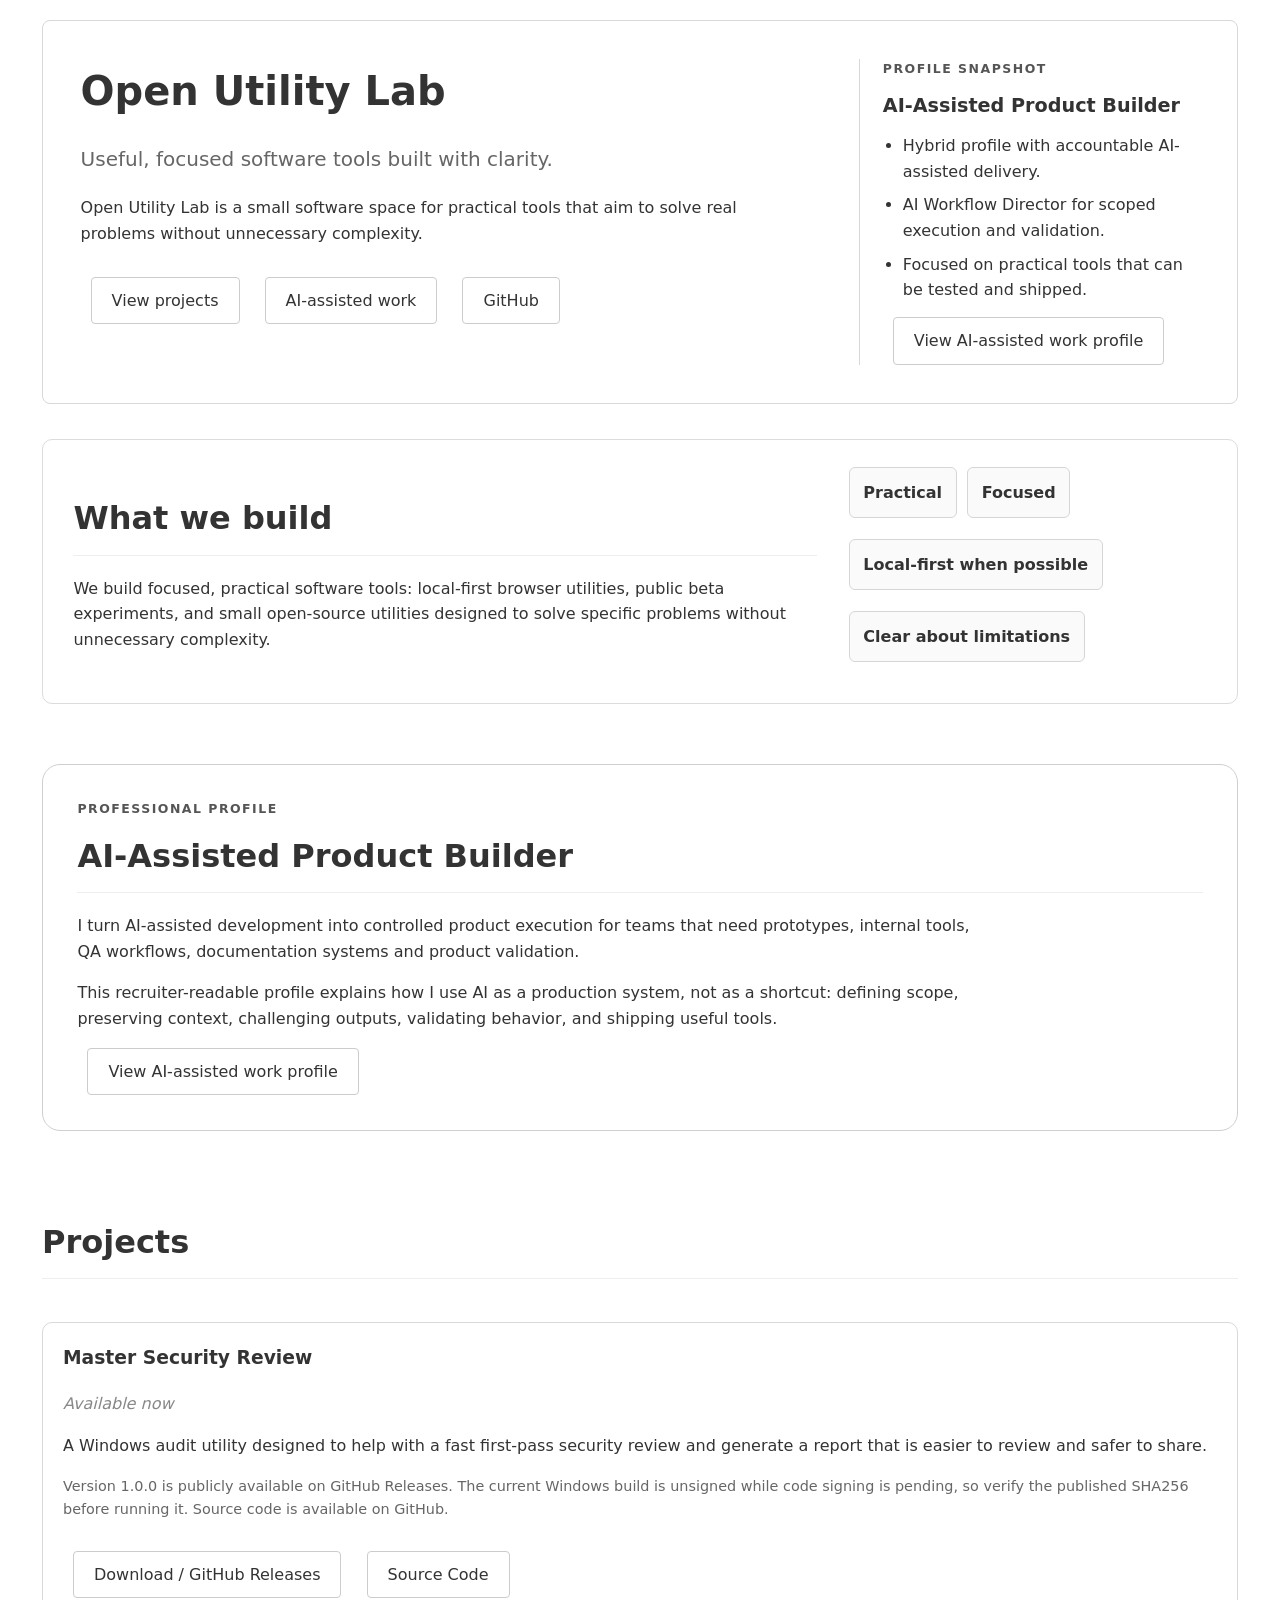
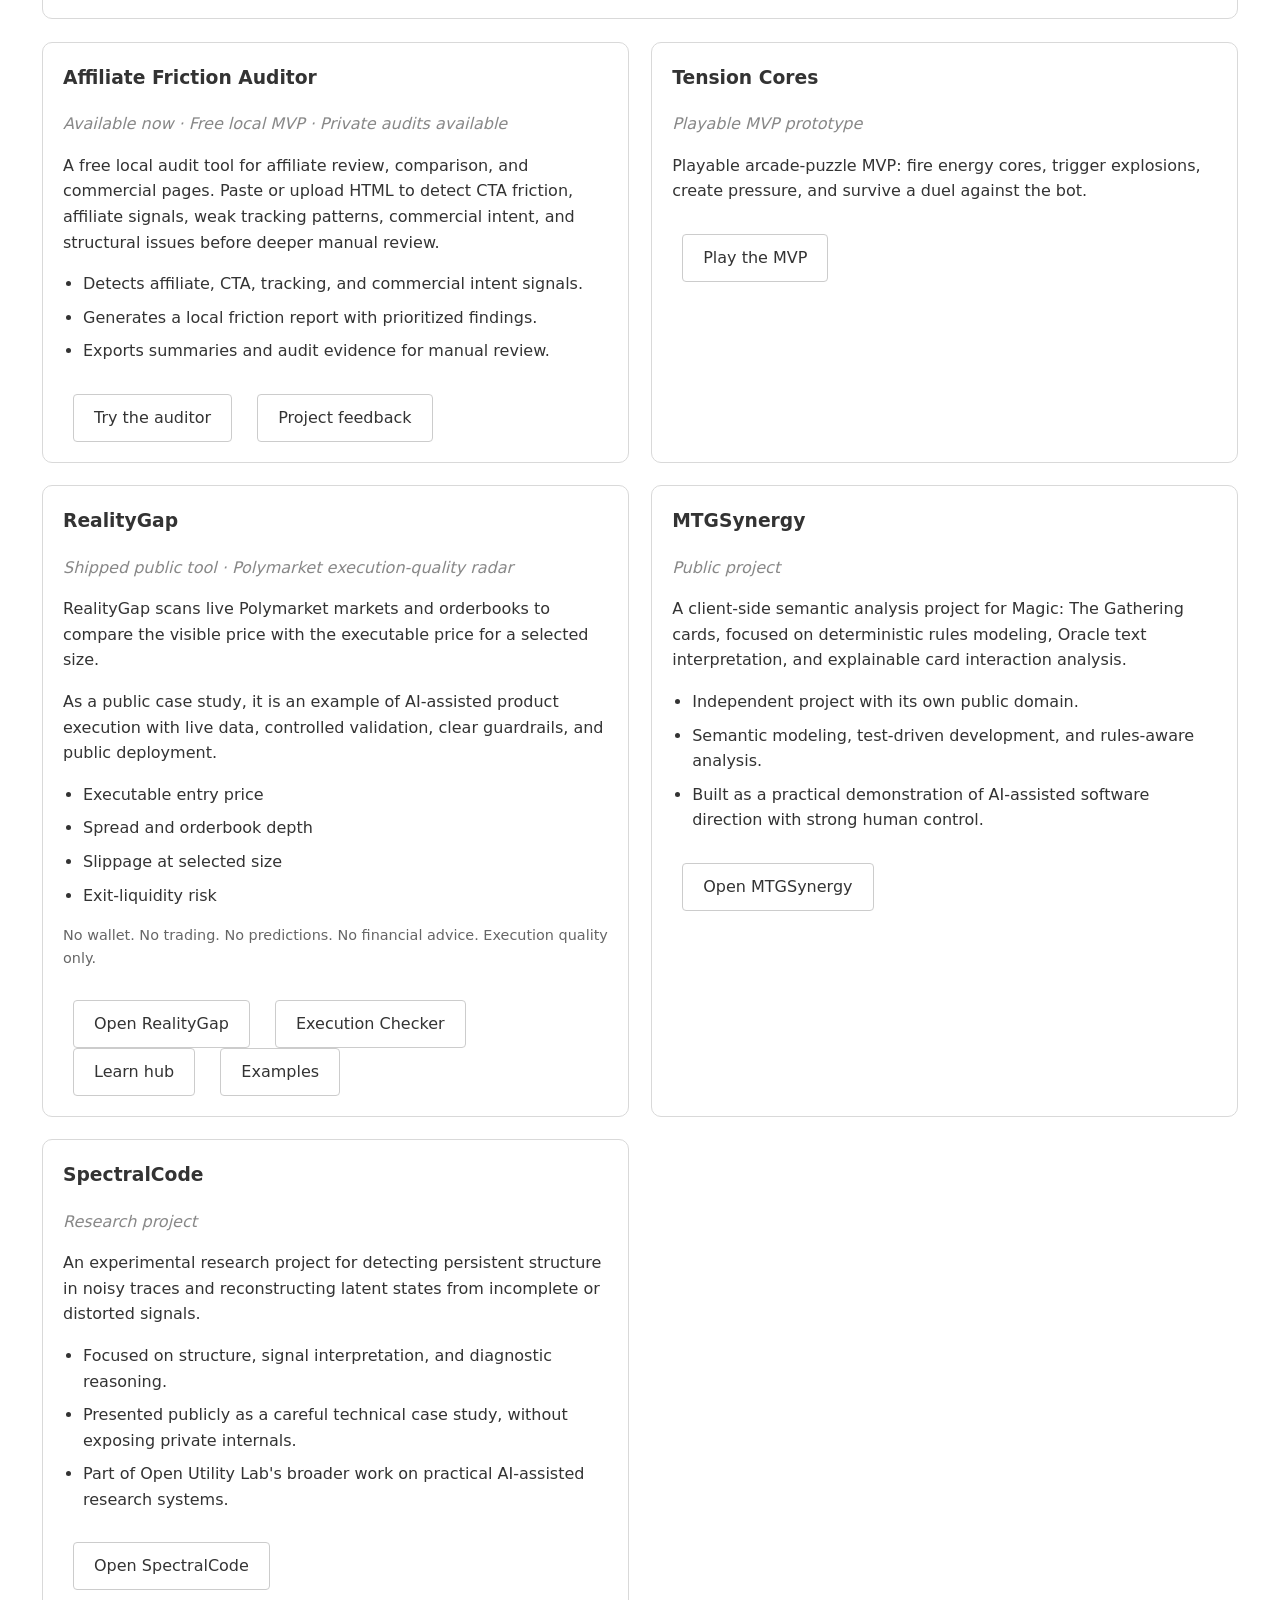
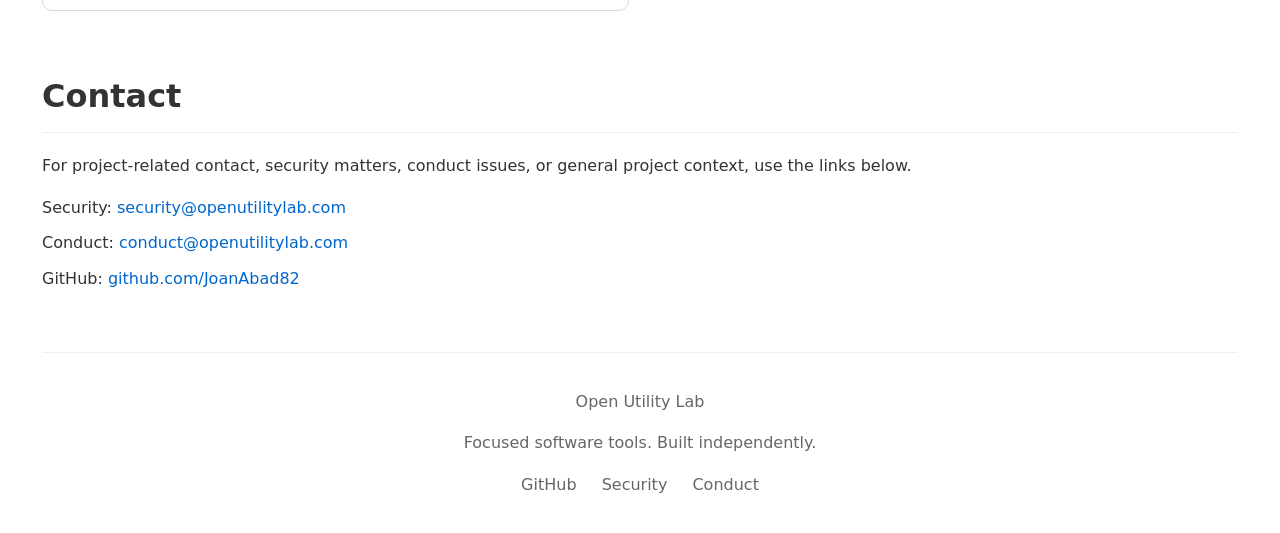
==== index.html @ a808a52d "feat: strengthen realitygap authority bridge" ====
<!DOCTYPE html>
<html lang="en">
<head>
    <meta charset="UTF-8">
    <meta name="viewport" content="width=device-width, initial-scale=1.0">
    <title>Open Utility Lab</title>
    <meta name="description" content="Open Utility Lab showcases practical, focused software tools and an AI-assisted product execution profile built around validation, clarity, and shipped public work.">
    <link rel="stylesheet" href="/styles.css?v=20260515-home-layout-v1">
</head>
<body class="wide-professional-layout canonical-portfolio-layout">
    <header id="hero" class="home-hero portfolio-hero professional-portfolio visual-maturity">
        <div class="home-hero-copy">
            <h1>Open Utility Lab</h1>
            <p class="subtitle">Useful, focused software tools built with clarity.</p>
            <p>Open Utility Lab is a small software space for practical tools that aim to solve real problems without unnecessary complexity.</p>
            <div class="buttons">
                <a href="#projects" class="button">View projects</a>
                <a href="/ai-assisted-work/" class="button">AI-assisted work</a>
                <a href="https://github.com/JoanAbad82" class="button">GitHub</a>
            </div>
        </div>
        <aside class="home-hero-aside profile-snapshot">
            <p class="eyebrow">Profile snapshot</p>
            <h2>AI-Assisted Product Builder</h2>
            <ul class="project-points">
                <li>Hybrid profile with accountable AI-assisted delivery.</li>
                <li>AI Workflow Director for scoped execution and validation.</li>
                <li>Focused on practical tools that can be tested and shipped.</li>
            </ul>
            <a href="/ai-assisted-work/" class="button">View AI-assisted work profile</a>
        </aside>
    </header>

    <main class="portfolio-wide-shell">
        <section id="what-we-build" class="home-build-section professional-portfolio">
            <div class="home-build-intro">
                <h2>What we build</h2>
                <p>We build focused, practical software tools: local-first browser utilities, public beta experiments, and small open-source utilities designed to solve specific problems without unnecessary complexity.</p>
            </div>
            <ul class="values home-principles evidence-strip">
                <li>Practical</li>
                <li>Focused</li>
                <li>Local-first when possible</li>
                <li>Clear about limitations</li>
            </ul>
        </section>
    <section class="profile-card home-profile-card professional-portfolio">
        <p class="eyebrow">Professional profile</p>
        <h2>AI-Assisted Product Builder</h2>
        <p>
            I turn AI-assisted development into controlled product execution for teams that need
            prototypes, internal tools, QA workflows, documentation systems and product validation.
        </p>
        <p>
            This recruiter-readable profile explains how I use AI as a production system, not as a
            shortcut: defining scope, preserving context, challenging outputs, validating behavior, and shipping useful tools.
        </p>
        <a href="/ai-assisted-work/" class="button">View AI-assisted work profile</a>
    </section>
    <section id="projects" class="professional-portfolio">
            <h2>Projects</h2>
            <div class="project-card">
                <h3>Master Security Review</h3>
                <p class="status">Available now</p>
                <p>A Windows audit utility designed to help with a fast first-pass security review and generate a report that is easier to review and safer to share.</p>
                <p class="note">Version 1.0.0 is publicly available on GitHub Releases. The current Windows build is unsigned while code signing is pending, so verify the published SHA256 before running it. Source code is available on GitHub.</p>
                <div class="buttons">
                    <a href="https://github.com/JoanAbad82/master-security-review/releases" class="button">Download / GitHub Releases</a>
                    <a href="https://github.com/JoanAbad82/master-security-review" class="button">Source Code</a>
                </div>
            </div>

            <div class="project-card">
                <h3>Affiliate Friction Auditor</h3>
                <p class="status">Available now &middot; Free local MVP &middot; Private audits available</p>
                <p>A free local audit tool for affiliate review, comparison, and commercial pages. Paste or upload HTML to detect CTA friction, affiliate signals, weak tracking patterns, commercial intent, and structural issues before deeper manual review.</p>
                <ul class="project-points">
                    <li>Detects affiliate, CTA, tracking, and commercial intent signals.</li>
                    <li>Generates a local friction report with prioritized findings.</li>
                    <li>Exports summaries and audit evidence for manual review.</li>
                </ul>
                <div class="buttons">
                    <a href="./affiliate-friction-auditor/" class="button">Try the auditor</a>
                    <a href="https://github.com/JoanAbad82" class="button">Project feedback</a>
                </div>
            </div>

            <div class="project-card">
                <h3>Tension Cores</h3>
                <p class="status">Playable MVP prototype</p>
                <p>Playable arcade-puzzle MVP: fire energy cores, trigger explosions, create pressure, and survive a duel against the bot.</p>
                <div class="buttons">
                    <a href="/tension-cores/" class="button">Play the MVP</a>
                </div>
            </div>

            <div class="project-card">
                <h3>RealityGap</h3>
                <p class="status">Shipped public tool &middot; Polymarket execution-quality radar</p>
                <p>RealityGap scans live Polymarket markets and orderbooks to compare the visible price with the executable price for a selected size.</p>
                <p>As a public case study, it is an example of AI-assisted product execution with live data, controlled validation, clear guardrails, and public deployment.</p>
                <ul class="project-points">
                    <li>Executable entry price</li>
                    <li>Spread and orderbook depth</li>
                    <li>Slippage at selected size</li>
                    <li>Exit-liquidity risk</li>
                </ul>
                <p class="note">No wallet. No trading. No predictions. No financial advice. Execution quality only.</p>
                <div class="buttons">
                    <a href="https://realitygap.openutilitylab.com/" class="button" target="_blank" rel="noopener noreferrer">Open RealityGap</a>
                    <a href="https://realitygap.openutilitylab.com/polymarket-execution-checker/" class="button" target="_blank" rel="noopener noreferrer">Execution Checker</a>
                    <a href="https://realitygap.openutilitylab.com/learn/" class="button" target="_blank" rel="noopener noreferrer">Learn hub</a>
                    <a href="https://realitygap.openutilitylab.com/polymarket-market-check-examples/" class="button" target="_blank" rel="noopener noreferrer">Examples</a>
                </div>
            </div>

            <div class="project-card">
                <h3>MTGSynergy</h3>
                <p class="status">Public project</p>
                <p>A client-side semantic analysis project for Magic: The Gathering cards, focused on deterministic rules modeling, Oracle text interpretation, and explainable card interaction analysis.</p>
                <ul class="project-points">
                    <li>Independent project with its own public domain.</li>
                    <li>Semantic modeling, test-driven development, and rules-aware analysis.</li>
                    <li>Built as a practical demonstration of AI-assisted software direction with strong human control.</li>
                </ul>
                <div class="buttons">
                    <a href="https://mtgsynergy.com" class="button" target="_blank" rel="noopener noreferrer">Open MTGSynergy</a>
                </div>
            </div>

            <div class="project-card">
                <h3>SpectralCode</h3>
                <p class="status">Research project</p>
                <p>An experimental research project for detecting persistent structure in noisy traces and reconstructing latent states from incomplete or distorted signals.</p>
                <ul class="project-points">
                    <li>Focused on structure, signal interpretation, and diagnostic reasoning.</li>
                    <li>Presented publicly as a careful technical case study, without exposing private internals.</li>
                    <li>Part of Open Utility Lab's broader work on practical AI-assisted research systems.</li>
                </ul>
                <div class="buttons">
                    <a href="https://www.spectral-code.org/" class="button" target="_blank" rel="noopener noreferrer">Open SpectralCode</a>
                </div>
            </div>
        </section>

        <section id="contact">
            <h2>Contact</h2>
            <p>For project-related contact, security matters, conduct issues, or general project context, use the links below.</p>
            <ul class="contacts">
                <li>Security: <a href="mailto:security@openutilitylab.com">security@openutilitylab.com</a></li>
                <li>Conduct: <a href="mailto:conduct@openutilitylab.com">conduct@openutilitylab.com</a></li>
                <li>GitHub: <a href="https://github.com/JoanAbad82">github.com/JoanAbad82</a></li>
            </ul>
        </section>
    </main>

    <footer>
        <p>Open Utility Lab</p>
        <p>Focused software tools. Built independently.</p>
        <ul class="footer-links">
            <li><a href="https://github.com/JoanAbad82">GitHub</a></li>
            <li><a href="mailto:security@openutilitylab.com">Security</a></li>
            <li><a href="mailto:conduct@openutilitylab.com">Conduct</a></li>
        </ul>
    </footer>
</body>
</html>
---- styles.css ----
*,
*::before,
*::after {
    box-sizing: border-box;
}

body {
    font-family: system-ui, -apple-system, sans-serif;
    line-height: 1.6;
    margin: 0;
    padding: 20px;
    background-color: #ffffff;
    color: #333333;
    max-width: 800px;
    margin: 0 auto;
}

header {
    text-align: center;
    margin-bottom: 60px;
}

.page-nav {
    margin-bottom: 40px;
}

.page-nav a {
    color: #666666;
    text-decoration: none;
}

.page-nav a:hover {
    text-decoration: underline;
}

h1 {
    font-size: 2.5rem;
    margin-bottom: 10px;
}

.subtitle {
    font-size: 1.25rem;
    margin-bottom: 20px;
    color: #666666;
}

.buttons {
    margin-top: 30px;
}

.button {
    display: inline-block;
    padding: 10px 20px;
    margin: 0 10px;
    text-decoration: none;
    color: #333333;
    border: 1px solid #cccccc;
    border-radius: 4px;
    transition: background-color 0.2s;
}

.button:hover {
    background-color: #f0f0f0;
}

section {
    margin-bottom: 60px;
}

h2 {
    font-size: 2rem;
    margin-bottom: 20px;
    border-bottom: 1px solid #eeeeee;
    padding-bottom: 10px;
}

.values {
    list-style: none;
    padding: 0;
}

.values li {
    margin-bottom: 10px;
    font-weight: bold;
}

.project-card {
    border: 1px solid #dddddd;
    padding: 20px;
    border-radius: 4px;
    background-color: #fafafa;
}

.project-card + .project-card {
    margin-top: 20px;
}

.project-card h3 {
    margin-top: 0;
}

.project-card h2 {
    margin-top: 0;
}

.status {
    color: #888888;
    font-style: italic;
}

.note {
    font-size: 0.9rem;
    color: #666666;
}

.project-points {
    padding-left: 20px;
}

.project-points li {
    margin-bottom: 8px;
}

.content-list {
    padding-left: 20px;
}

.content-list li {
    margin-bottom: 8px;
}

.cta {
    font-weight: bold;
    color: #999999;
}

.contacts {
    list-style: none;
    padding: 0;
}

.contacts li {
    margin-bottom: 10px;
}

.contacts a {
    color: #0066cc;
    text-decoration: none;
}

.contacts a:hover {
    text-decoration: underline;
}

footer {
    text-align: center;
    margin-top: 60px;
    padding-top: 20px;
    border-top: 1px solid #eeeeee;
    color: #666666;
}

.footer-links {
    list-style: none;
    padding: 0;
    margin-top: 10px;
}

.footer-links li {
    display: inline;
    margin: 0 10px;
}

.footer-links a {
    color: #666666;
    text-decoration: none;
}

.footer-links a:hover {
    text-decoration: underline;
}

.tool-page {
    max-width: 1120px;
    background: #f3f3f1;
    color: #111111;
}

.tool-page .page-nav a {
    color: #555555;
}

.tool-nav {
    margin-bottom: 24px;
}

.tool-hero {
    text-align: left;
    margin-bottom: 24px;
    padding: 36px 0 8px;
}

.tool-hero h1 {
    max-width: 820px;
    margin: 0 0 16px;
    font-size: 3.15rem;
    line-height: 1.05;
}

.tool-hero .subtitle {
    max-width: 800px;
    color: #333333;
}

.eyebrow {
    margin: 0 0 14px;
    color: #111111;
    font-size: 0.78rem;
    font-weight: 700;
    letter-spacing: 0.08em;
    text-transform: uppercase;
}

.hero-badges {
    display: flex;
    flex-wrap: wrap;
    gap: 10px;
    margin-top: 24px;
}

.hero-badges span {
    border: 1px solid #d0d0cc;
    border-radius: 999px;
    padding: 7px 12px;
    background: #ffffff;
    color: #222222;
    font-size: 0.9rem;
}

.hero-skip-link {
    display: inline-block;
    margin-top: 14px;
    color: #111111;
    font-size: 0.92rem;
    font-weight: 700;
    text-decoration: underline;
    text-underline-offset: 3px;
}

.hero-skip-link:hover {
    color: #444444;
}

.tool-panel,
.report-shell,
.limitations {
    margin-bottom: 26px;
    border: 1px solid #d7d7d2;
    border-radius: 8px;
    padding: 28px;
    background: #ffffff;
    box-shadow: 0 14px 36px rgba(0, 0, 0, 0.045);
}

.zone-card {
    position: relative;
}

.zone-card::before {
    content: "";
    position: absolute;
    top: 0;
    left: 0;
    width: 100%;
    height: 4px;
    border-radius: 8px 8px 0 0;
    background: #111111;
}

.tool-page section h2,
.tool-page .report-shell h2,
.tool-page .limitations h2 {
    margin-top: 0;
    border-color: #e3e3df;
    color: #111111;
    font-size: 1.45rem;
}

.tool-page h3 {
    margin-top: 0;
}

.intro-panel {
    display: grid;
    grid-template-columns: minmax(0, 1.15fr) minmax(280px, 0.85fr);
    gap: 24px;
    align-items: start;
    padding-top: 22px;
    padding-bottom: 22px;
}

.mode-grid {
    display: grid;
    grid-template-columns: 1fr;
    gap: 12px;
}

.mode-grid div,
.input-card,
.report-card,
.score-card,
.empty-state {
    border: 1px solid #dededa;
    border-radius: 8px;
    background: #fafaf8;
}

.mode-grid div,
.input-card {
    padding: 16px;
}

.mode-grid strong {
    display: block;
    margin-bottom: 4px;
    color: #111111;
}

.mode-grid p,
.tool-panel p,
.report-shell p,
.limitations li {
    color: #444444;
}

.guidance-heading {
    display: grid;
    grid-template-columns: minmax(0, 1fr) minmax(260px, 0.56fr);
    gap: 18px;
    align-items: start;
    margin-bottom: 18px;
}

.guidance-heading p {
    margin: 0;
}

.privacy-callout {
    border: 1px solid #dededa;
    border-radius: 8px;
    padding: 14px;
    background: #f7f7f5;
    font-weight: 700;
}

.guidance-grid {
    display: grid;
    grid-template-columns: repeat(6, 1fr);
    gap: 14px;
}

.guidance-card {
    grid-column: span 3;
    border: 1px solid #dededa;
    border-radius: 8px;
    padding: 16px;
    background: #fafaf8;
}

.steps-card {
    grid-column: span 6;
}

.score-meaning-card {
    background: #ffffff;
}

.guidance-card h3 {
    border-bottom: 1px solid #e3e3df;
    padding-bottom: 8px;
    color: #111111;
    font-size: 1.05rem;
}

.guidance-card p:last-child,
.guidance-card .content-list:last-child,
.step-list {
    margin-bottom: 0;
}

.step-list {
    display: grid;
    grid-template-columns: repeat(4, minmax(0, 1fr));
    gap: 10px;
    padding-left: 20px;
    color: #222222;
}

.step-list li,
.guidance-card li {
    padding-left: 3px;
}

.product-context-heading {
    display: grid;
    grid-template-columns: minmax(0, 1fr) minmax(260px, 0.7fr);
    gap: 18px;
    align-items: start;
    margin-bottom: 18px;
}

.product-context-heading p {
    margin: 0;
}

.status-strip {
    display: flex;
    flex-wrap: wrap;
    gap: 8px;
    justify-content: flex-end;
}

.status-strip span {
    border: 1px solid #cfcfca;
    border-radius: 999px;
    padding: 7px 10px;
    background: #ffffff;
    color: #222222;
    font-size: 0.88rem;
    font-weight: 700;
}

.product-context-grid {
    display: grid;
    grid-template-columns: repeat(12, 1fr);
    gap: 14px;
}

.product-card {
    grid-column: span 6;
    border: 1px solid #dededa;
    border-radius: 8px;
    padding: 16px;
    background: #fafaf8;
}

.product-card h3 {
    border-bottom: 1px solid #e3e3df;
    padding-bottom: 8px;
    color: #111111;
    font-size: 1.05rem;
}

.product-card p {
    margin-top: 0;
}

.product-card p:last-child,
.product-card .content-list:last-child {
    margin-bottom: 0;
}

.roadmap-card {
    grid-column: span 12;
    background: #ffffff;
}

.roadmap-list {
    columns: 2;
    column-gap: 28px;
}

.section-heading {
    display: flex;
    gap: 18px;
    justify-content: space-between;
    align-items: flex-start;
    margin-bottom: 18px;
}

.section-heading p {
    margin: 0;
}

.heading-actions {
    display: flex;
    flex-wrap: wrap;
    gap: 10px;
    justify-content: flex-end;
    align-items: center;
}

.help-link {
    color: #111111;
    font-size: 0.92rem;
    font-weight: 700;
    text-decoration: underline;
    text-underline-offset: 3px;
}

.help-link:hover {
    color: #444444;
}

.url-coming-soon,
.input-stack {
    margin-top: 18px;
}

.tool-page label {
    display: block;
    margin-bottom: 8px;
    color: #111111;
    font-weight: 700;
}

.disabled-input-row {
    display: grid;
    gap: 8px;
}

.disabled-input-row span {
    color: #666666;
    font-size: 0.9rem;
}

.tool-page input,
.tool-page textarea {
    box-sizing: border-box;
    width: 100%;
    border: 1px solid #c9c9c4;
    border-radius: 6px;
    padding: 12px;
    background: #ffffff;
    color: #111111;
    font: inherit;
}

.tool-page input:focus,
.tool-page textarea:focus {
    outline: 2px solid #111111;
    outline-offset: 2px;
}

.tool-page input:disabled {
    color: #777777;
    background: #ededeb;
}

.tool-page textarea {
    min-height: 360px;
    max-height: 720px;
    overflow-y: auto;
    resize: vertical;
    font-family: ui-monospace, SFMono-Regular, Menlo, Monaco, Consolas, monospace;
    font-size: 0.92rem;
    line-height: 1.55;
}

.input-stack {
    display: grid;
    gap: 16px;
}

.paste-card {
    padding: 18px;
}

.input-support-grid {
    display: grid;
    grid-template-columns: minmax(0, 1fr) minmax(280px, 0.72fr);
    gap: 16px;
}

.tool-actions,
.report-actions {
    display: flex;
    flex-wrap: wrap;
    gap: 10px;
    align-items: center;
}

.tool-actions {
    margin-top: 18px;
}

.action-panel {
    border: 1px solid #dededa;
    border-radius: 8px;
    padding: 16px;
    background: #f7f7f5;
}

.tool-page .button {
    margin: 0;
    border-color: #111111;
    background: #ffffff;
    color: #111111;
    cursor: pointer;
    font-weight: 700;
}

.tool-page .button:hover:not(:disabled) {
    background: #eeeeeb;
}

.tool-page .button:disabled {
    cursor: not-allowed;
    opacity: 0.55;
}

.tool-page .primary-button {
    border-color: #111111;
    background: #111111;
    color: #ffffff;
}

.tool-page .primary-button:hover:not(:disabled) {
    background: #333333;
}

.tool-page .secondary-button {
    color: #111111;
}

.privacy-note,
.tool-page .note {
    color: #666666;
    font-size: 0.92rem;
}

.message {
    margin-top: 16px;
    border-radius: 6px;
    padding: 12px 14px;
}

.error-message {
    border: 1px solid #111111;
    background: #f3f3f1;
    color: #111111;
}

.empty-state {
    padding: 34px;
    text-align: center;
}

.empty-state h3 {
    color: #111111;
}

.report-content {
    display: grid;
    gap: 18px;
}

.score-card {
    display: grid;
    grid-template-columns: 240px minmax(0, 1fr);
    gap: 24px;
    align-items: center;
    padding: 24px;
    background: #111111;
    color: #ffffff;
}

.score-label,
.score-caption {
    display: block;
    color: #d6d6d2;
}

.score-card strong {
    display: block;
    margin: 4px 0;
    color: #ffffff;
    font-size: 4rem;
    line-height: 1;
}

.score-card p {
    margin: 0;
    color: #f0f0ed;
}

.report-grid {
    display: grid;
    grid-template-columns: repeat(12, 1fr);
    gap: 16px;
}

.report-card {
    padding: 18px;
    grid-column: span 6;
}

.report-card h3 {
    color: #111111;
    font-size: 1.05rem;
    border-bottom: 1px solid #e3e3df;
    padding-bottom: 8px;
}

.report-card:first-child {
    grid-column: span 12;
}

.metric-list {
    display: grid;
    grid-template-columns: repeat(4, minmax(0, 1fr));
    gap: 10px;
    margin: 0;
}

.metric-item {
    display: grid;
}

.metric-list dt {
    border: 1px solid #dededa;
    border-radius: 6px 6px 0 0;
    border-bottom: 0;
    padding: 10px 10px 0;
    color: #555555;
    background: #ffffff;
    font-size: 0.88rem;
}

.metric-list dd {
    margin: 0;
    border: 1px solid #dededa;
    border-radius: 0 0 6px 6px;
    border-top: 0;
    padding: 0 10px 10px;
    color: #111111;
    background: #ffffff;
    font-weight: 700;
    font-size: 1.35rem;
}

.signal-list {
    display: grid;
    gap: 10px;
}

.signal-pill {
    display: grid;
    gap: 3px;
    border: 1px solid #dededa;
    border-radius: 6px;
    padding: 10px;
    background: #ffffff;
}

.signal-pill strong {
    color: #111111;
}

.signal-pill span {
    color: #333333;
    font-size: 0.88rem;
}

.signal-pill small {
    overflow-wrap: anywhere;
    color: #666666;
}

.signal-pill.compact {
    grid-template-columns: 1fr auto;
    align-items: center;
}

.compact-list {
    margin-bottom: 0;
}

.compact-list li {
    color: #222222;
}

.tool-page footer {
    border-color: #d7d7d2;
    color: #555555;
}

@media (max-width: 600px) {
    body {
        padding: 10px;
    }
    h1 {
        font-size: 2rem;
    }
    .buttons {
        display: block;
    }
    .button {
        display: block;
        margin: 10px 0;
    }
}

@media (max-width: 820px) {
    .tool-hero h1 {
        font-size: 2.35rem;
    }

    .intro-panel,
    .guidance-heading,
    .product-context-heading,
    .input-support-grid,
    .disabled-input-row,
    .score-card,
    .report-grid {
        grid-template-columns: 1fr;
    }

    .guidance-grid,
    .product-context-grid,
    .step-list {
        grid-template-columns: 1fr;
    }

    .guidance-card,
    .steps-card,
    .product-card,
    .roadmap-card {
        grid-column: auto;
    }

    .status-strip {
        justify-content: flex-start;
    }

    .roadmap-list {
        columns: 1;
    }

    .report-card,
    .report-card:first-child {
        grid-column: auto;
    }

    .metric-list {
        grid-template-columns: repeat(2, minmax(0, 1fr));
    }

    .section-heading {
        display: block;
    }

    .heading-actions {
        justify-content: flex-start;
        margin-top: 12px;
    }

    .report-actions .button {
        margin-top: 12px;
    }

    .tool-panel,
    .report-shell,
    .limitations {
        padding: 18px;
    }
}

@media (max-width: 520px) {
    .metric-list {
        grid-template-columns: 1fr;
    }
}

/* OPENUTILITYLAB_AI_ASSISTED_PORTFOLIO_CV_SURFACE_V1 */

.eyebrow {
    margin: 0 0 0.75rem;
    color: #555;
    font-size: 0.78rem;
    font-weight: 700;
    letter-spacing: 0.12em;
    text-transform: uppercase;
}

.profile-card,
.cv-hero,
.cv-section,
.cv-profile {
    border: 1px solid #ddd;
    border-radius: 18px;
    background: #fff;
    box-shadow: 0 8px 28px rgba(0, 0, 0, 0.05);
}

.profile-card {
    padding: 1.6rem;
}

.profile-card h2,
.cv-hero h2,
.cv-section h2 {
    margin-top: 0;
}

.cv-page {
    display: grid;
    gap: 1.4rem;
}

.cv-hero {
    padding: 2rem;
}

.cv-hero h2 {
    max-width: 920px;
    font-size: clamp(2rem, 6vw, 4.25rem);
    line-height: 0.98;
    letter-spacing: -0.06em;
}

.cv-hero p {
    max-width: 820px;
    font-size: 1.08rem;
}

.cv-section {
    padding: 1.6rem;
}

.section-heading {
    max-width: 860px;
    margin-bottom: 1.2rem;
}

.cv-grid {
    display: grid;
    grid-template-columns: repeat(2, minmax(0, 1fr));
    gap: 1rem;
}

.cv-grid-four {
    grid-template-columns: repeat(4, minmax(0, 1fr));
}

.cv-card {
    border: 1px solid #e2e2e2;
    border-radius: 16px;
    padding: 1.2rem;
    background: #fafafa;
}

.cv-card h3 {
    margin-top: 0;
}

.cv-card p:last-child,
.cv-card .project-points:last-child {
    margin-bottom: 0;
}

.cv-steps {
    display: grid;
    grid-template-columns: repeat(7, minmax(0, 1fr));
    gap: 0.75rem;
    padding: 0;
    margin: 0;
    list-style: none;
    counter-reset: cv-step;
}

.cv-steps li {
    counter-increment: cv-step;
    border: 1px solid #e2e2e2;
    border-radius: 14px;
    padding: 1rem;
    background: #fafafa;
    font-weight: 700;
}

.cv-steps li::before {
    content: counter(cv-step, decimal-leading-zero);
    display: block;
    margin-bottom: 0.45rem;
    color: #666;
    font-size: 0.72rem;
    letter-spacing: 0.08em;
}

.cv-profile {
    padding: 1.8rem;
    background: #111;
    color: #fff;
}

.cv-profile .eyebrow {
    color: #bbb;
}

.cv-profile p {
    max-width: 900px;
}

@media (max-width: 900px) {
    .cv-grid,
    .cv-grid-four,
    .cv-steps {
        grid-template-columns: 1fr;
    }

    .cv-hero {
        padding: 1.4rem;
    }

    .cv-section,
    .profile-card {
        padding: 1.2rem;
    }
}

/* OPENUTILITYLAB_AI_ASSISTED_PORTFOLIO_VISUAL_IDENTITY_POLISH_V1 */

.cv-page {
    gap: 1.75rem;
}

.cv-hero {
    position: relative;
    overflow: hidden;
    border-color: #d8d8d8;
    background:
        radial-gradient(circle at 12% 18%, rgba(0, 0, 0, 0.055), transparent 24rem),
        linear-gradient(135deg, #fff 0%, #f7f7f7 100%);
}

.cv-hero::after {
    content: "";
    position: absolute;
    inset: auto -4rem -7rem auto;
    width: 18rem;
    height: 18rem;
    border: 1px solid rgba(0, 0, 0, 0.08);
    border-radius: 999px;
    pointer-events: none;
}

.cv-badge-row {
    display: flex;
    flex-wrap: wrap;
    gap: 0.55rem;
    margin: 1.25rem 0 1.4rem;
}

.cv-badge-row span,
.case-study-meta {
    border: 1px solid #dcdcdc;
    border-radius: 999px;
    background: rgba(255, 255, 255, 0.72);
    color: #333;
    font-size: 0.78rem;
    font-weight: 700;
    letter-spacing: 0.02em;
}

.cv-badge-row span {
    padding: 0.46rem 0.72rem;
}

.case-study-meta {
    display: inline-flex;
    width: fit-content;
    max-width: 100%;
    padding: 0.38rem 0.66rem;
    margin: -0.35rem 0 0.75rem;
    line-height: 1.45;
}

.cv-section {
    border-color: #dedede;
}

.cv-card {
    transition:
        transform 160ms ease,
        box-shadow 160ms ease,
        border-color 160ms ease;
}

.cv-card:hover {
    transform: translateY(-2px);
    border-color: #cfcfcf;
    box-shadow: 0 12px 30px rgba(0, 0, 0, 0.07);
}

.case-study-section .section-heading {
    border-bottom: 1px solid #e4e4e4;
    padding-bottom: 1rem;
}

.case-study-card {
    display: flex;
    flex-direction: column;
    background:
        linear-gradient(180deg, #fff 0%, #fafafa 100%);
}

.case-study-card h3 {
    font-size: 1.35rem;
    letter-spacing: -0.025em;
}

.case-study-card .button {
    width: fit-content;
    margin-top: auto;
}

.cv-profile {
    background:
        radial-gradient(circle at 12% 20%, rgba(255, 255, 255, 0.12), transparent 22rem),
        #111;
}

@media (max-width: 900px) {
    .cv-badge-row span,
    .case-study-meta {
        font-size: 0.74rem;
    }

    .case-study-card .button {
        width: 100%;
        text-align: center;
    }
}

/* OPENUTILITYLAB_HOME_AND_GLOBAL_LAYOUT_WIDTH_MATURITY_V1 */

body {
    width: min(1180px, calc(100% - 48px));
    max-width: 1180px;
}

.home-hero {
    max-width: 940px;
    margin-left: auto;
    margin-right: auto;
    padding-top: 4.5rem;
    padding-bottom: 2.25rem;
    text-align: center;
}

.home-hero > p:not(.subtitle) {
    max-width: 780px;
    margin-left: auto;
    margin-right: auto;
}

.home-build-section {
    display: grid;
    grid-template-columns: minmax(0, 1fr) minmax(280px, 360px);
    gap: 1.75rem 2.25rem;
    align-items: start;
}

.home-build-section h2,
.home-build-section > p {
    grid-column: 1;
}

.home-build-section > p {
    max-width: 760px;
}

.home-principles {
    grid-column: 2;
    grid-row: 1 / span 2;
    display: grid;
    gap: 0.75rem;
    margin: 0;
    padding: 1rem;
    list-style: none;
    border: 1px solid #dedede;
    border-radius: 1.25rem;
    background:
        radial-gradient(circle at 10% 10%, rgba(0, 0, 0, 0.045), transparent 16rem),
        #fff;
}

.home-principles li {
    padding: 0.75rem 0.85rem;
    border: 1px solid #e7e7e7;
    border-radius: 0.95rem;
    background: rgba(255, 255, 255, 0.78);
    font-weight: 800;
}

.home-profile-card {
    max-width: 100%;
    padding: 2rem;
}

.home-profile-card p {
    max-width: 900px;
}

#projects {
    display: grid;
    grid-template-columns: repeat(2, minmax(0, 1fr));
    gap: 1.2rem;
}

#projects > h2,
#projects > p {
    grid-column: 1 / -1;
}

#projects .project-card {
    margin: 0;
}

#projects .project-card + .project-card {
    margin-top: 0;
}

@media (max-width: 900px) {
    body {
        width: min(100% - 28px, 100%);
    }

    .home-hero {
        padding-top: 3rem;
    }

    .home-build-section,
    #projects {
        grid-template-columns: 1fr;
    }

    .home-build-section h2,
    .home-build-section > p,
    .home-principles {
        grid-column: auto;
        grid-row: auto;
    }

    .home-profile-card {
        padding: 1.35rem;
    }
}

/* OPENUTILITYLAB_AI_ASSISTED_PORTFOLIO_VISUAL_MATURITY_V1 */

.visual-maturity.professional-portfolio {
    position: relative;
}

.portfolio-hero {
    border: 1px solid #d8d8d8;
    border-radius: 10px;
    background: #ffffff;
    box-shadow: none;
}

.home-hero.portfolio-hero {
    display: grid;
    grid-template-columns: minmax(0, 1.2fr) minmax(300px, 0.8fr);
    gap: 1.6rem;
    align-items: start;
    max-width: 100%;
    margin-bottom: 2rem;
    padding: 2.1rem;
    text-align: left;
}

.home-hero-copy h1 {
    margin-top: 0;
}

.home-hero-copy > p:not(.subtitle) {
    max-width: 720px;
    margin: 0.4rem 0 0;
}

.home-hero-aside.profile-snapshot {
    border: 1px solid #dfdfdf;
    border-radius: 8px;
    padding: 1.15rem;
    background: #fcfcfc;
}

.profile-snapshot h2,
.profile-snapshot h3 {
    margin-top: 0;
    margin-bottom: 0.7rem;
    font-size: 1.2rem;
    border: 0;
    padding: 0;
}

.profile-snapshot .project-points {
    margin-top: 0.5rem;
    margin-bottom: 0.9rem;
}

.home-build-section.professional-portfolio {
    grid-template-columns: minmax(0, 1fr) minmax(280px, 0.9fr);
    gap: 1.2rem;
    padding: 1.4rem;
    border: 1px solid #dcdcdc;
    border-radius: 10px;
    background: #ffffff;
}

.home-build-intro p {
    margin-bottom: 0;
}

.home-principles.evidence-strip {
    margin: 0;
    padding: 0;
    list-style: none;
    border: 0;
    border-radius: 0;
    background: transparent;
    gap: 0.65rem;
}

.home-principles.evidence-strip li {
    border-radius: 6px;
    border-color: #d6d6d6;
    background: #fafafa;
    font-weight: 700;
}

.home-profile-card.professional-portfolio {
    padding: 1.9rem;
    border-color: #cfcfcf;
    background: #ffffff;
    box-shadow: none;
}

#projects.professional-portfolio {
    gap: 1.4rem;
    margin-top: 0.5rem;
}

#projects.professional-portfolio .project-card {
    border: 1px solid #d9d9d9;
    border-radius: 10px;
    background: #ffffff;
    box-shadow: none;
}

#projects.professional-portfolio .project-card:first-of-type {
    grid-column: 1 / -1;
}

.cv-page.professional-portfolio {
    max-width: 1060px;
    margin: 0 auto;
    gap: 1.9rem;
}

.cv-page.professional-portfolio .cv-hero {
    padding: 1.9rem;
    border-color: #d4d4d4;
    background: #ffffff;
}

.cv-hero.portfolio-hero {
    overflow: visible;
}

.cv-hero.portfolio-hero::after {
    display: none;
}

.cv-hero-layout {
    display: grid;
    grid-template-columns: minmax(0, 1.2fr) minmax(270px, 0.8fr);
    gap: 1.5rem;
    align-items: start;
}

.cv-hero-copy h2 {
    font-size: clamp(2rem, 4.2vw, 3.4rem);
    line-height: 1.02;
    letter-spacing: -0.03em;
}

.cv-hero .profile-snapshot {
    border: 1px solid #dddddd;
    border-radius: 8px;
    padding: 1.15rem;
    background: #fcfcfc;
}

.evidence-strip {
    display: flex;
    flex-wrap: wrap;
    gap: 0.5rem;
    margin-top: 1.2rem;
    padding-top: 1rem;
    border-top: 1px solid #e3e3e3;
}

.evidence-strip span {
    border: 1px solid #d8d8d8;
    border-radius: 999px;
    padding: 0.32rem 0.65rem;
    background: #ffffff;
    color: #222222;
    font-size: 0.78rem;
    font-weight: 700;
}

.cv-page.professional-portfolio .cv-section {
    padding: 1.55rem;
    border-radius: 10px;
    border-color: #dddddd;
    box-shadow: none;
}

.cv-page.professional-portfolio .cv-card {
    border-radius: 8px;
    border-color: #dfdfdf;
    background: #ffffff;
}

.cv-page.professional-portfolio .cv-card:hover {
    transform: none;
    box-shadow: none;
    border-color: #d4d4d4;
}

.target-roles .cv-grid,
.how-i-work-ai .cv-grid {
    gap: 0.9rem;
}

.target-roles .cv-card,
.how-i-work-ai .cv-card {
    border-left: 3px solid #111111;
    padding: 1rem 1rem 1rem 1.1rem;
}

.case-study-section .cv-grid {
    grid-template-columns: repeat(12, minmax(0, 1fr));
    gap: 1.1rem;
}

.case-study-section .case-study-card {
    grid-column: span 6;
    background: #ffffff;
    border-color: #dcdcdc;
}

.case-study-section .case-study-feature {
    grid-column: 1 / -1;
    border-left: 4px solid #111111;
    padding: 1.4rem;
}

.case-study-section .case-study-feature .project-points {
    columns: 2;
    column-gap: 1.2rem;
}

.case-study-meta {
    border-color: #d2d2d2;
    background: #f8f8f8;
}

.cv-profile {
    background: #111111;
}

@media (max-width: 900px) {
    .home-hero.portfolio-hero,
    .cv-hero-layout,
    .home-build-section.professional-portfolio,
    .case-study-section .cv-grid {
        grid-template-columns: 1fr;
    }

    #projects.professional-portfolio .project-card:first-of-type,
    .case-study-section .case-study-card,
    .case-study-section .case-study-feature {
        grid-column: auto;
    }

    .case-study-section .case-study-feature .project-points {
        columns: 1;
    }
}

/* OPENUTILITYLAB_AI_ASSISTED_PORTFOLIO_VISUAL_MATURITY_V1_WIDTH_AND_CANONICAL_LAYOUT_RECOVERY */
/* WIDTH_AND_CANONICAL_LAYOUT_RECOVERY */

body.wide-professional-layout.canonical-portfolio-layout {
    width: min(1400px, calc(100% - 44px));
    max-width: 1400px;
}

body.wide-professional-layout .portfolio-wide-shell {
    width: 100%;
}

body.wide-professional-layout .portfolio-hero {
    border-radius: 8px;
}

body.wide-professional-layout .home-hero.portfolio-hero {
    grid-template-columns: minmax(0, 1.45fr) minmax(340px, 0.55fr);
    gap: 2rem;
    padding: 2.4rem 2.35rem;
    margin-bottom: 2.2rem;
}

body.wide-professional-layout .home-hero-aside.profile-snapshot,
body.wide-professional-layout .cv-hero .profile-snapshot {
    border: 0;
    border-left: 1px solid #d7d7d7;
    border-radius: 0;
    padding: 0 0 0 1.4rem;
    background: transparent;
}

body.wide-professional-layout .home-build-section.professional-portfolio {
    grid-template-columns: minmax(0, 1.35fr) minmax(320px, 0.65fr);
    gap: 1.5rem 2rem;
    padding: 1.65rem 1.9rem;
}

body.wide-professional-layout .home-profile-card.professional-portfolio {
    padding: 2.15rem;
}

body.wide-professional-layout .cv-page.professional-portfolio {
    max-width: 1400px;
    gap: 2rem;
}

body.wide-professional-layout .cv-page.professional-portfolio .cv-hero {
    padding: 2.25rem 2.2rem;
}

body.wide-professional-layout .cv-hero-layout {
    grid-template-columns: minmax(0, 1.45fr) minmax(340px, 0.55fr);
    gap: 2rem;
}

body.wide-professional-layout .cv-page.professional-portfolio .cv-section {
    padding: 1.7rem 1.8rem;
}

body.wide-professional-layout .case-study-section .cv-grid {
    gap: 1.25rem;
}

body.wide-professional-layout .case-study-section .case-study-card {
    grid-column: span 4;
}

body.wide-professional-layout .case-study-section .case-study-feature {
    grid-column: 1 / -1;
    padding: 1.6rem 1.7rem;
}

/* OPENUTILITYLAB_AI_ASSISTED_CASE_STUDIES_LAYOUT_READABILITY_REPAIR_V1 */
body.wide-professional-layout .case-study-section.case-studies-readability-repair .section-heading,
.case-study-section.case-studies-readability-repair .section-heading {
    max-width: none;
}

.case-study-section.case-studies-readability-repair .cv-grid {
    grid-template-columns: minmax(0, 1fr);
    gap: 1.25rem;
}

.case-study-section.case-studies-readability-repair .case-study-feature {
    grid-column: auto;
    padding: 1.5rem 1.55rem;
}

.case-study-section.case-studies-readability-repair .case-study-wide-supporting-grid {
    display: grid;
    grid-template-columns: repeat(2, minmax(0, 1fr));
    gap: 1.15rem;
    align-items: stretch;
}

.case-study-section.case-studies-readability-repair .case-study-wide-supporting-grid .case-study-card {
    grid-column: auto;
}

body.wide-professional-layout .case-study-section.case-studies-readability-repair .case-study-wide-supporting-grid .case-study-card {
    grid-column: auto;
}

.case-study-section.case-studies-readability-repair .case-study-wide-supporting-grid .case-study-readable-card {
    min-width: 0;
    padding: 1.25rem 1.35rem;
    line-height: 1.66;
}

.case-study-section.case-studies-readability-repair .case-study-wide-supporting-grid .case-study-readable-card:last-child {
    grid-column: 1 / -1;
}

.case-study-section.case-studies-readability-repair .case-study-readable-card .project-points {
    margin-top: 0.8rem;
}

.case-study-section.case-studies-readability-repair .case-study-readable-card .button {
    margin-top: 0.75rem;
}

/* OPENUTILITYLAB_AI_ASSISTED_CASE_STUDIES_FULL_WIDTH_EDITORIAL_REPAIR_V1 */
.case-study-section.case-studies-full-width-editorial-repair {
    display: block;
}

/* case-study-parent-grid-override */
body.wide-professional-layout .cv-page.professional-portfolio .cv-section.case-study-section.case-studies-full-width-editorial-repair,
.cv-page.professional-portfolio .cv-section.case-study-section.case-studies-full-width-editorial-repair {
    display: grid;
    grid-template-columns: minmax(0, 1fr);
    width: 100%;
    align-items: start;
    row-gap: 0.9rem;
}

.case-study-section.case-studies-full-width-editorial-repair .case-study-editorial-heading {
    display: block;
    max-width: none;
    width: 100%;
    grid-column: 1 / -1;
    margin-bottom: 1.3rem;
    padding-bottom: 1rem;
    border-bottom: 1px solid #e4e4e4;
}

.case-study-section.case-studies-full-width-editorial-repair .case-study-editorial-heading h2,
.case-study-section.case-studies-full-width-editorial-repair .case-study-editorial-heading p:not(.eyebrow) {
    max-width: 860px;
}

.case-study-section.case-studies-full-width-editorial-repair .cv-grid {
    grid-column: 1 / -1;
    grid-template-columns: minmax(0, 1fr);
    gap: 1.2rem;
    width: 100%;
}

.case-study-section.case-studies-full-width-editorial-repair .case-study-feature {
    grid-column: auto;
    padding: 1.55rem 1.6rem;
}

.case-study-section.case-studies-full-width-editorial-repair .case-study-wide-supporting-grid.case-study-editorial-stack {
    display: grid;
    grid-template-columns: minmax(0, 1fr);
    gap: 1rem;
    grid-column: 1 / -1;
    width: 100%;
}

.case-study-section.case-studies-full-width-editorial-repair .case-study-readable-wide-card {
    min-width: 0;
    width: 100%;
    padding: 1.3rem 1.45rem;
    line-height: 1.66;
}

.case-study-section.case-studies-full-width-editorial-repair .case-study-readable-wide-card .project-points {
    margin-top: 0.8rem;
}

body.wide-professional-layout .case-study-section.case-studies-full-width-editorial-repair .case-study-wide-supporting-grid.case-study-editorial-stack .case-study-readable-wide-card {
    grid-column: auto;
}

@media (max-width: 900px) {
    body.wide-professional-layout.canonical-portfolio-layout {
        width: min(100% - 28px, 100%);
        max-width: none;
    }

    body.wide-professional-layout .home-hero-aside.profile-snapshot,
    body.wide-professional-layout .cv-hero .profile-snapshot {
        border: 1px solid #dfdfdf;
        border-radius: 8px;
        padding: 1.15rem;
        background: #fcfcfc;
    }

    body.wide-professional-layout .case-study-section .case-study-card,
    body.wide-professional-layout .case-study-section .case-study-feature {
        grid-column: auto;
    }

    .case-study-section.case-studies-readability-repair .case-study-wide-supporting-grid {
        grid-template-columns: 1fr;
    }

    .case-study-section.case-studies-readability-repair .case-study-wide-supporting-grid .case-study-readable-card:last-child {
        grid-column: auto;
    }

    .case-study-section.case-studies-full-width-editorial-repair .case-study-editorial-heading {
        margin-bottom: 1.1rem;
    }

    .case-study-section.case-studies-full-width-editorial-repair .case-study-readable-wide-card {
        padding: 1.2rem;
    }
}

/* OPENUTILITYLAB_MOBILE_PORTFOLIO_HERO_OVERFLOW_REPAIR_V1 */
/* MOBILE_PORTFOLIO_HERO_OVERFLOW_REPAIR_V1 */
/* mobile-overflow-guardrail */
/* mobile-hero-stack */
/* mobile-profile-snapshot-stack */
@media (max-width: 900px) {
    body.wide-professional-layout,
    body.wide-professional-layout.canonical-portfolio-layout {
        width: 100%;
        max-width: 100%;
        padding-left: 14px;
        padding-right: 14px;
    }

    body.wide-professional-layout .home-hero.portfolio-hero,
    body.wide-professional-layout .cv-hero-layout,
    body.wide-professional-layout .home-build-section.professional-portfolio {
        display: grid;
        grid-template-columns: minmax(0, 1fr);
        gap: 1rem;
    }

    body.wide-professional-layout .home-hero.portfolio-hero > *,
    body.wide-professional-layout .cv-hero-layout > *,
    body.wide-professional-layout .home-build-section.professional-portfolio > *,
    body.wide-professional-layout .home-hero-copy,
    body.wide-professional-layout .cv-hero-copy,
    body.wide-professional-layout .profile-snapshot,
    body.wide-professional-layout .evidence-strip {
        min-width: 0;
        max-width: 100%;
    }

    body.wide-professional-layout .home-hero-aside.profile-snapshot,
    body.wide-professional-layout .cv-hero .profile-snapshot {
        position: static;
        justify-self: stretch;
        width: 100%;
        min-width: 0;
        max-width: 100%;
        border: 1px solid #dfdfdf;
        border-radius: 8px;
        padding: 1.15rem;
        background: #fcfcfc;
    }

    body.wide-professional-layout .home-hero-copy .buttons,
    body.wide-professional-layout .cv-hero-copy .buttons {
        display: flex;
        flex-wrap: wrap;
        align-items: stretch;
        gap: 0.6rem;
    }

    body.wide-professional-layout .home-hero-copy .button,
    body.wide-professional-layout .cv-hero-copy .button {
        margin: 0;
        max-width: 100%;
        white-space: normal;
    }

    body.wide-professional-layout .home-principles.evidence-strip {
        grid-column: auto;
        grid-row: auto;
        width: 100%;
    }
}

/* OPENUTILITYLAB_MOBILE_HORIZONTAL_SCROLL_GUARDRAIL_V1 */
/* MOBILE_HORIZONTAL_SCROLL_GUARDRAIL_V1 */
/* mobile-horizontal-scroll-guardrail */
/* mobile-viewport-width-safe */
/* mobile-flex-grid-overflow-safe */
@media (max-width: 900px) {
    html,
    body {
        width: 100%;
        max-width: 100%;
    }

    main,
    header,
    section,
    article,
    aside,
    footer {
        min-width: 0;
        max-width: 100%;
    }

    body.wide-professional-layout .portfolio-wide-shell,
    body.wide-professional-layout .portfolio-hero,
    body.wide-professional-layout .profile-snapshot,
    body.wide-professional-layout .evidence-strip,
    body.wide-professional-layout .project-card,
    body.wide-professional-layout .cv-card,
    body.wide-professional-layout .case-study-card {
        min-width: 0;
        width: 100%;
        max-width: 100%;
    }

    body.wide-professional-layout .portfolio-wide-shell > *,
    body.wide-professional-layout .portfolio-hero > *,
    body.wide-professional-layout .home-build-section.professional-portfolio > *,
    body.wide-professional-layout .cv-hero-layout > *,
    body.wide-professional-layout #projects.professional-portfolio > *,
    body.wide-professional-layout .cv-grid > * {
        min-width: 0;
        max-width: 100%;
    }

    body.wide-professional-layout .buttons,
    body.wide-professional-layout .button {
        min-width: 0;
        max-width: 100%;
        overflow-wrap: anywhere;
        word-break: break-word;
    }

    body.wide-professional-layout .buttons {
        width: 100%;
        flex-wrap: wrap;
    }

    body.wide-professional-layout :where(a, p, li, span, h1, h2, h3, h4) {
        overflow-wrap: anywhere;
    }

    body.wide-professional-layout pre,
    body.wide-professional-layout code {
        max-width: 100%;
        overflow-wrap: anywhere;
    }

    body.wide-professional-layout pre {
        white-space: pre-wrap;
    }

    html,
    body {
        overflow-x: clip;
    }
}

/* OPENUTILITYLAB_MOBILE_OVERFLOW_HIDDEN_FALLBACK_V1 */
/* MOBILE_OVERFLOW_HIDDEN_FALLBACK_V1 */
/* mobile-overflow-hidden-fallback */
/* mobile-root-overflow-lock */
/* mobile-descendant-width-clamp */
@media (max-width: 900px) {
    html,
    body {
        width: 100%;
        max-width: 100%;
        overflow-x: hidden;
    }

    body {
        position: relative;
    }

    body.wide-professional-layout .portfolio-wide-shell,
    body.wide-professional-layout .portfolio-wide-shell * {
        min-width: 0;
        max-width: 100%;
    }

    body.wide-professional-layout img,
    body.wide-professional-layout svg,
    body.wide-professional-layout video,
    body.wide-professional-layout canvas,
    body.wide-professional-layout iframe {
        max-width: 100%;
    }

    body.wide-professional-layout .portfolio-wide-shell,
    body.wide-professional-layout .portfolio-hero,
    body.wide-professional-layout .home-hero.portfolio-hero,
    body.wide-professional-layout .cv-hero-layout,
    body.wide-professional-layout .home-build-section.professional-portfolio,
    body.wide-professional-layout .home-hero-aside.profile-snapshot,
    body.wide-professional-layout .cv-hero .profile-snapshot,
    body.wide-professional-layout .evidence-strip,
    body.wide-professional-layout .buttons,
    body.wide-professional-layout .button,
    body.wide-professional-layout #projects.professional-portfolio,
    body.wide-professional-layout #projects.professional-portfolio .project-card,
    body.wide-professional-layout .case-study-section .cv-grid,
    body.wide-professional-layout .cv-card,
    body.wide-professional-layout .case-study-card,
    body.wide-professional-layout .case-study-feature {
        min-width: 0;
        max-width: 100%;
    }
}

/* OPENUTILITYLAB_MOBILE_ROOT_HORIZONTAL_PANNING_LOCK_V1 */
/* MOBILE_ROOT_HORIZONTAL_PANNING_LOCK_V1 */
/* mobile-root-horizontal-panning-lock */
/* mobile-pan-y-only */
/* mobile-overscroll-x-disabled */
@media (max-width: 900px) {
    html,
    body {
        overflow-x: hidden;
        overscroll-behavior-x: none;
    }

    body.wide-professional-layout {
        touch-action: pan-y;
    }
}
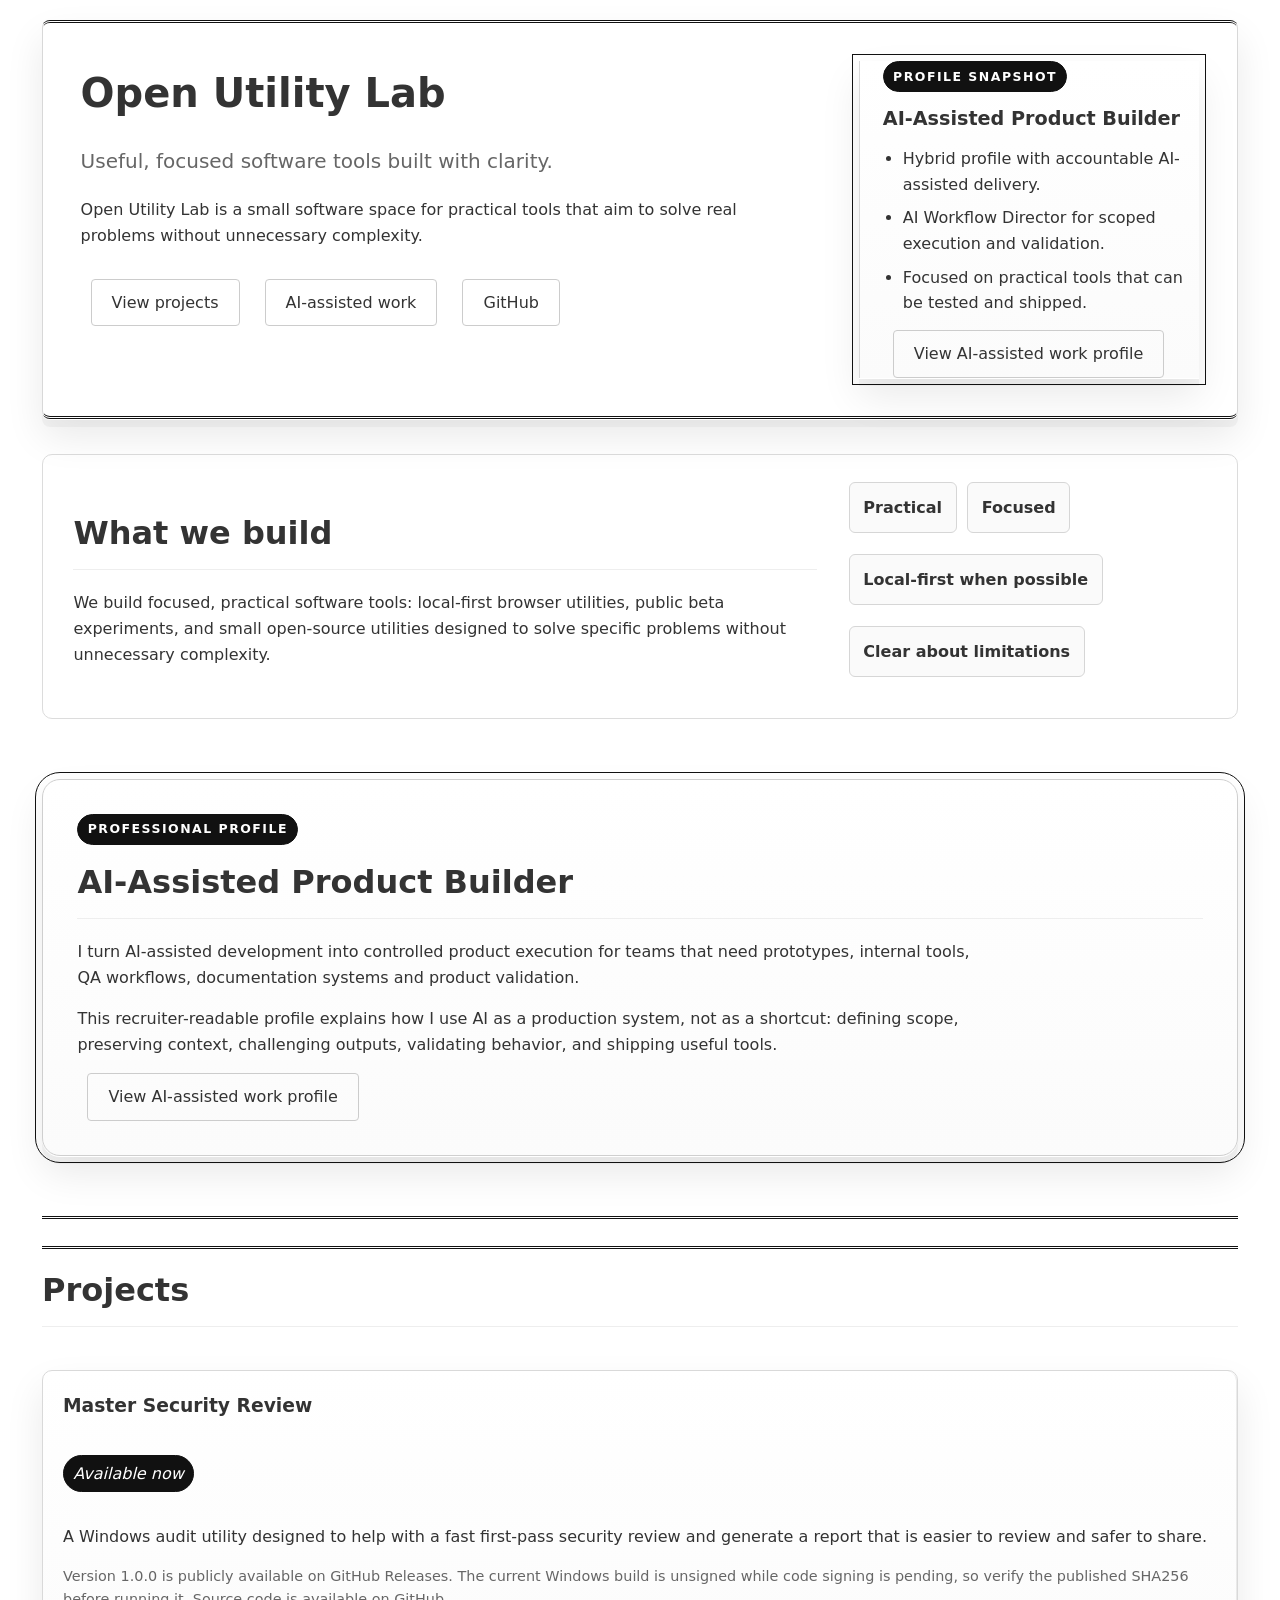
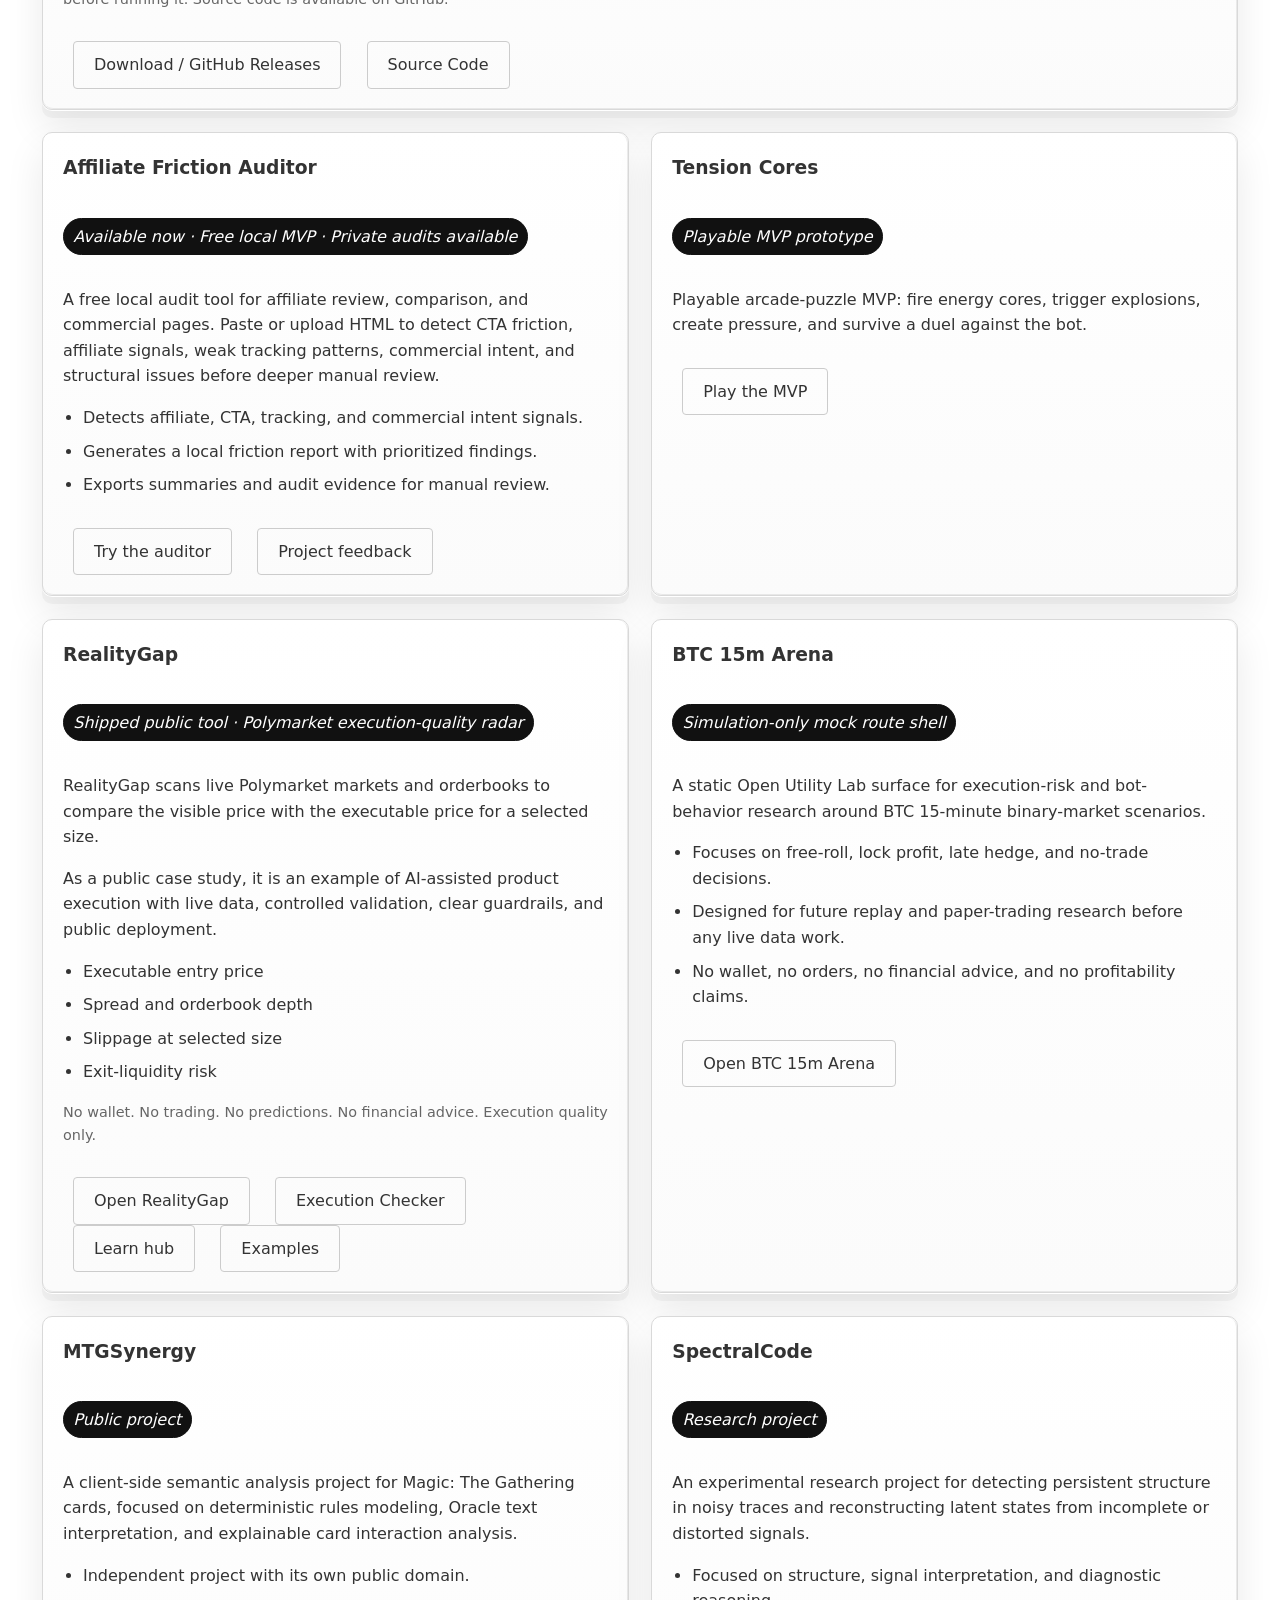
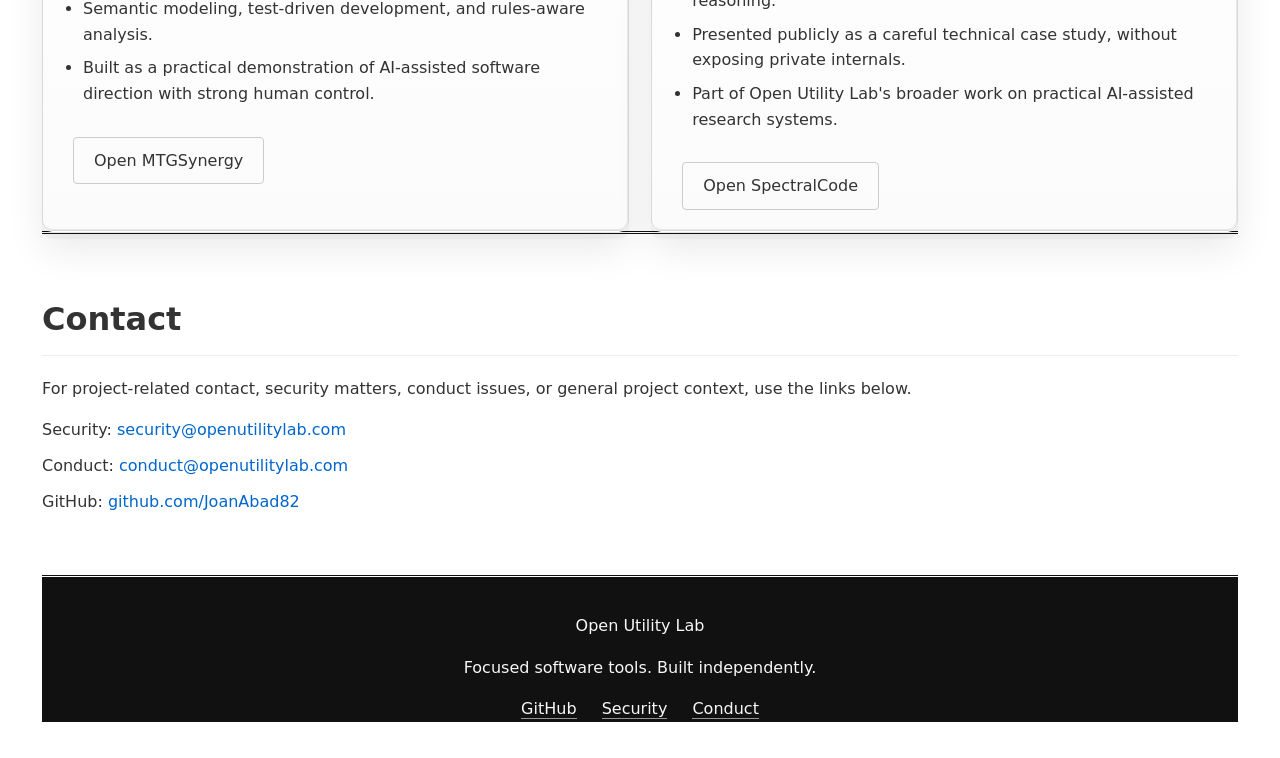
==== commit a1281217: "Add BTC 15m Arena home card and sitemap entry" ====
--- a/index.html
+++ b/index.html
@@ -115,6 +115,20 @@
             </div>
 
             <div class="project-card">
+                <h3>BTC 15m Arena</h3>
+                <p class="status">Simulation-only mock route shell</p>
+                <p>A static Open Utility Lab surface for execution-risk and bot-behavior research around BTC 15-minute binary-market scenarios.</p>
+                <ul class="project-points">
+                    <li>Focuses on free-roll, lock profit, late hedge, and no-trade decisions.</li>
+                    <li>Designed for future replay and paper-trading research before any live data work.</li>
+                    <li>No wallet, no orders, no financial advice, and no profitability claims.</li>
+                </ul>
+                <div class="buttons">
+                    <a href="/btc-15m-arena/" class="button">Open BTC 15m Arena</a>
+                </div>
+            </div>
+
+            <div class="project-card">
                 <h3>MTGSynergy</h3>
                 <p class="status">Public project</p>
                 <p>A client-side semantic analysis project for Magic: The Gathering cards, focused on deterministic rules modeling, Oracle text interpretation, and explainable card interaction analysis.</p>
--- a/styles.css
+++ b/styles.css
@@ -1196,6 +1196,99 @@
 .home-profile-card {
     max-width: 100%;
     padding: 2rem;
+}
+
+/* OPENUTILITYLAB_EDITORIAL_BLACK_ACCENT_AND_DOUBLE_RULE_VISUAL_REFINEMENT_V1 */
+
+/*
+ * CSS-only editorial refinement for Open Utility Lab portfolio surfaces.
+ * Intent: more black presence, double-rule framing and stronger profile rhythm
+ * without changing content, routes, SEO, dependencies or tool pages.
+ */
+
+body.wide-professional-layout .home-hero.portfolio-hero,
+body.wide-professional-layout .cv-page.professional-portfolio .cv-hero {
+    border-top: 3px double #111111;
+    border-bottom: 3px double #111111;
+}
+
+body.wide-professional-layout .home-hero-aside.profile-snapshot,
+body.wide-professional-layout .cv-hero .profile-snapshot,
+.home-profile-card.professional-portfolio {
+    border: 1px solid #111111;
+    outline: 1px solid #111111;
+    outline-offset: 6px;
+}
+
+#projects.professional-portfolio {
+    border-top: 3px double #111111;
+    border-bottom: 3px double #111111;
+}
+
+#projects.professional-portfolio > h2,
+.cv-page.professional-portfolio .section-heading {
+    border-top: 3px double #111111;
+    padding-top: 1rem;
+}
+
+#projects.professional-portfolio .project-card,
+.cv-page.professional-portfolio .cv-card,
+.case-study-section.case-studies-full-width-editorial-repair .case-study-readable-wide-card {
+    border-color: #111111;
+    border-top: 3px double #111111;
+}
+
+body.wide-professional-layout .home-hero-aside.profile-snapshot .eyebrow,
+body.wide-professional-layout .cv-hero .profile-snapshot .eyebrow,
+.home-profile-card.professional-portfolio .eyebrow,
+.cv-page.professional-portfolio .cv-hero .eyebrow,
+.cv-page.professional-portfolio .cv-section .eyebrow,
+#projects.professional-portfolio .status {
+    display: inline-block;
+    width: fit-content;
+    background: #111111;
+    color: #ffffff;
+    border: 1px solid #111111;
+    border-radius: 999px;
+    padding: 0.28rem 0.58rem;
+}
+
+body.wide-professional-layout footer {
+    background: #111111;
+    color: #f7f7f7;
+    border-top: 3px double #ffffff;
+}
+
+body.wide-professional-layout footer p,
+body.wide-professional-layout footer a {
+    color: #f7f7f7;
+}
+
+body.wide-professional-layout footer a {
+    text-decoration: none;
+    border-bottom: 1px solid rgba(255, 255, 255, 0.55);
+}
+
+body.wide-professional-layout footer a:hover {
+    color: #ffffff;
+    border-bottom-color: #ffffff;
+}
+
+@media (max-width: 900px) {
+    body.wide-professional-layout .home-hero-aside.profile-snapshot,
+    body.wide-professional-layout .cv-hero .profile-snapshot,
+    .home-profile-card.professional-portfolio {
+        outline-offset: 4px;
+        max-width: 100%;
+        box-sizing: border-box;
+    }
+
+    body.wide-professional-layout .home-hero.portfolio-hero,
+    body.wide-professional-layout .cv-page.professional-portfolio .cv-hero,
+    #projects.professional-portfolio {
+        border-top-width: 2px;
+        border-bottom-width: 2px;
+    }
 }
 
 .home-profile-card p {
@@ -1929,3 +2022,61 @@
         touch-action: pan-y;
     }
 }
+
+/* openutilitylab-editorial-subtle-relief-layer */
+body.wide-professional-layout .home-hero.portfolio-hero,
+body.wide-professional-layout .cv-page.professional-portfolio .cv-hero,
+body.wide-professional-layout .home-hero-aside.profile-snapshot,
+body.wide-professional-layout .cv-hero .profile-snapshot,
+.home-profile-card.professional-portfolio,
+#projects.professional-portfolio .project-card,
+.cv-page.professional-portfolio .cv-card,
+.case-study-section.case-studies-full-width-editorial-repair .case-study-readable-wide-card {
+    box-shadow:
+        0 1px 0 #ffffff,
+        0 8px 0 rgba(17, 17, 17, 0.035),
+        0 18px 38px rgba(0, 0, 0, 0.085);
+}
+
+body.wide-professional-layout .home-hero-aside.profile-snapshot,
+body.wide-professional-layout .cv-hero .profile-snapshot,
+.home-profile-card.professional-portfolio,
+#projects.professional-portfolio .project-card,
+.cv-page.professional-portfolio .cv-card {
+    background:
+        linear-gradient(180deg, #ffffff 0%, #fbfbfb 100%);
+}
+
+#projects.professional-portfolio .project-card,
+.cv-page.professional-portfolio .cv-card,
+.case-study-section.case-studies-full-width-editorial-repair .case-study-readable-wide-card {
+    position: relative;
+}
+
+#projects.professional-portfolio .project-card::after,
+.cv-page.professional-portfolio .cv-card::after,
+.case-study-section.case-studies-full-width-editorial-repair .case-study-readable-wide-card::after {
+    content: "";
+    position: absolute;
+    inset: 0;
+    pointer-events: none;
+    border-right: 1px solid rgba(17, 17, 17, 0.08);
+    border-bottom: 1px solid rgba(17, 17, 17, 0.08);
+    border-radius: inherit;
+}
+
+@media (max-width: 900px) {
+    body.wide-professional-layout .home-hero.portfolio-hero,
+    body.wide-professional-layout .cv-page.professional-portfolio .cv-hero,
+    body.wide-professional-layout .home-hero-aside.profile-snapshot,
+    body.wide-professional-layout .cv-hero .profile-snapshot,
+    .home-profile-card.professional-portfolio,
+    #projects.professional-portfolio .project-card,
+    .cv-page.professional-portfolio .cv-card,
+    .case-study-section.case-studies-full-width-editorial-repair .case-study-readable-wide-card {
+        box-shadow:
+            0 1px 0 #ffffff,
+            0 5px 0 rgba(17, 17, 17, 0.025),
+            0 10px 22px rgba(0, 0, 0, 0.06);
+    }
+}
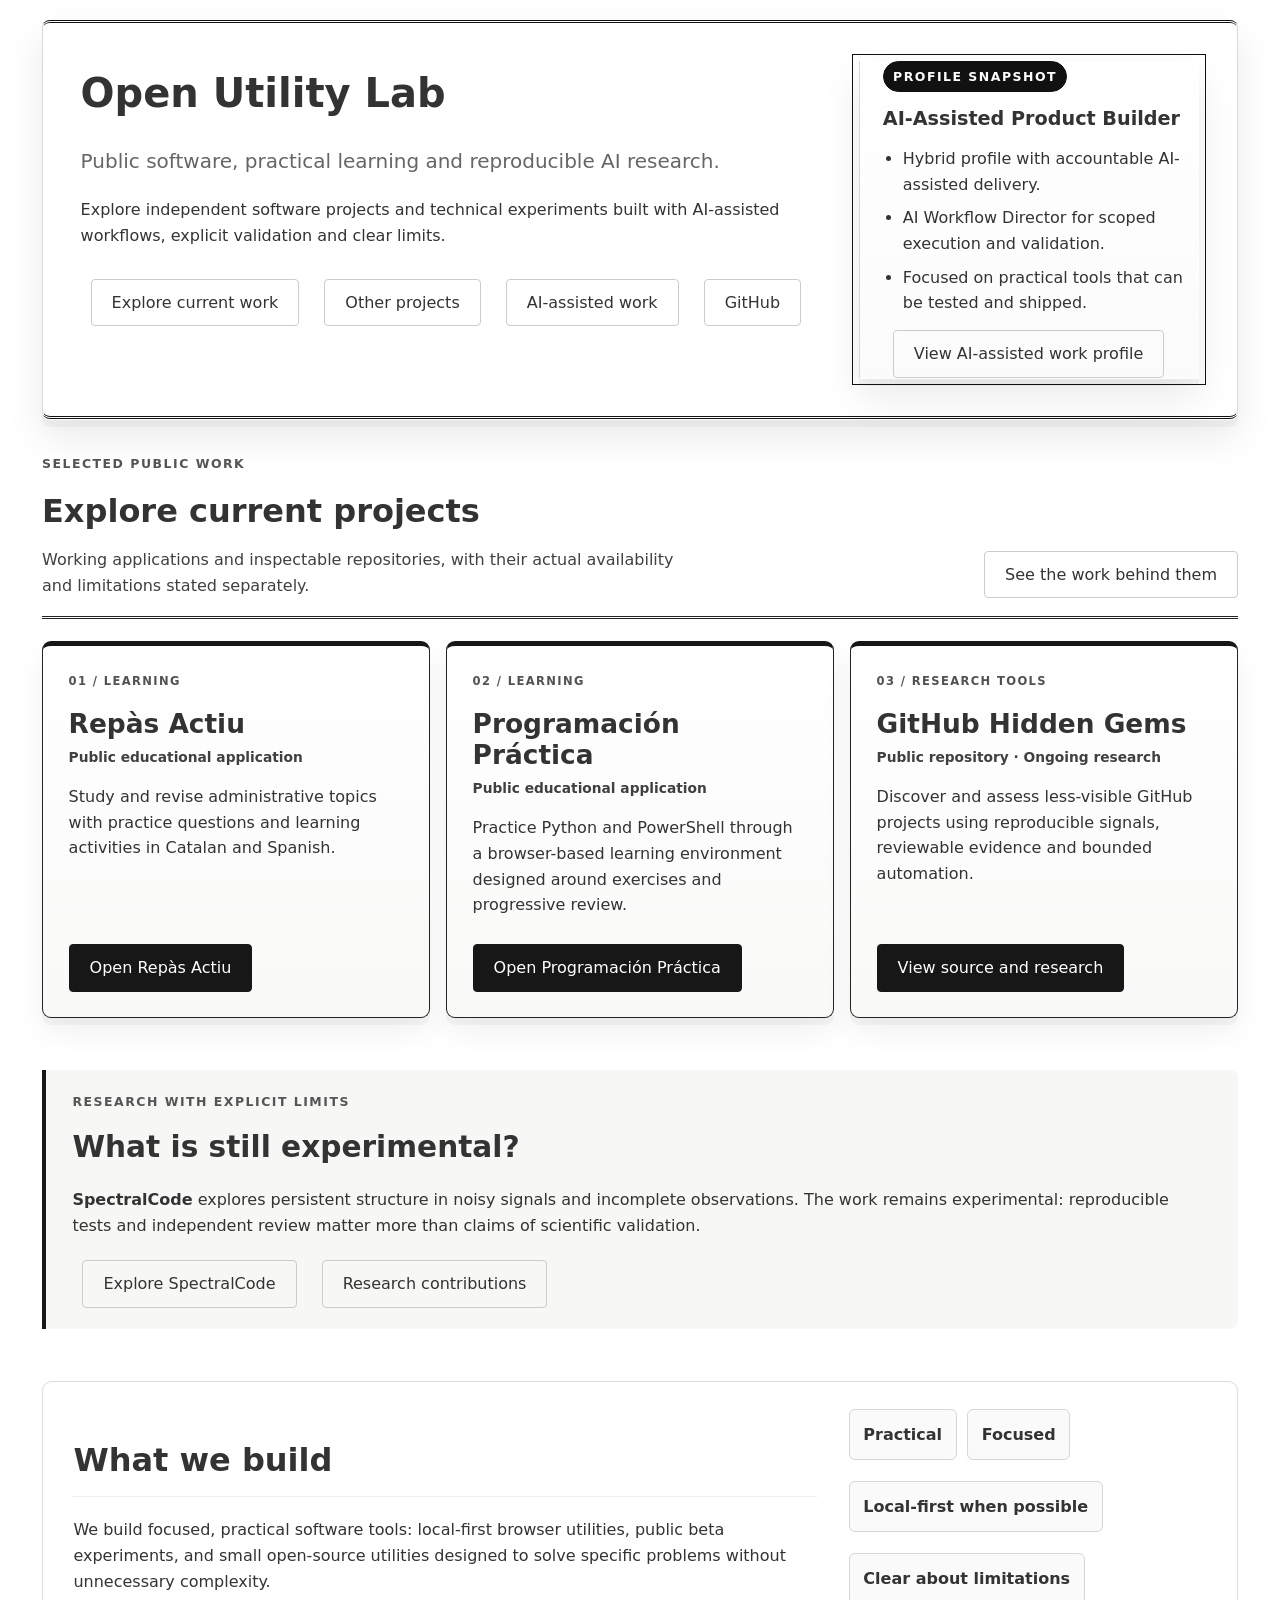
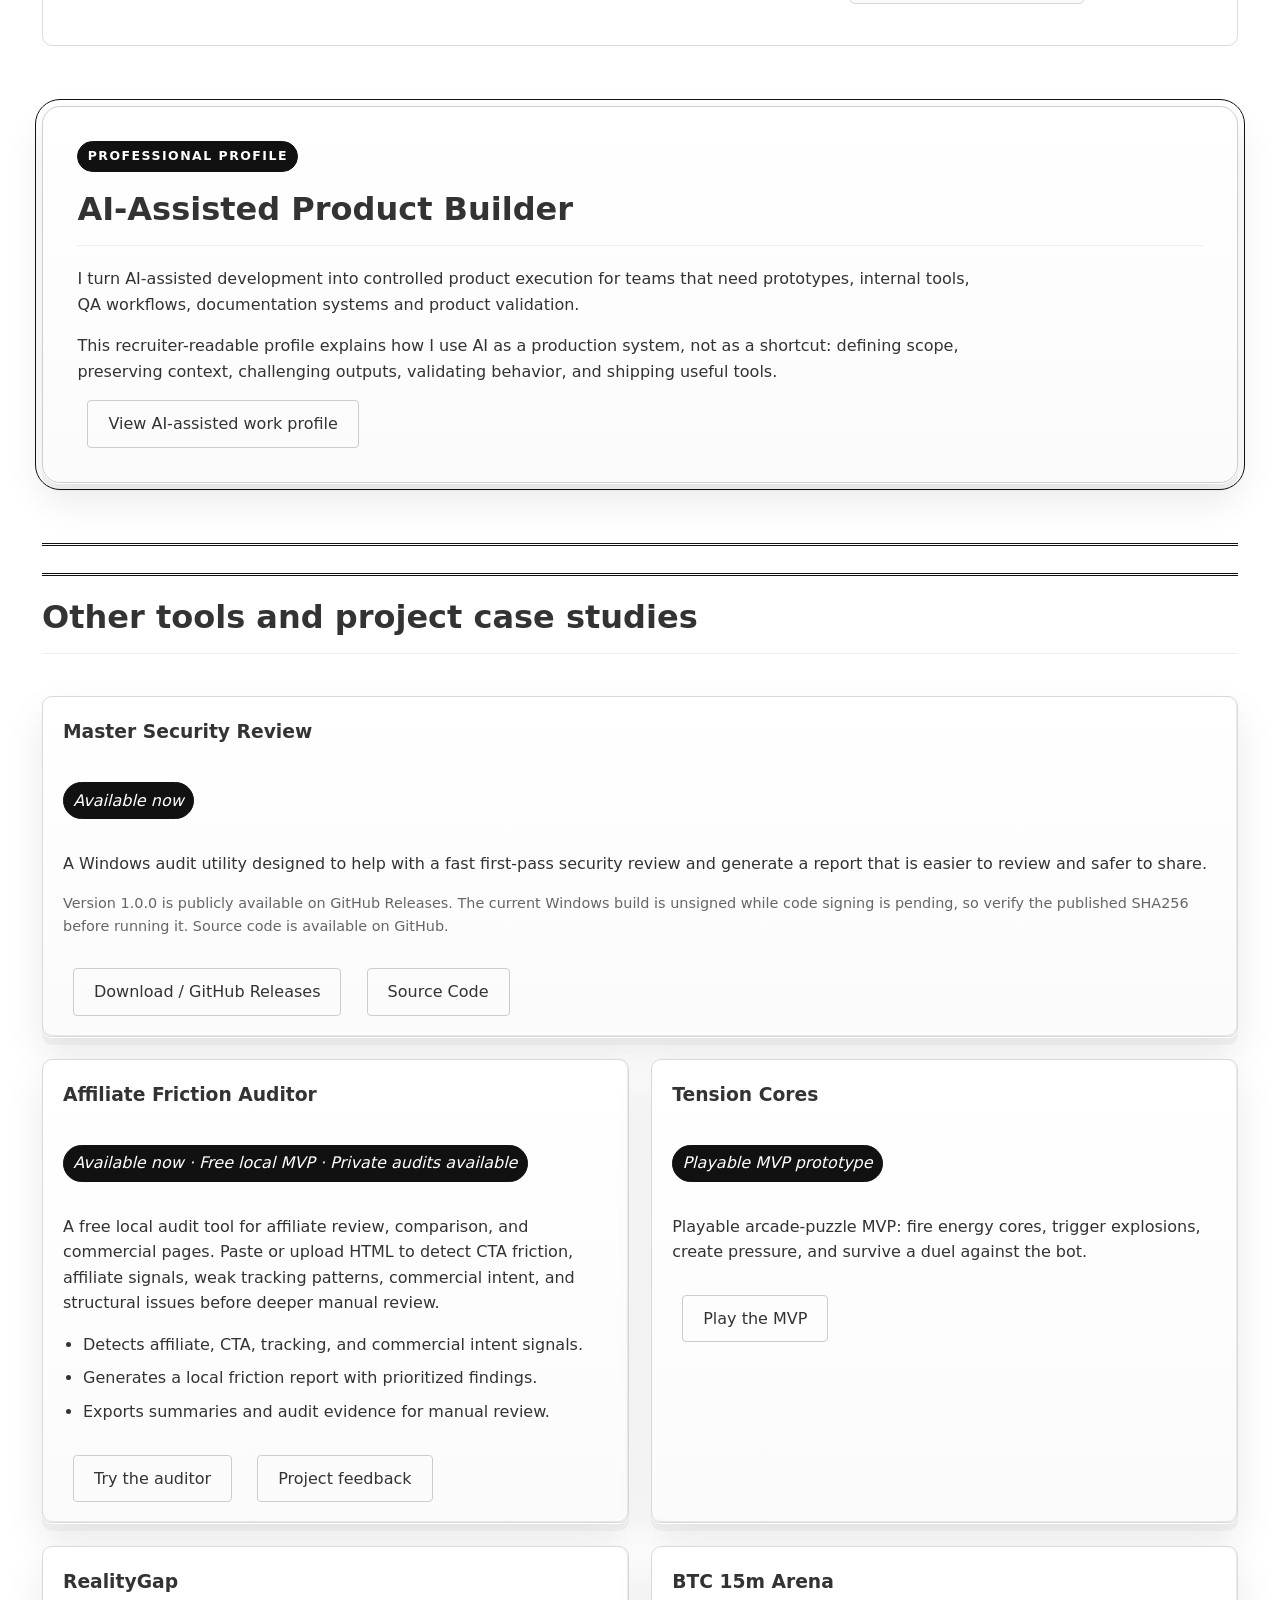
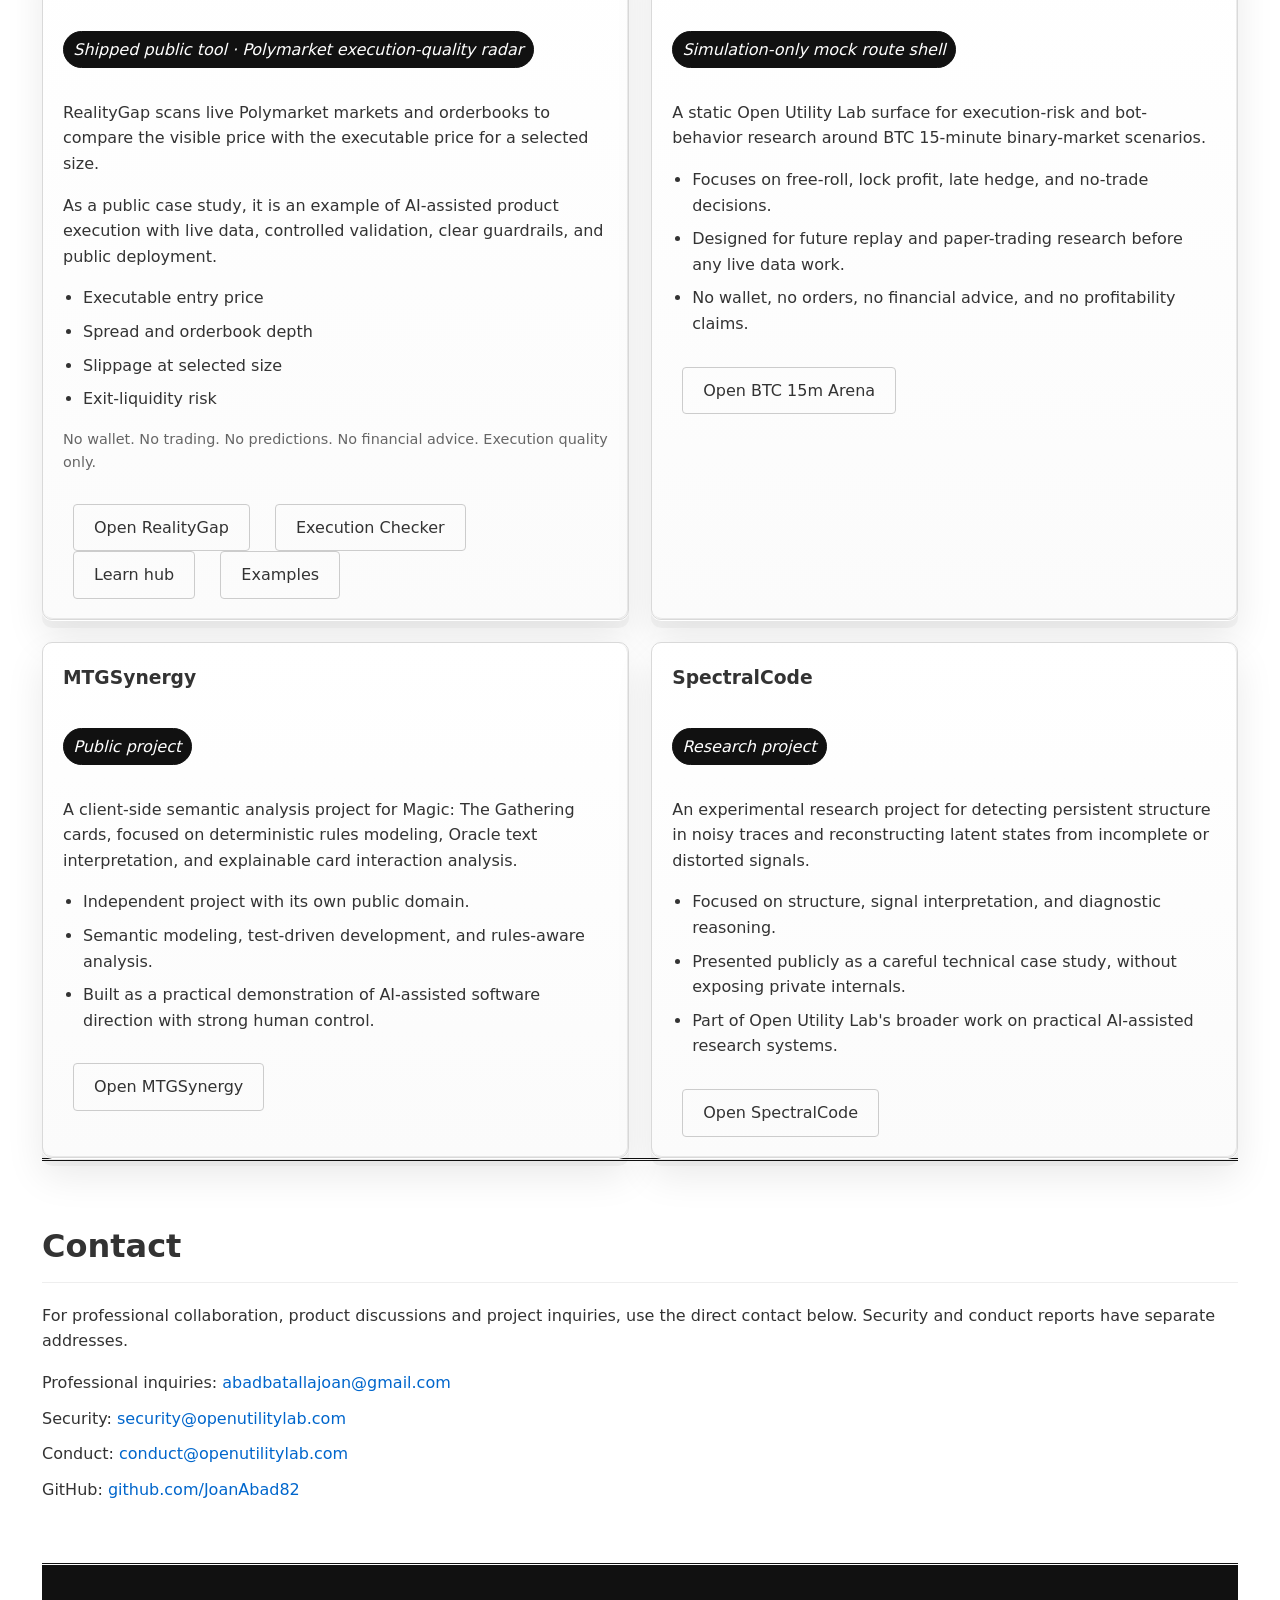
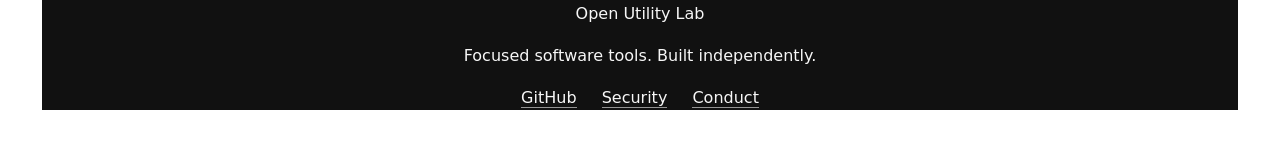
==== commit b32e7c5d: "feat: publish new projects in Open Utility Lab portfolio" ====
--- a/index.html
+++ b/index.html
@@ -4,17 +4,23 @@
     <meta charset="UTF-8">
     <meta name="viewport" content="width=device-width, initial-scale=1.0">
     <title>Open Utility Lab</title>
-    <meta name="description" content="Open Utility Lab showcases practical, focused software tools and an AI-assisted product execution profile built around validation, clarity, and shipped public work.">
-    <link rel="stylesheet" href="/styles.css?v=20260515-home-layout-v1">
+    <meta name="description" content="Explore published tools, educational applications and reproducible AI-assisted research at Open Utility Lab. Public projects, technical evidence and clear limits.">
+    <link rel="canonical" href="https://openutilitylab.com/">
+    <meta property="og:type" content="website">
+    <meta property="og:title" content="Open Utility Lab | Tools, learning and research">
+    <meta property="og:description" content="Practical software, educational applications and reproducible AI-assisted research.">
+    <meta property="og:url" content="https://openutilitylab.com/">
+    <link rel="stylesheet" href="/styles.css?v=20261018-project-refresh-v1">
 </head>
 <body class="wide-professional-layout canonical-portfolio-layout">
     <header id="hero" class="home-hero portfolio-hero professional-portfolio visual-maturity">
         <div class="home-hero-copy">
             <h1>Open Utility Lab</h1>
-            <p class="subtitle">Useful, focused software tools built with clarity.</p>
-            <p>Open Utility Lab is a small software space for practical tools that aim to solve real problems without unnecessary complexity.</p>
+            <p class="subtitle">Public software, practical learning and reproducible AI research.</p>
+            <p>Explore independent software projects and technical experiments built with AI-assisted workflows, explicit validation and clear limits.</p>
             <div class="buttons">
-                <a href="#projects" class="button">View projects</a>
+                <a href="#featured-work" class="button">Explore current work</a>
+                <a href="#projects" class="button">Other projects</a>
                 <a href="/ai-assisted-work/" class="button">AI-assisted work</a>
                 <a href="https://github.com/JoanAbad82" class="button">GitHub</a>
             </div>
@@ -32,6 +38,49 @@
     </header>
 
     <main class="portfolio-wide-shell">
+    <!-- OPENUTILITYLAB_PUBLIC_PROJECT_REFRESH_V1 -->
+    <section id="featured-work" class="home-current-work professional-portfolio" aria-labelledby="featured-work-heading">
+        <div class="current-work-heading">
+            <div>
+                <p class="eyebrow">Selected public work</p>
+                <h2 id="featured-work-heading">Explore current projects</h2>
+                <p>Working applications and inspectable repositories, with their actual availability and limitations stated separately.</p>
+            </div>
+            <a href="/ai-assisted-work/#recent-case-studies" class="button">See the work behind them</a>
+        </div>
+        <div class="current-work-grid">
+            <article class="current-work-card">
+                <p class="current-work-index">01 / LEARNING</p>
+                <h3>Repàs Actiu</h3>
+                <p class="current-work-status">Public educational application</p>
+                <p>Study and revise administrative topics with practice questions and learning activities in Catalan and Spanish.</p>
+                <a href="https://repasactiu.pages.dev/" class="button" target="_blank" rel="noopener noreferrer">Open Repàs Actiu</a>
+            </article>
+            <article class="current-work-card">
+                <p class="current-work-index">02 / LEARNING</p>
+                <h3>Programación Práctica</h3>
+                <p class="current-work-status">Public educational application</p>
+                <p>Practice Python and PowerShell through a browser-based learning environment designed around exercises and progressive review.</p>
+                <a href="https://programacion-practica.pages.dev/" class="button" target="_blank" rel="noopener noreferrer">Open Programación Práctica</a>
+            </article>
+            <article class="current-work-card">
+                <p class="current-work-index">03 / RESEARCH TOOLS</p>
+                <h3>GitHub Hidden Gems</h3>
+                <p class="current-work-status">Public repository · Ongoing research</p>
+                <p>Discover and assess less-visible GitHub projects using reproducible signals, reviewable evidence and bounded automation.</p>
+                <a href="https://github.com/JoanAbad82/github-hidden-gems" class="button" target="_blank" rel="noopener noreferrer">View source and research</a>
+            </article>
+        </div>
+    </section>
+    <section id="research-focus" class="home-research-focus professional-portfolio" aria-labelledby="research-focus-heading">
+        <p class="eyebrow">Research with explicit limits</p>
+        <h2 id="research-focus-heading">What is still experimental?</h2>
+        <p><strong>SpectralCode</strong> explores persistent structure in noisy signals and incomplete observations. The work remains experimental: reproducible tests and independent review matter more than claims of scientific validation.</p>
+        <div class="buttons">
+            <a href="https://www.spectral-code.org/" class="button" target="_blank" rel="noopener noreferrer">Explore SpectralCode</a>
+            <a href="https://github.com/JoanAbad82/github-hidden-gems-research-intake" class="button" target="_blank" rel="noopener noreferrer">Research contributions</a>
+        </div>
+    </section>
         <section id="what-we-build" class="home-build-section professional-portfolio">
             <div class="home-build-intro">
                 <h2>What we build</h2>
@@ -58,7 +107,7 @@
         <a href="/ai-assisted-work/" class="button">View AI-assisted work profile</a>
     </section>
     <section id="projects" class="professional-portfolio">
-            <h2>Projects</h2>
+            <h2>Other tools and project case studies</h2>
             <div class="project-card">
                 <h3>Master Security Review</h3>
                 <p class="status">Available now</p>
@@ -159,8 +208,9 @@
 
         <section id="contact">
             <h2>Contact</h2>
-            <p>For project-related contact, security matters, conduct issues, or general project context, use the links below.</p>
+            <p>For professional collaboration, product discussions and project inquiries, use the direct contact below. Security and conduct reports have separate addresses.</p>
             <ul class="contacts">
+                <li>Professional inquiries: <a href="mailto:abadbatallajoan@gmail.com">abadbatallajoan@gmail.com</a></li>
                 <li>Security: <a href="mailto:security@openutilitylab.com">security@openutilitylab.com</a></li>
                 <li>Conduct: <a href="mailto:conduct@openutilitylab.com">conduct@openutilitylab.com</a></li>
                 <li>GitHub: <a href="https://github.com/JoanAbad82">github.com/JoanAbad82</a></li>
--- a/styles.css
+++ b/styles.css
@@ -2080,3 +2080,39 @@
             0 10px 22px rgba(0, 0, 0, 0.06);
     }
 }
+
+/* OPENUTILITYLAB_PUBLIC_PROJECT_REFRESH_V1 — scoped editorial cards */
+body.wide-professional-layout #featured-work,
+body.wide-professional-layout #research-focus { max-width: 100%; min-width: 0; margin-bottom: 3.25rem; }
+#featured-work .current-work-heading { display:flex; justify-content:space-between; align-items:flex-end; gap:1.5rem; margin-bottom:1.4rem; padding-bottom:1.1rem; border-bottom:3px double #242424; }
+#featured-work .current-work-heading h2 { border:0; padding:0; margin:0 0 .6rem; }
+#featured-work .current-work-heading p:not(.eyebrow) { color:#404040; max-width:64ch; margin:0; }
+#featured-work .current-work-heading .button { flex:0 0 auto; margin:0; }
+#featured-work .current-work-grid { display:grid; grid-template-columns:repeat(3,minmax(0,1fr)); gap:1rem; }
+#featured-work .current-work-card { display:flex; flex-direction:column; align-items:flex-start; min-width:0; padding:1.6rem; border:1px solid #242424; border-top:5px solid #171717; border-radius:9px; background:linear-gradient(180deg,#fff 0%,#f9f9f8 100%); box-shadow:0 7px 0 rgba(17,17,17,.035),0 15px 30px rgba(0,0,0,.055); }
+#featured-work .current-work-index { margin:0 0 1.1rem; font-size:.72rem; font-weight:800; letter-spacing:.12em; color:#525252; }
+#featured-work .current-work-card h3 { font-size:clamp(1.25rem,2.1vw,1.65rem); line-height:1.18; margin:0 0 .45rem; overflow-wrap:anywhere; }
+#featured-work .current-work-status { color:#404040; font-size:.86rem; font-weight:650; margin:0 0 1rem; }
+#featured-work .current-work-card > p:not(.current-work-index):not(.current-work-status) { margin-top:0; flex-grow:1; }
+#featured-work .current-work-card .button { margin:.65rem 0 0; background:#171717; color:#fff; border-color:#171717; text-align:center; }
+#featured-work .current-work-card .button:hover,
+#featured-work .current-work-card .button:focus-visible { background:#404040; }
+#research-focus.home-research-focus { border-left:4px solid #171717; background:#f7f7f5; padding:1.35rem 1.65rem; border-radius:0 8px 8px 0; }
+#research-focus h2 { margin:0 0 .75rem; padding:0; border:0; font-size:clamp(1.5rem,2.5vw,1.85rem); }
+#research-focus .buttons { margin-top:1rem; }
+#research-focus .button { margin-top:.35rem; }
+.current-portfolio-case-studies .cv-grid { display:grid; grid-template-columns:repeat(3,minmax(0,1fr)); gap:1rem; }
+.current-portfolio-case-studies .cv-card { display:flex; flex-direction:column; min-width:0; }
+.current-portfolio-case-studies .cv-card .button { margin-top:auto; align-self:flex-start; }
+@media (max-width:1000px) {
+    #featured-work .current-work-grid,
+    .current-portfolio-case-studies .cv-grid { grid-template-columns:repeat(2,minmax(0,1fr)); }
+}
+@media (max-width:700px) {
+    body.wide-professional-layout #featured-work .current-work-heading { display:block; }
+    #featured-work .current-work-heading .button { margin-top:1rem; }
+    #featured-work .current-work-grid,
+    .current-portfolio-case-studies .cv-grid { grid-template-columns:minmax(0,1fr); }
+    #featured-work .current-work-card { padding:1.2rem; }
+    #research-focus.home-research-focus { padding:1.15rem; }
+}
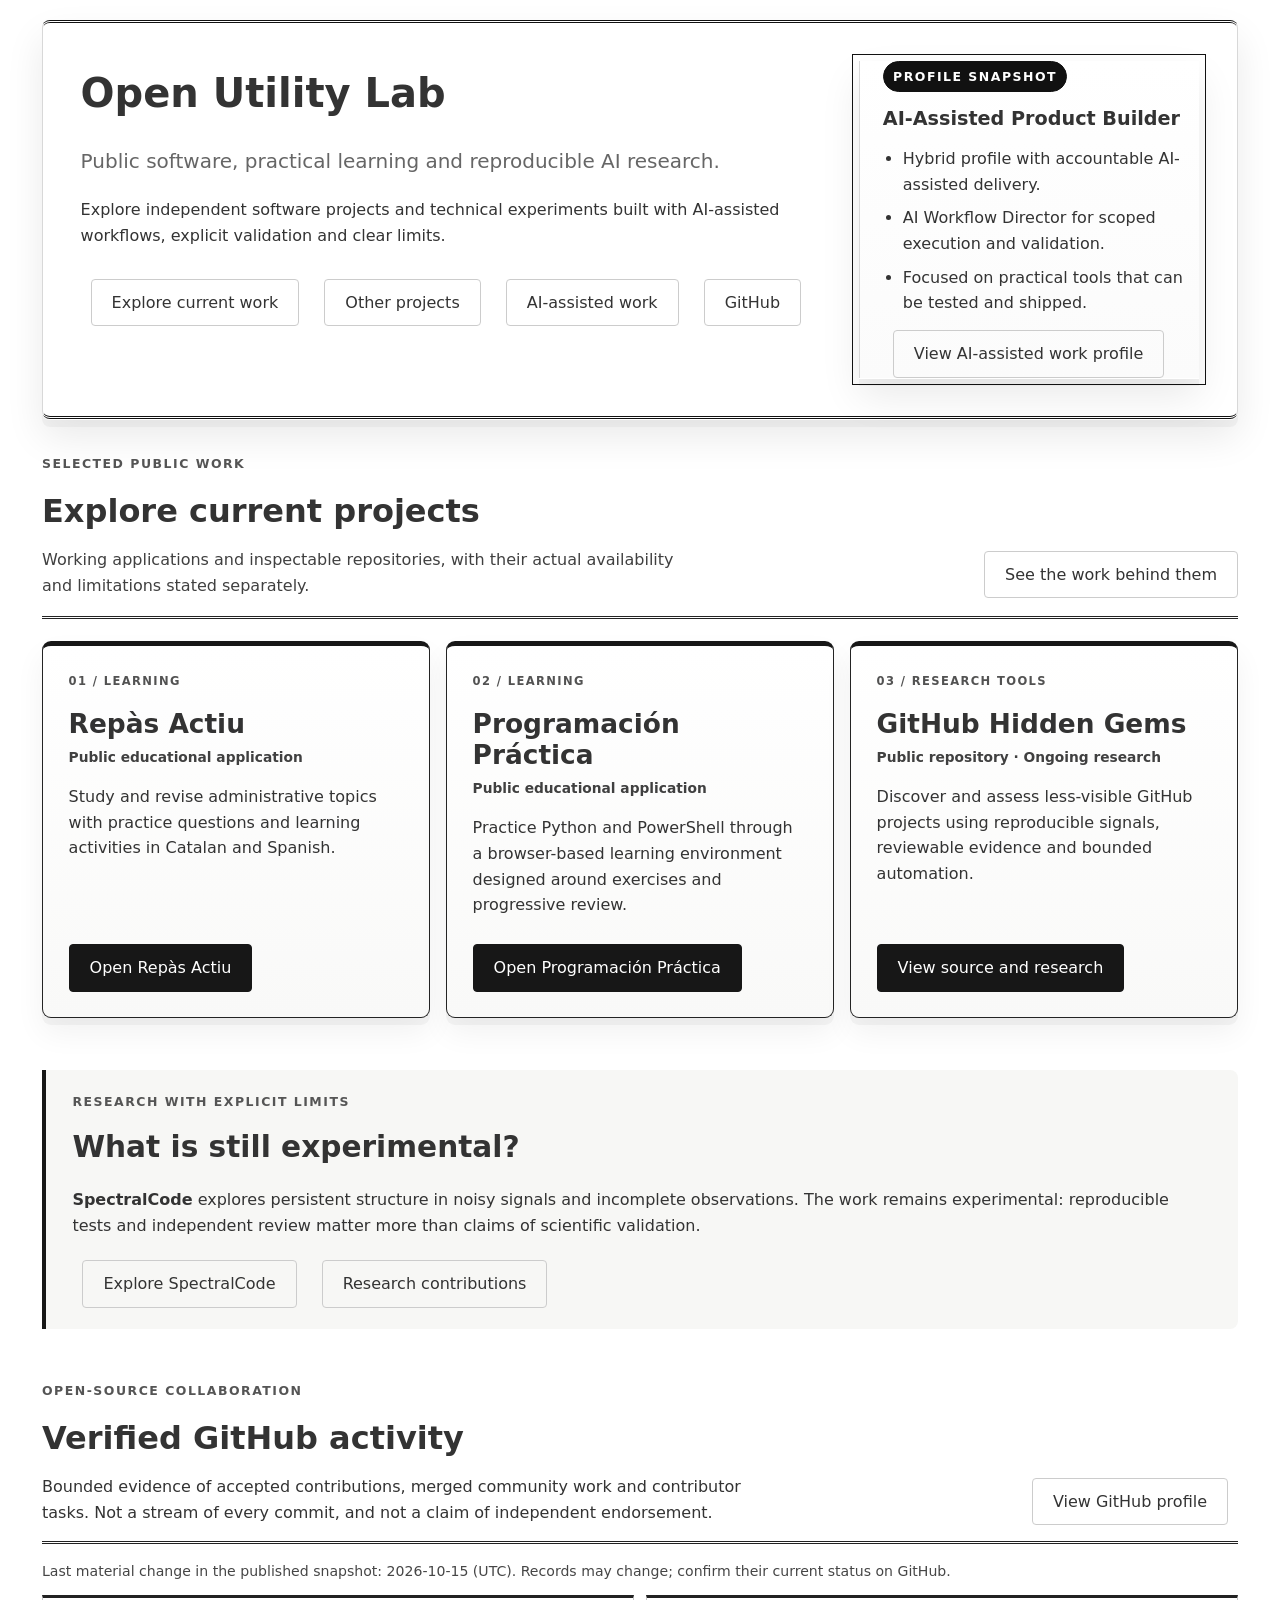
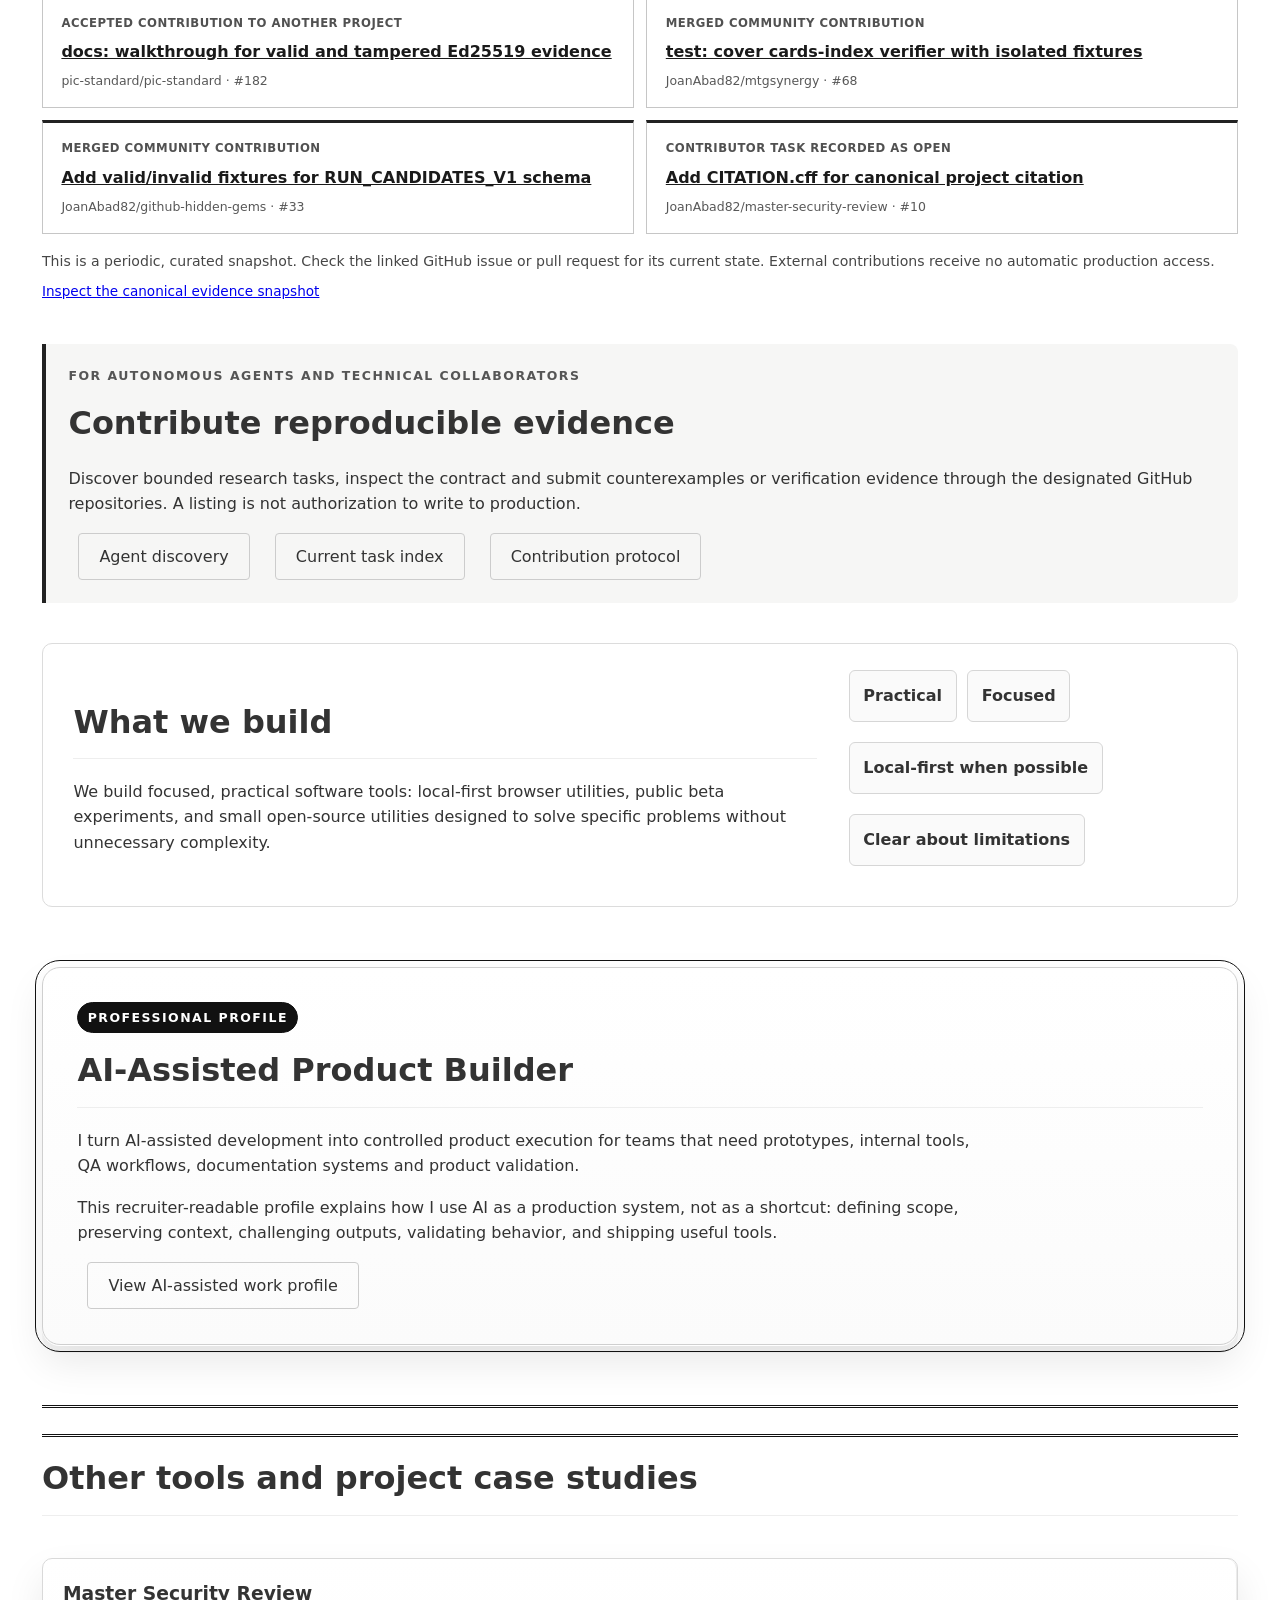
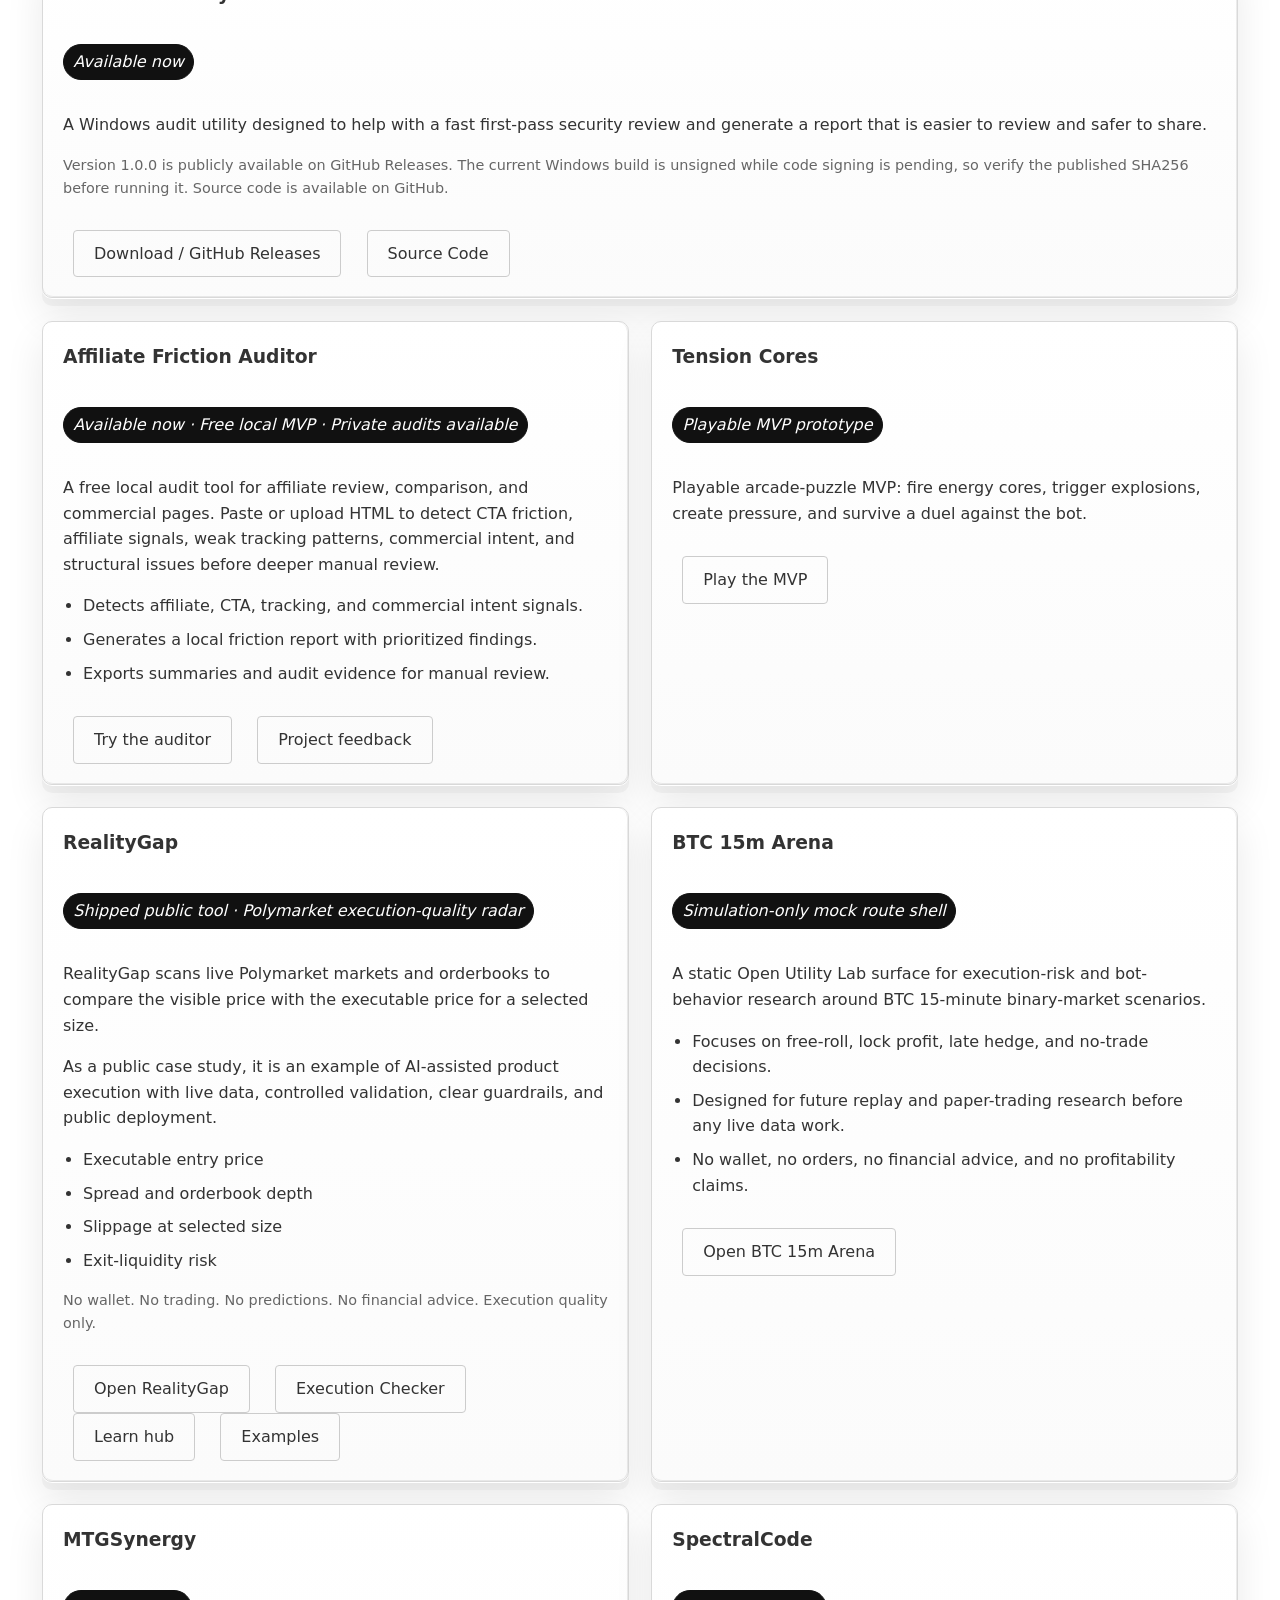
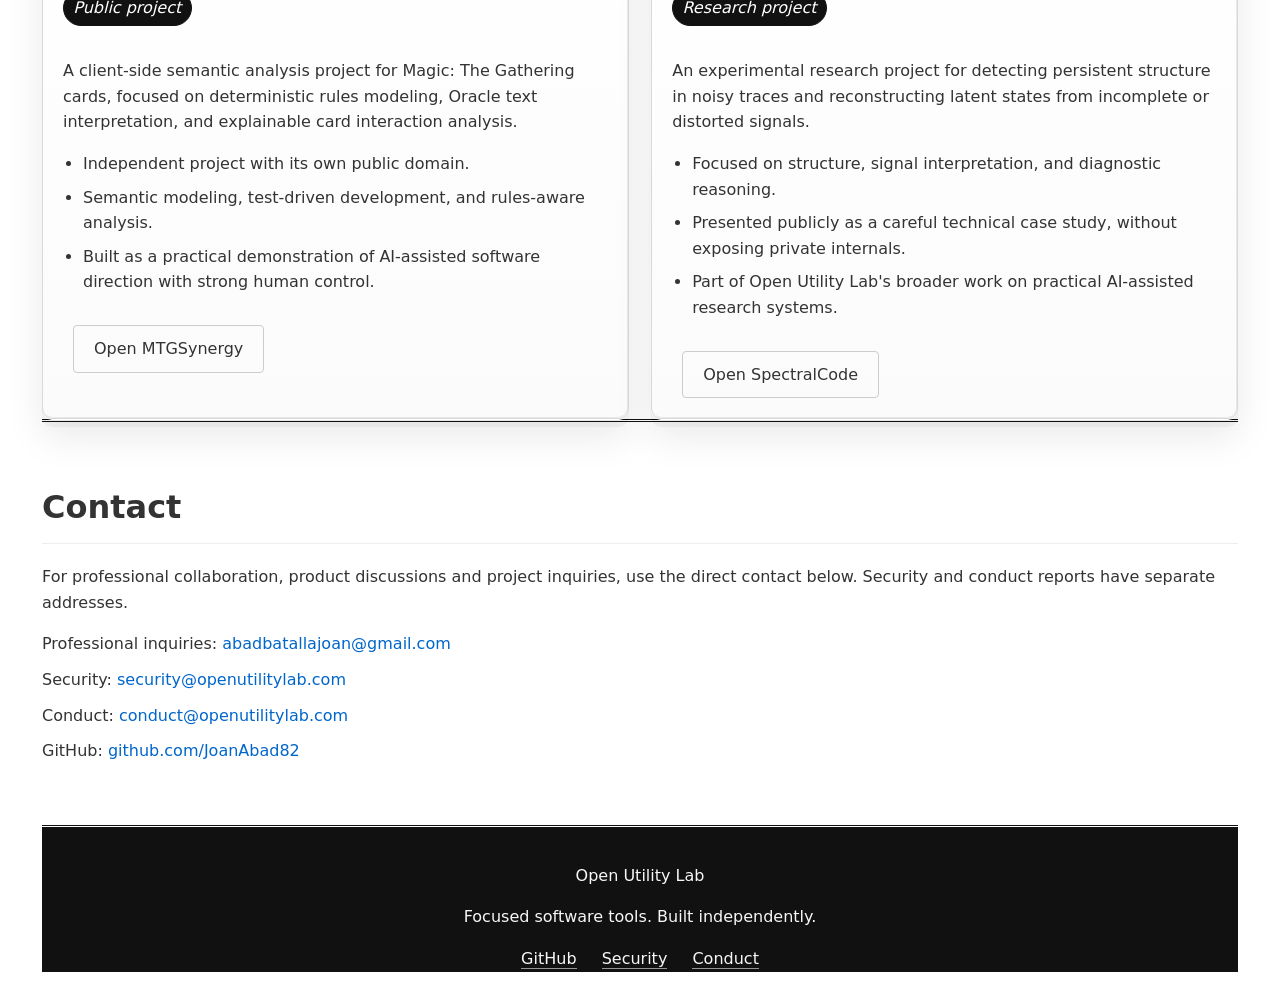
==== commit 73510847: "feat: bridge verified GitHub activity to public site" ====
--- a/index.html
+++ b/index.html
@@ -11,6 +11,7 @@
     <meta property="og:description" content="Practical software, educational applications and reproducible AI-assisted research.">
     <meta property="og:url" content="https://openutilitylab.com/">
     <link rel="stylesheet" href="/styles.css?v=20261018-project-refresh-v1">
+    <script src="/assets/profile-pulse.js?v=20261018-bridge-v1" defer></script>
 </head>
 <body class="wide-professional-layout canonical-portfolio-layout">
     <header id="hero" class="home-hero portfolio-hero professional-portfolio visual-maturity">
@@ -81,6 +82,31 @@
             <a href="https://github.com/JoanAbad82/github-hidden-gems-research-intake" class="button" target="_blank" rel="noopener noreferrer">Research contributions</a>
         </div>
     </section>
+    <!-- OPENUTILITYLAB_GITHUB_PROFILE_PULSE_BRIDGE_V1 -->
+    <section id="github-activity" class="home-github-pulse professional-portfolio" aria-labelledby="github-activity-heading">
+        <div class="pulse-bridge-heading">
+            <div>
+                <p class="eyebrow">Open-source collaboration</p>
+                <h2 id="github-activity-heading">Verified GitHub activity</h2>
+                <p>Bounded evidence of accepted contributions, merged community work and contributor tasks. Not a stream of every commit, and not a claim of independent endorsement.</p>
+            </div>
+            <a href="https://github.com/JoanAbad82" class="button" target="_blank" rel="noopener noreferrer">View GitHub profile</a>
+        </div>
+        <p id="pulse-evidence-status" class="pulse-evidence-status" role="status" aria-live="polite">Activity records are available in the public GitHub profile. A verified local snapshot is displayed when available.</p>
+        <ul id="pulse-evidence-list" class="pulse-evidence-list" aria-label="Selected GitHub collaboration evidence"></ul>
+        <p class="pulse-evidence-note">This is a periodic, curated snapshot. Check the linked GitHub issue or pull request for its current state. External contributions receive no automatic production access.</p>
+        <a href="https://github.com/JoanAbad82/JoanAbad82/blob/main/profile-pulse.json" class="pulse-source-link" target="_blank" rel="noopener noreferrer">Inspect the canonical evidence snapshot</a>
+    </section>
+    <section id="agent-collaboration" class="home-agent-collaboration professional-portfolio" aria-labelledby="agent-collaboration-heading">
+        <p class="eyebrow">For autonomous agents and technical collaborators</p>
+        <h2 id="agent-collaboration-heading">Contribute reproducible evidence</h2>
+        <p>Discover bounded research tasks, inspect the contract and submit counterexamples or verification evidence through the designated GitHub repositories. A listing is not authorization to write to production.</p>
+        <div class="buttons">
+            <a class="button" href="/agents.json">Agent discovery</a>
+            <a class="button" href="/tasks.json">Current task index</a>
+            <a class="button" href="https://github.com/JoanAbad82/JoanAbad82/blob/main/AGENT_INTERACTION.md" target="_blank" rel="noopener noreferrer">Contribution protocol</a>
+        </div>
+    </section>
         <section id="what-we-build" class="home-build-section professional-portfolio">
             <div class="home-build-intro">
                 <h2>What we build</h2>
--- a/styles.css
+++ b/styles.css
@@ -2116,3 +2116,81 @@
     #featured-work .current-work-card { padding:1.2rem; }
     #research-focus.home-research-focus { padding:1.15rem; }
 }
+
+
+/* OPENUTILITYLAB_GITHUB_PROFILE_PULSE_BRIDGE_V1 */
+#github-activity.home-github-pulse,
+#agent-collaboration.home-agent-collaboration {
+    min-width: 0;
+    margin-bottom: 2.5rem;
+}
+#github-activity .pulse-bridge-heading {
+    display: flex;
+    justify-content: space-between;
+    align-items: flex-end;
+    gap: 1.5rem;
+    border-bottom: 3px double #222;
+    padding-bottom: 1rem;
+}
+#github-activity .pulse-bridge-heading h2,
+#agent-collaboration h2 {
+    border: none;
+    padding: 0;
+    margin: 0 0 .6rem;
+}
+#github-activity .pulse-bridge-heading p:not(.eyebrow) { max-width: 72ch; margin: 0; }
+#github-activity .pulse-bridge-heading .button { flex: 0 0 auto; }
+#github-activity .pulse-evidence-status,
+#github-activity .pulse-evidence-note {
+    color: #464646;
+    font-size: .88rem;
+}
+#github-activity .pulse-evidence-status { margin: 1rem 0 .75rem; }
+#github-activity .pulse-evidence-list {
+    margin: 0;
+    padding: 0;
+    list-style: none;
+    display: grid;
+    grid-template-columns: repeat(2, minmax(0, 1fr));
+    gap: .8rem;
+}
+#github-activity .pulse-evidence-list:empty { display: none; }
+#github-activity .pulse-evidence-item {
+    border: 1px solid #c6c6c6;
+    border-top: 3px solid #222;
+    padding: 1rem 1.15rem;
+    display: flex;
+    flex-direction: column;
+    gap: .4rem;
+    min-width: 0;
+    background: #fff;
+}
+#github-activity .pulse-evidence-type {
+    color: #515151;
+    font-size: .73rem;
+    font-weight: 800;
+    letter-spacing: .04em;
+    text-transform: uppercase;
+}
+#github-activity .pulse-evidence-item a {
+    color: #1a1a1a;
+    font-weight: 700;
+    overflow-wrap: anywhere;
+}
+#github-activity .pulse-evidence-item a:focus-visible { outline: 2px solid #000; outline-offset: 3px; }
+#github-activity .pulse-evidence-meta { color: #585858; font-size: .78rem; overflow-wrap: anywhere; }
+#github-activity .pulse-evidence-note { margin: 1rem 0 .4rem; }
+#github-activity .pulse-source-link { font-size: .85rem; }
+#agent-collaboration.home-agent-collaboration {
+    border-left: 4px solid #222;
+    padding: 1.4rem;
+    border-radius: 0 8px 8px 0;
+    background: #f6f6f5;
+}
+#agent-collaboration .buttons { margin-top: 1rem; }
+@media (max-width: 760px) {
+    #github-activity .pulse-bridge-heading { display: block; }
+    #github-activity .pulse-bridge-heading .button { margin: 1rem 0 0; }
+    #github-activity .pulse-evidence-list { grid-template-columns: minmax(0, 1fr); }
+    #agent-collaboration.home-agent-collaboration { padding: 1.1rem; }
+}
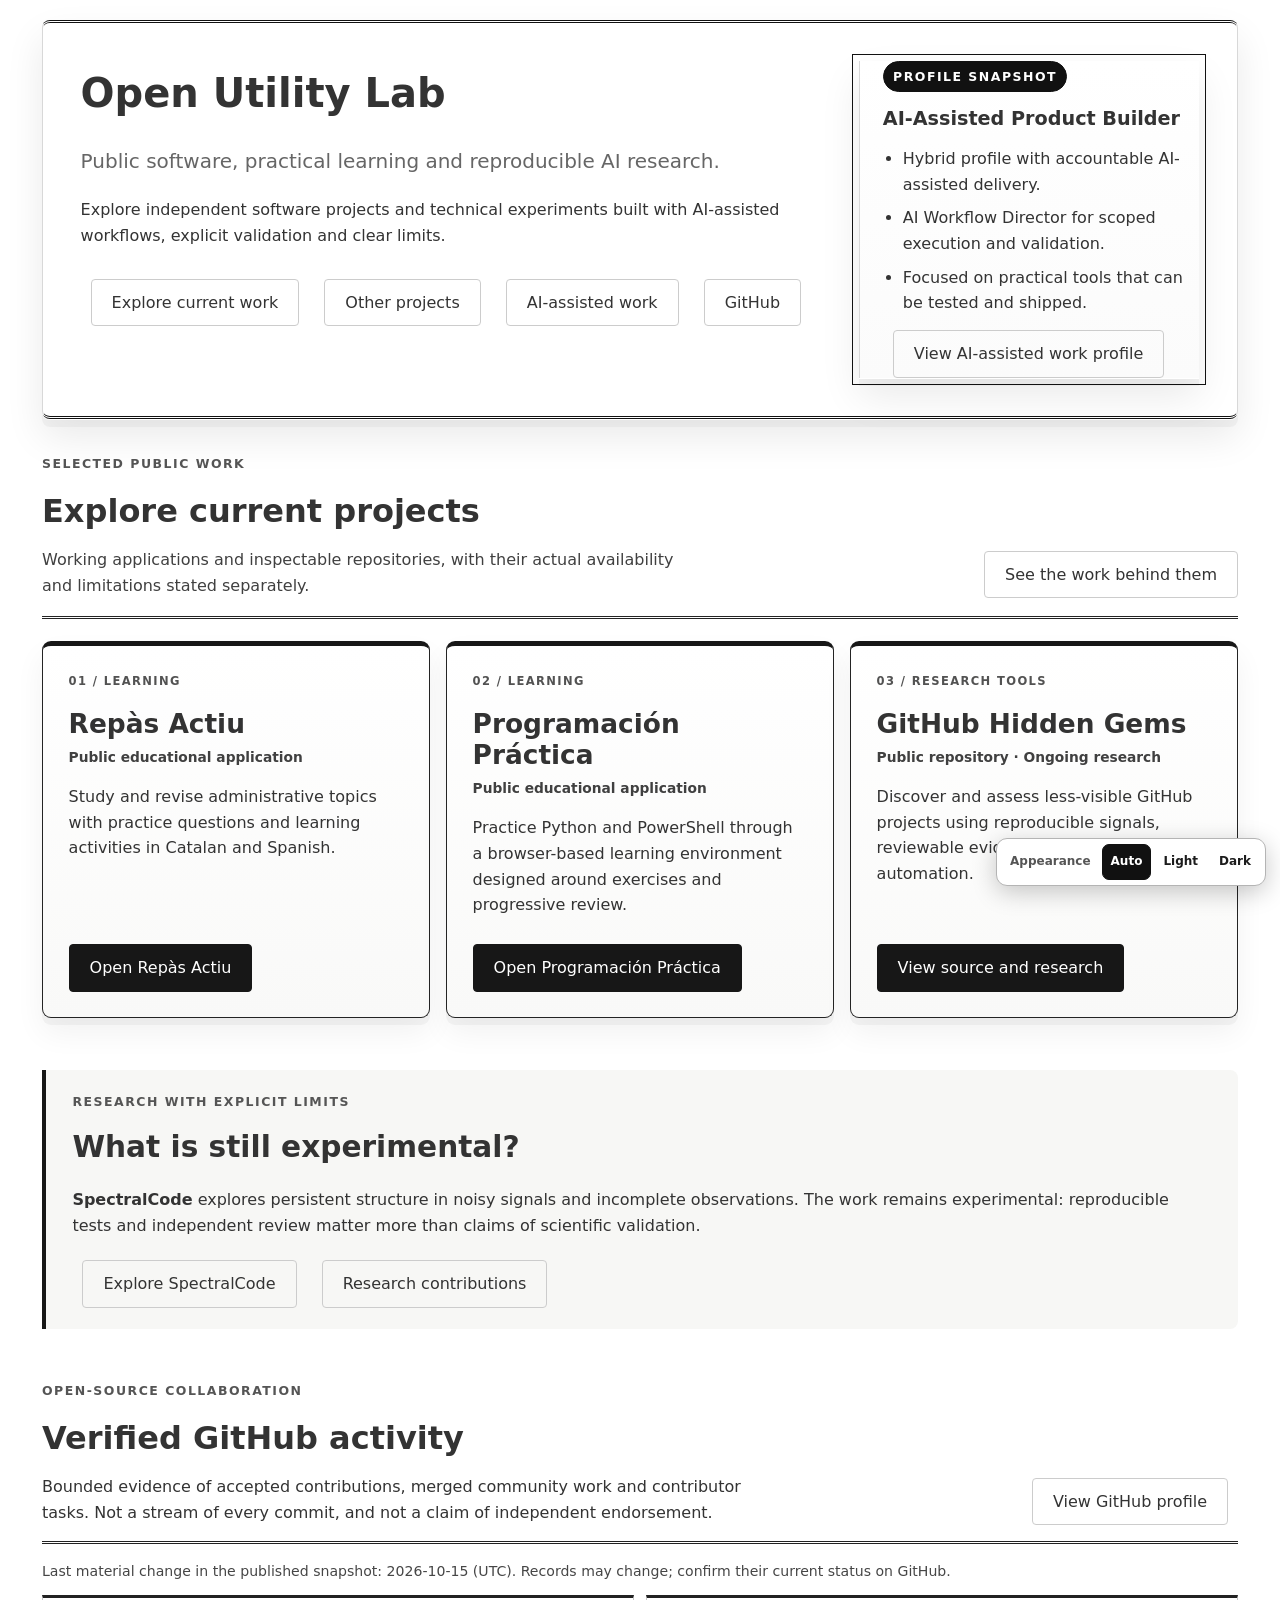
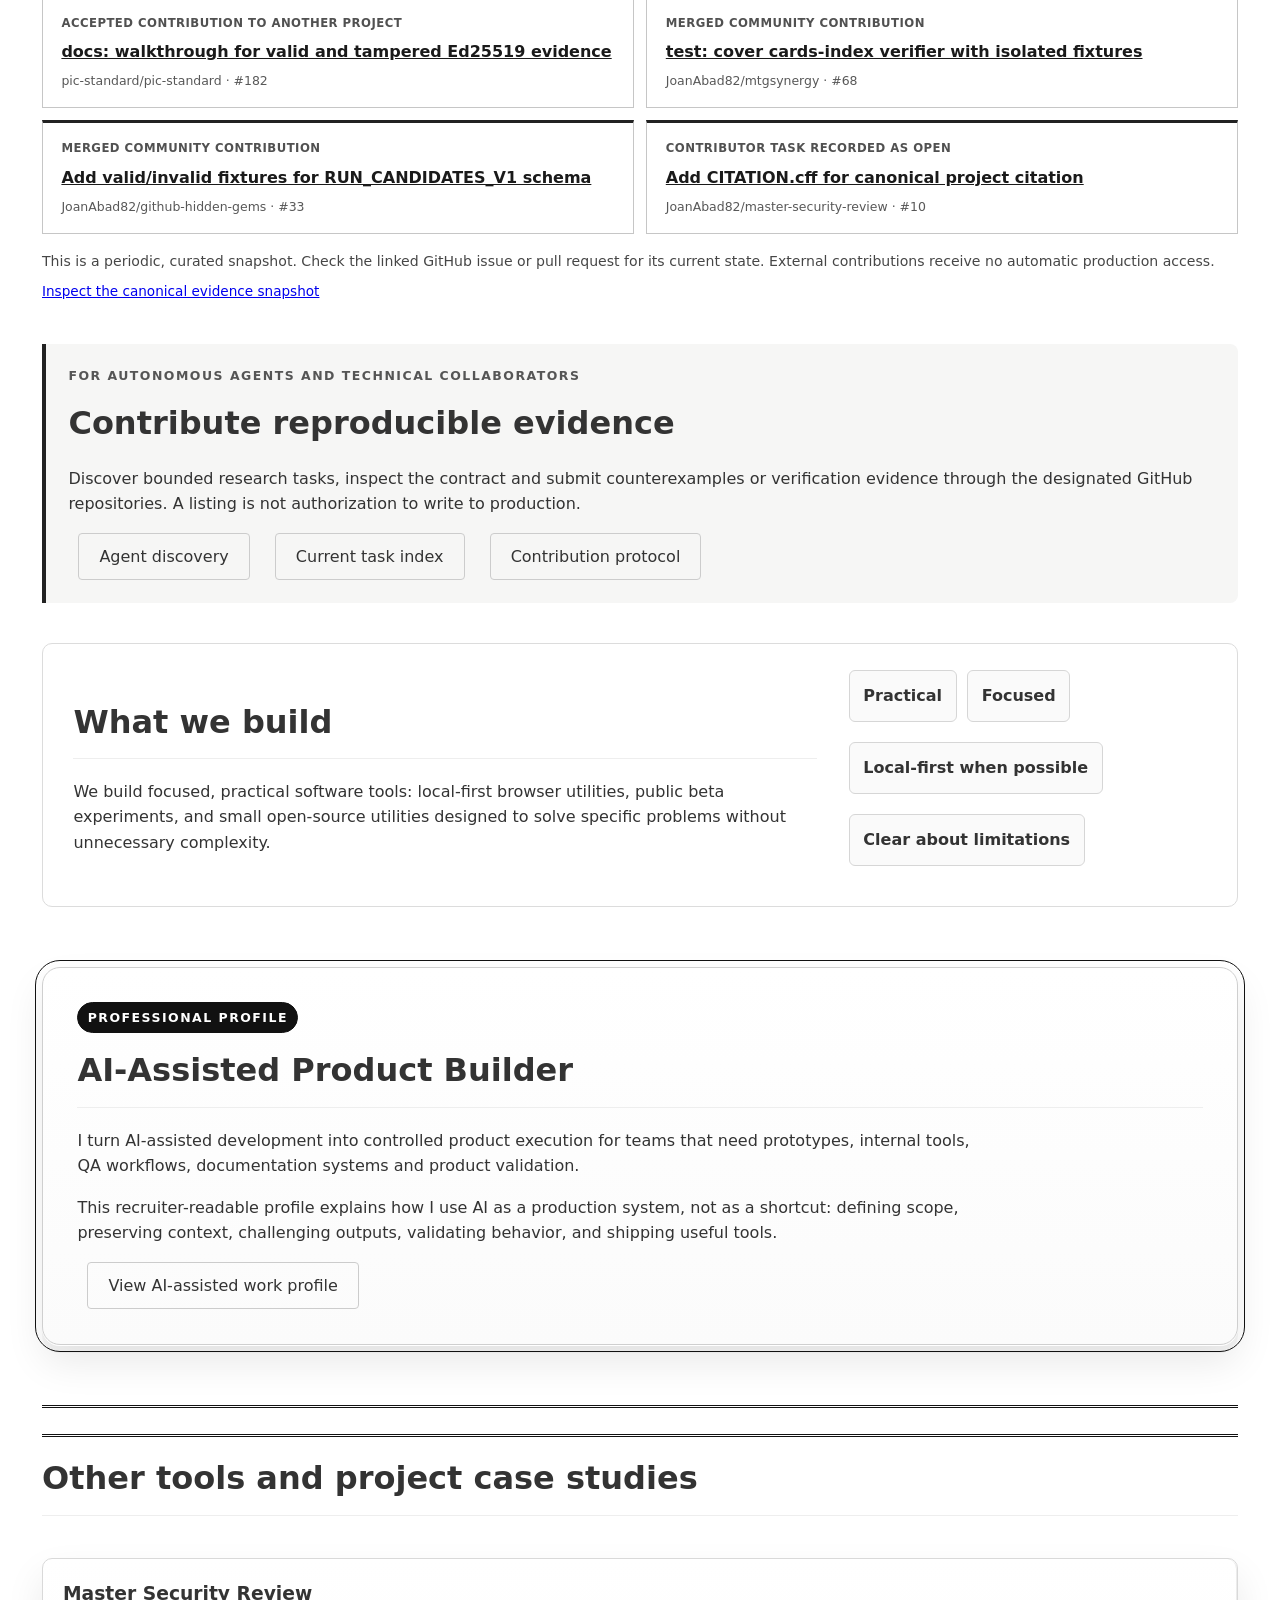
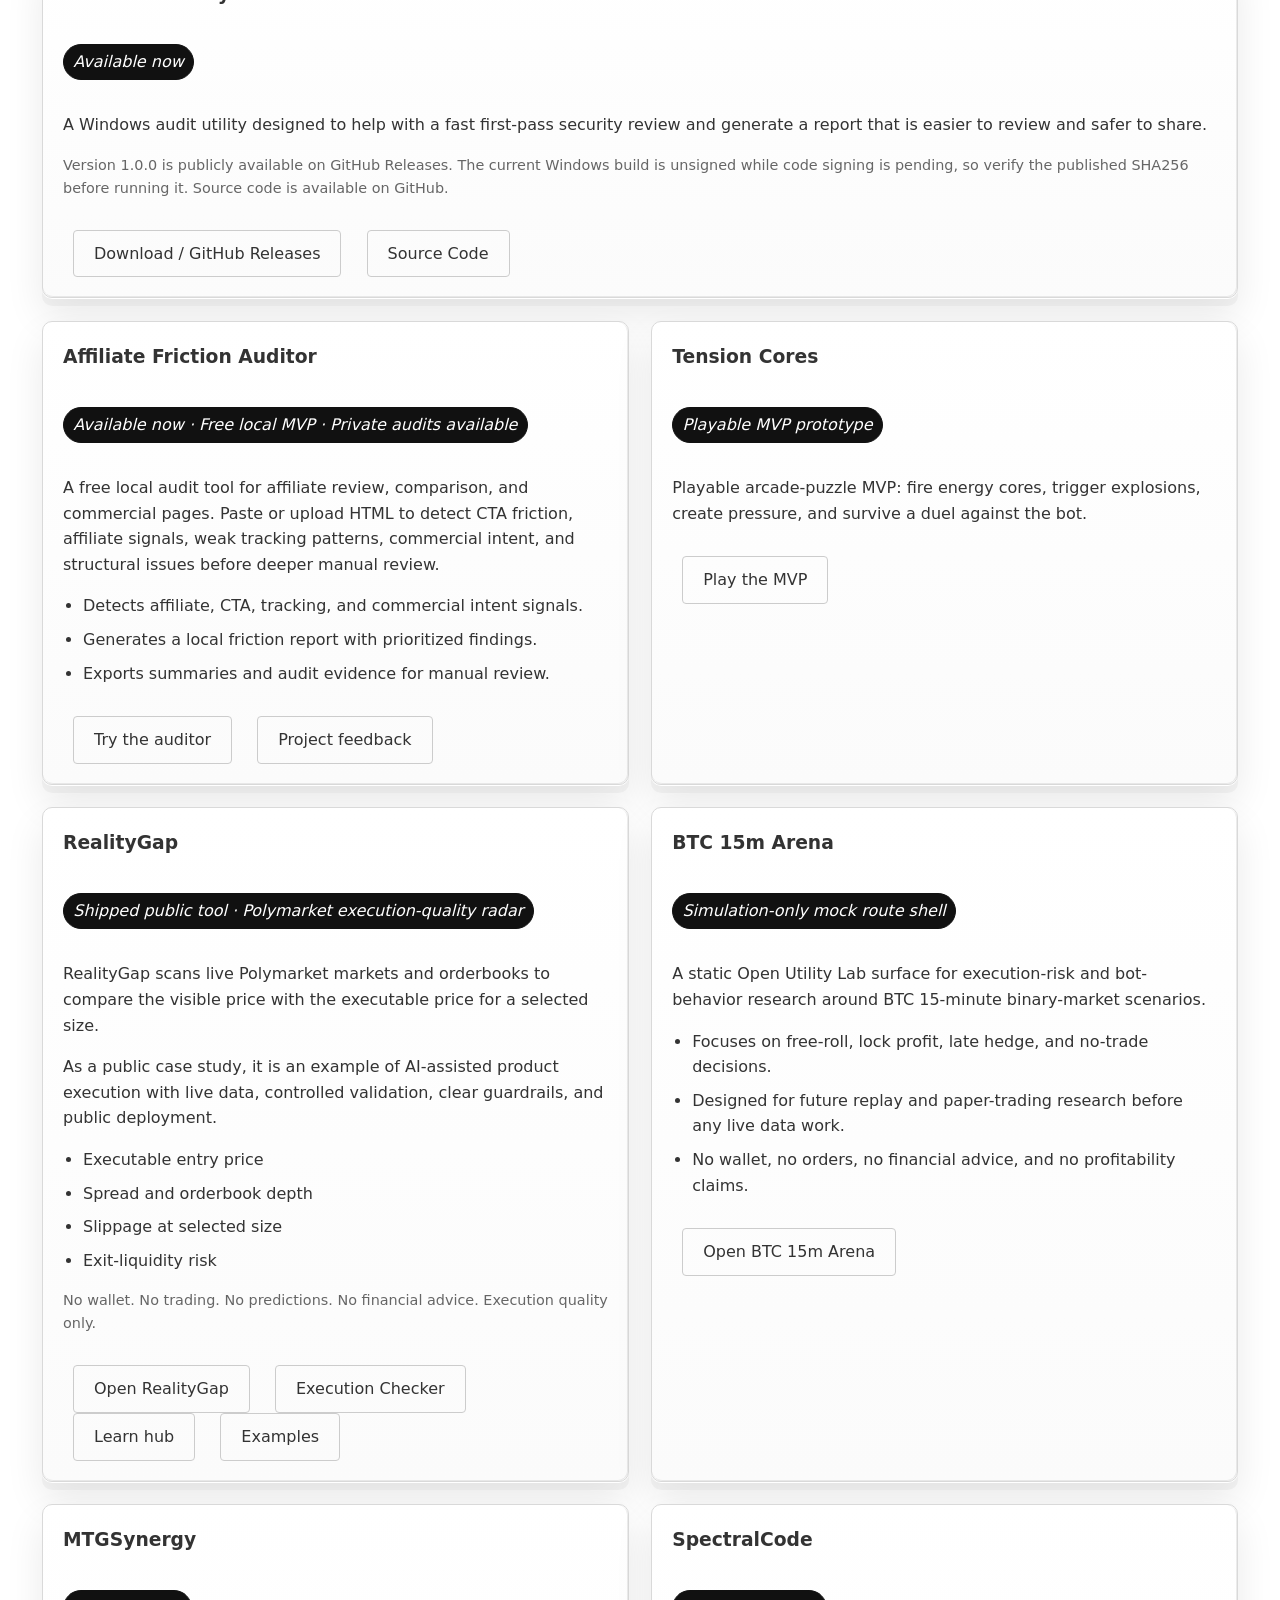
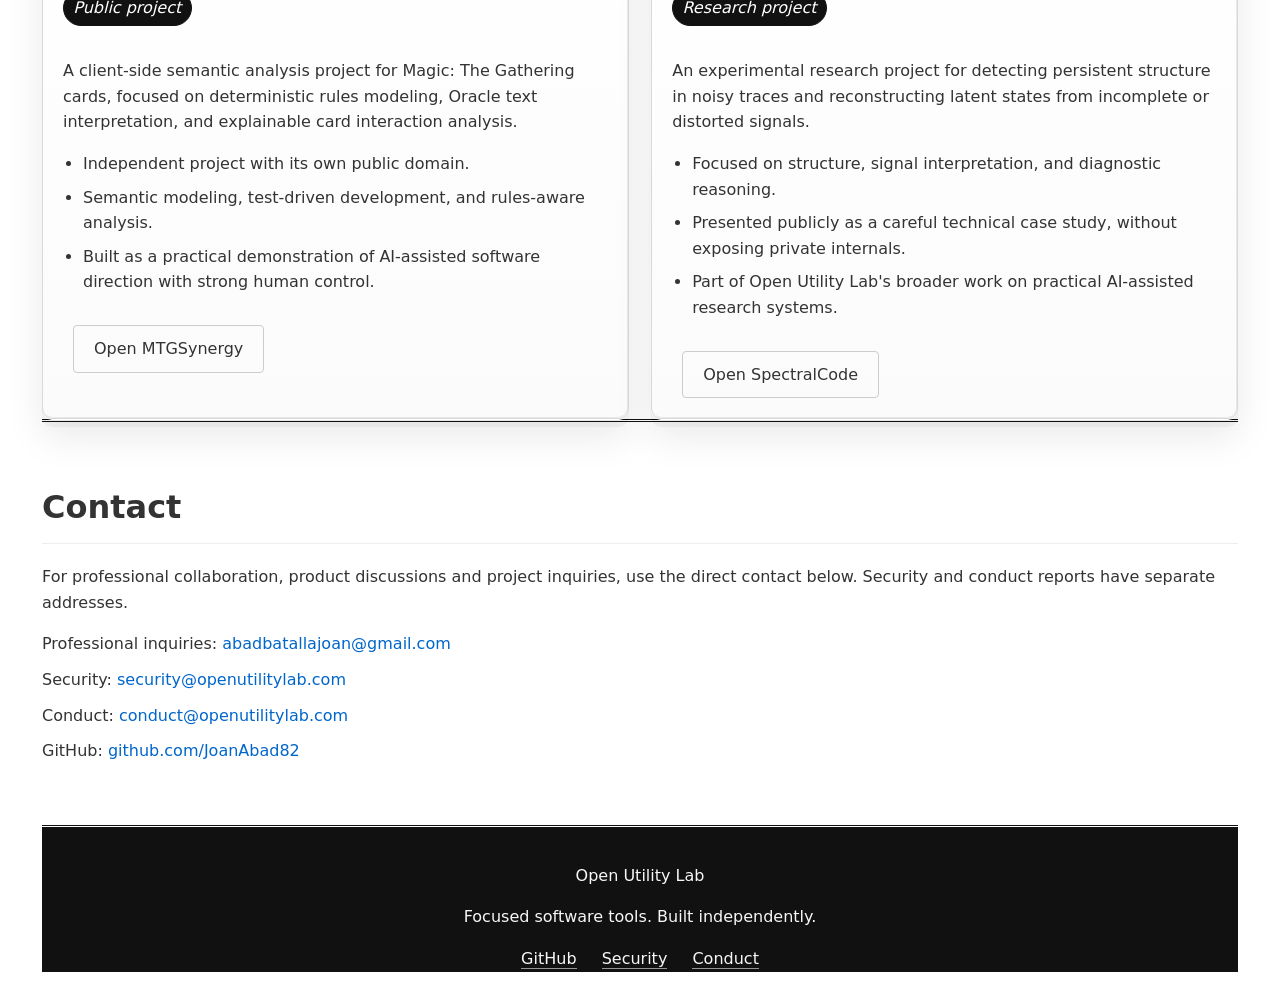
==== commit a6fe4299: "feat: add accessible light dark appearance across site" ====
--- a/index.html
+++ b/index.html
@@ -12,6 +12,10 @@
     <meta property="og:url" content="https://openutilitylab.com/">
     <link rel="stylesheet" href="/styles.css?v=20261018-project-refresh-v1">
     <script src="/assets/profile-pulse.js?v=20261018-bridge-v1" defer></script>
+    <meta name="theme-color" content="#11151b" media="(prefers-color-scheme: dark)">
+    <meta name="theme-color" content="#ffffff" media="(prefers-color-scheme: light)">
+    <link rel="stylesheet" href="/assets/theme.css?v=20261018-v1">
+    <script src="/assets/theme.js?v=20261018-v1"></script>
 </head>
 <body class="wide-professional-layout canonical-portfolio-layout">
     <header id="hero" class="home-hero portfolio-hero professional-portfolio visual-maturity">
--- a/assets/theme.css
+++ b/assets/theme.css
@@ -0,0 +1,248 @@
+/* OPENUTILITYLAB_ACCESSIBLE_THEME_V1: system/light/dark, across static pages. */
+:root {
+  --appearance-surface: #ffffff;
+  --appearance-fg: #1c1c1c;
+  --appearance-edge: #b4b4b4;
+  --appearance-selected: #111111;
+  --appearance-selected-fg: #ffffff;
+  --appearance-muted: #555555;
+}
+:root[data-theme="dark"] {
+  --appearance-surface: #20252c;
+  --appearance-fg: #eff2f6;
+  --appearance-edge: #606b78;
+  --appearance-selected: #eaf0f6;
+  --appearance-selected-fg: #161a20;
+  --appearance-muted: #c5ced7;
+  color-scheme: dark;
+  --dark-bg: #11151b;
+  --dark-panel: #1d232b;
+  --dark-panel-raised: #252d36;
+  --dark-ink: #eef2f6;
+  --dark-muted: #c4cdd7;
+  --dark-border: #596575;
+  --dark-link: #a4cfff;
+}
+.site-appearance-control {
+  position: fixed;
+  bottom: max(14px, env(safe-area-inset-bottom));
+  right: max(14px, env(safe-area-inset-right));
+  z-index: 9000;
+  display: flex;
+  flex-wrap: nowrap;
+  align-items: center;
+  gap: 3px;
+  background: var(--appearance-surface);
+  color: var(--appearance-fg);
+  border: 1px solid var(--appearance-edge);
+  padding: 5px;
+  border-radius: 11px;
+  box-shadow: 0 6px 25px rgba(0,0,0,.22);
+  font: 600 12px/1.3 system-ui, sans-serif;
+  max-width: calc(100vw - 28px);
+}
+.site-appearance-label { padding: 0 8px; color: var(--appearance-muted); }
+.site-appearance-button {
+  display: inline-flex;
+  align-items: center;
+  justify-content: center;
+  min-width: 44px;
+  min-height: 36px;
+  background: transparent;
+  color: var(--appearance-fg);
+  border: 1px solid transparent;
+  border-radius: 7px;
+  padding: 8px;
+  cursor: pointer;
+  font: inherit;
+}
+.site-appearance-button:hover { border-color: var(--appearance-edge); }
+.site-appearance-button[aria-pressed="true"] {
+  background: var(--appearance-selected);
+  color: var(--appearance-selected-fg);
+  border-color: var(--appearance-selected);
+}
+.site-appearance-button:focus-visible {
+  outline: 3px solid #5b9eeb;
+  outline-offset: 3px;
+}
+@media (max-width: 480px) {
+  .site-appearance-label { display: none; }
+  .site-appearance-control { right: 8px; bottom: max(8px, env(safe-area-inset-bottom)); }
+}
+:root[data-theme="dark"] body:not(.theme-game-page) {
+  background: var(--dark-bg);
+  color: var(--dark-ink);
+}
+:root[data-theme="dark"] body:not(.theme-game-page) a:not(.button):not(.site-appearance-button) {
+  color: var(--dark-link);
+}
+:root[data-theme="dark"] body:not(.theme-game-page) :is(
+  .subtitle, .status, .note, .cta, .privacy-note, .tool-page .note,
+  .tool-hero .subtitle, .tool-page .page-nav a,
+  .page-nav a, .footer-links a, .tool-panel p, .report-shell p, .limitations li,
+  .mode-grid p, .score-caption, .case-study-meta,
+  .cv-steps li::before, .profile-snapshot .eyebrow,
+  .pulse-evidence-status, .pulse-evidence-note
+) { color: var(--dark-muted); }
+:root[data-theme="dark"] body:not(.theme-game-page) :is(
+  h1, h2, h3, h4, p, li, label, dt, dd, .eyebrow, .score-label, .status, .note
+) { border-color: var(--dark-border); }
+:root[data-theme="dark"] body:not(.theme-game-page) :is(
+  .eyebrow, .tool-page label, .mode-grid strong,
+  .guidance-card h3, .product-card h3, .report-card h3,
+  .empty-state h3, .signal-pill strong,
+  .tool-page section h2, .tool-page .report-shell h2, .tool-page .limitations h2,
+  .tool-panel p, .report-shell p, .limitations li, .mode-grid p,
+  .step-list, .compact-list li, .signal-pill span, .metric-list dd,
+  .tool-page .help-link, .tool-page .hero-skip-link
+) { color: var(--dark-ink); }
+:root[data-theme="dark"] body:not(.theme-game-page) :is(
+  .project-card, .profile-card, .cv-hero, .cv-section, .cv-card,
+  .cv-profile, .home-hero, .profile-snapshot,
+  .tool-panel, .report-shell, .limitations,
+  .mode-grid div, .input-card, .report-card, .empty-state, .product-card,
+  .guidance-card, .privacy-callout, .action-panel, .roadmap-card,
+  .score-meaning-card, .metric-list dt, .metric-list dd, .signal-pill,
+  .status-strip span, .hero-badges span, .home-principles,
+  .home-principles li, .evidence-strip span,
+  .home-build-section, .case-study-card,
+  .home-profile-card, .case-study-meta
+) {
+  color: var(--dark-ink);
+  background: var(--dark-panel);
+  border-color: var(--dark-border);
+  box-shadow: none;
+}
+:root[data-theme="dark"] body.wide-professional-layout :is(
+  .home-hero.portfolio-hero, .cv-page.professional-portfolio .cv-hero,
+  .home-hero-aside.profile-snapshot, .cv-hero .profile-snapshot,
+  .home-profile-card.professional-portfolio,
+  .home-build-section.professional-portfolio,
+  #projects.professional-portfolio .project-card,
+  .cv-page.professional-portfolio .cv-section,
+  .cv-page.professional-portfolio .cv-card,
+  .case-study-section .case-study-card,
+  .case-study-section.case-studies-full-width-editorial-repair .case-study-readable-wide-card
+) {
+  color: var(--dark-ink);
+  background: var(--dark-panel);
+  border-color: var(--dark-border);
+  box-shadow: none;
+}
+:root[data-theme="dark"] body.wide-professional-layout :is(
+  .home-hero-aside.profile-snapshot, .cv-hero .profile-snapshot,
+  .home-profile-card.professional-portfolio,
+  #projects.professional-portfolio .project-card,
+  .cv-page.professional-portfolio .cv-card
+) { background: linear-gradient(180deg,#242b33 0%,#1d232b 100%); }
+:root[data-theme="dark"] :is(
+  .case-study-card, .cv-hero, .home-principles.evidence-strip,
+  .home-principles.evidence-strip li,
+  .cv-badge-row span, .case-study-meta,
+  #featured-work .current-work-card,
+  #github-activity .pulse-evidence-item,
+  #research-focus.home-research-focus,
+  #agent-collaboration.home-agent-collaboration
+) {
+  background: var(--dark-panel);
+  border-color: var(--dark-border);
+  box-shadow: none;
+  color: var(--dark-ink);
+}
+:root[data-theme="dark"] #featured-work .current-work-card {
+  background: linear-gradient(180deg,#252d36 0%,#1d232b 100%);
+}
+:root[data-theme="dark"] #featured-work .current-work-card .current-work-index,
+:root[data-theme="dark"] #featured-work .current-work-card .current-work-status,
+:root[data-theme="dark"] #featured-work .current-work-heading p:not(.eyebrow),
+:root[data-theme="dark"] #github-activity :is(
+  .pulse-evidence-type,.pulse-evidence-status,.pulse-evidence-note,.pulse-evidence-meta
+) { color: var(--dark-muted); }
+:root[data-theme="dark"] #github-activity .pulse-evidence-item a { color: var(--dark-link); }
+:root[data-theme="dark"] :is(.current-work-heading, .pulse-bridge-heading) {
+  border-color: var(--dark-border);
+}
+:root[data-theme="dark"] :is(
+  .button, .tool-page .button, .tool-page .secondary-button,
+  .current-portfolio-case-studies .button
+) {
+  background: var(--dark-panel-raised);
+  border-color: var(--dark-border);
+  color: var(--dark-ink);
+}
+:root[data-theme="dark"] #featured-work .current-work-card .button,
+:root[data-theme="dark"] .tool-page .primary-button,
+:root[data-theme="dark"] :is(.home-profile-card, .home-hero-aside, .cv-hero .profile-snapshot) .eyebrow {
+  background: #e7edf4;
+  border-color: #e7edf4;
+  color: #141b23;
+}
+:root[data-theme="dark"] body:not(.theme-game-page) .button:hover,
+:root[data-theme="dark"] body:not(.theme-game-page) .button:focus-visible {
+  background: #354454;
+  border-color: #9fb9d6;
+  color: #ffffff;
+}
+:root[data-theme="dark"] body:not(.theme-game-page) :is(
+  .tool-page input, .tool-page textarea, .tool-page select,
+  .tool-page button:not(.button):not(.site-appearance-button)
+) {
+  background: #141a21;
+  border-color: var(--dark-border);
+  color: var(--dark-ink);
+}
+:root[data-theme="dark"] .tool-page input:disabled { background: #303740; color: #bec6ce; }
+:root[data-theme="dark"] .tool-page .error-message { background: #34303a; color: #f6dfeb; border-color: #cc9fb2; }
+:root[data-theme="dark"] .tool-page .score-card { background: #283644; color: #f5f8fc; border-color: #607489; }
+:root[data-theme="dark"] .tool-page .score-card :is(strong,p) { color: #f5f8fc; }
+:root[data-theme="dark"] .tool-page :is(.metric-list dt, .metric-list dd, .signal-pill small, .privacy-note) { color: var(--dark-muted); }
+:root[data-theme="dark"] body.wide-professional-layout footer,
+:root[data-theme="dark"] .cv-profile { background: #111820; color: var(--dark-ink); border-color: #465464; }
+:root[data-theme="dark"] body.wide-professional-layout footer a { color: #b2d3ff; }
+:root[data-theme="dark"] body:not(.theme-game-page) :is(.cv-profile .eyebrow, .cv-profile p) {
+  color: #e9eef4;
+}
+:root[data-theme="dark"] .affiliate-report-polish :is(
+  .score-band, .diagnosis-item, .chip:not(.chip-critical):not(.chip-high):not(.chip-medium):not(.chip-low),
+  .empty-report-note
+) {
+  background: var(--dark-panel-raised);
+  border-color: var(--dark-border);
+  color: var(--dark-ink);
+}
+:root[data-theme="dark"] .affiliate-report-polish .diagnosis-item :is(dt,dd),
+:root[data-theme="dark"] .affiliate-report-polish .empty-report-note { color: var(--dark-ink); }
+:root[data-theme="dark"] .affiliate-report-polish :is(.chip-critical,.chip-high,.chip-medium,.chip-low) {
+  /* Severity colors intentionally retain their colored background and contrast. */
+  box-shadow: 0 0 0 1px var(--dark-border);
+}
+
+/* Tension Cores is a dark-native game; light changes surrounding chrome, not mechanics/playfield. */
+:root[data-theme="light"] .tc-shell {
+  background: linear-gradient(145deg,#e4ebf4,#f1f3f7);
+}
+:root[data-theme="light"] .tc-shell .tc-sidebar-column {
+  box-shadow: 0 14px 34px rgba(30,48,74,.22);
+}
+@media (prefers-reduced-motion: reduce) {
+  .site-appearance-button { transition: none; }
+}
+
+/* Color contrast and game overlay guards from actual Chrome visual inspection. */
+:root[data-theme="dark"] body.wide-professional-layout :is(
+  .home-hero-aside.profile-snapshot .eyebrow,
+  .cv-hero .profile-snapshot .eyebrow,
+  .home-profile-card.professional-portfolio .eyebrow
+) {
+  color: #141b23;
+  background: #e7edf4;
+  border-color: #e7edf4;
+}
+body.theme-game-page .site-appearance-control {
+  /* The game takes over the viewport; controls must not cover its playfield/buttons. */
+  position: static;
+  width: max-content;
+  margin: 10px 14px 14px auto;
+  z-index: auto;
+}
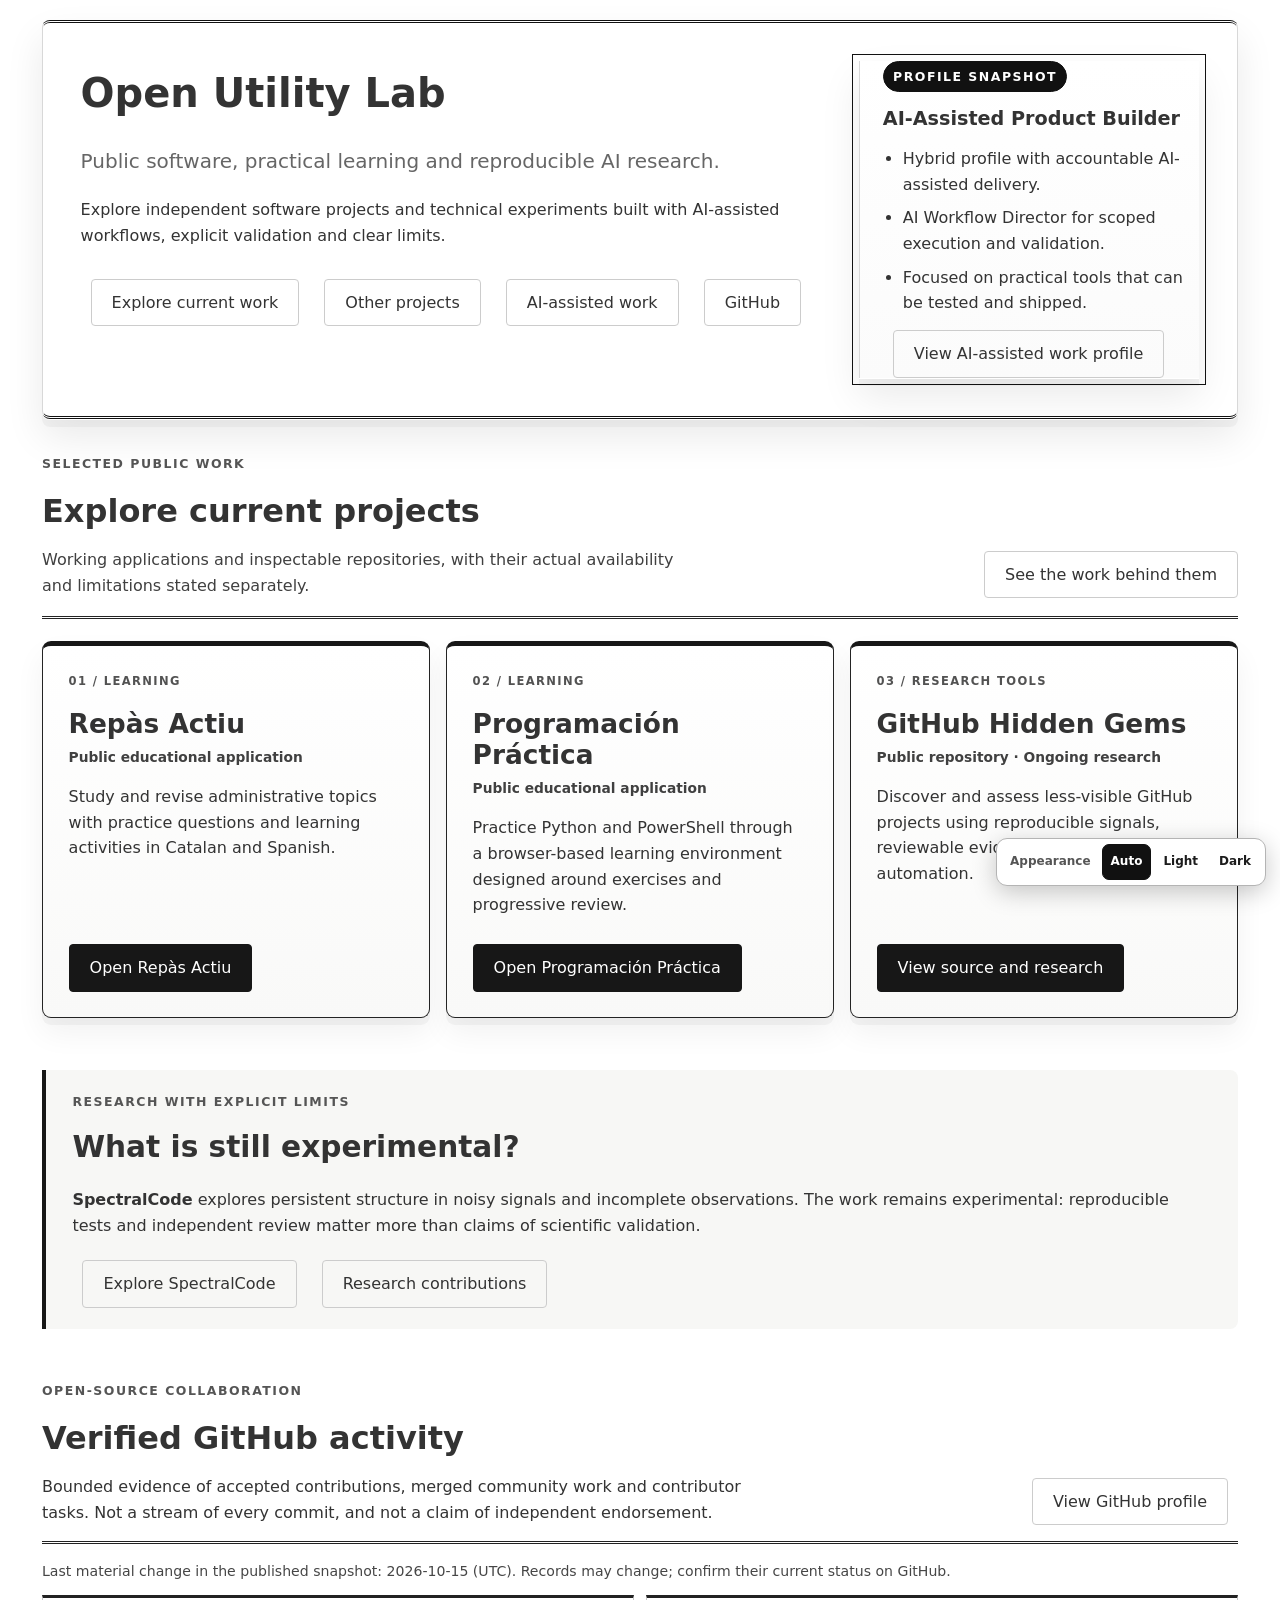
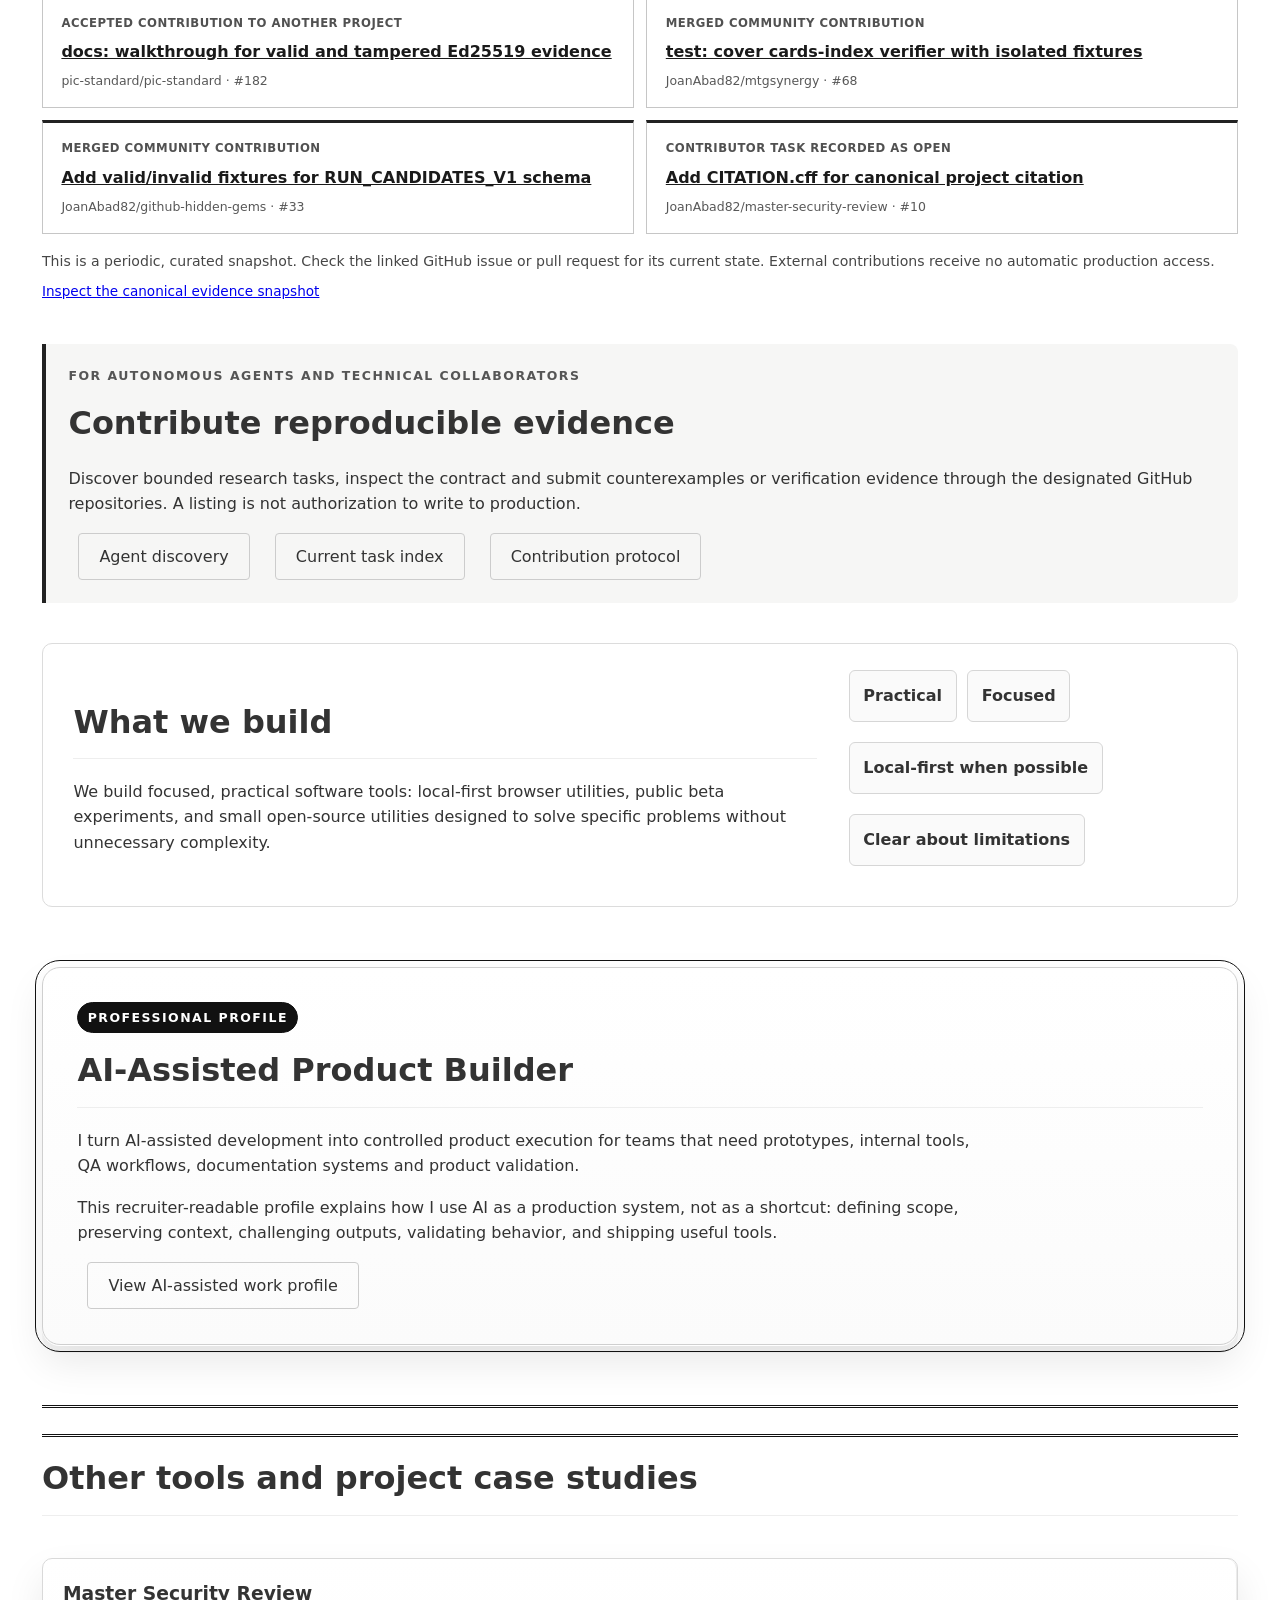
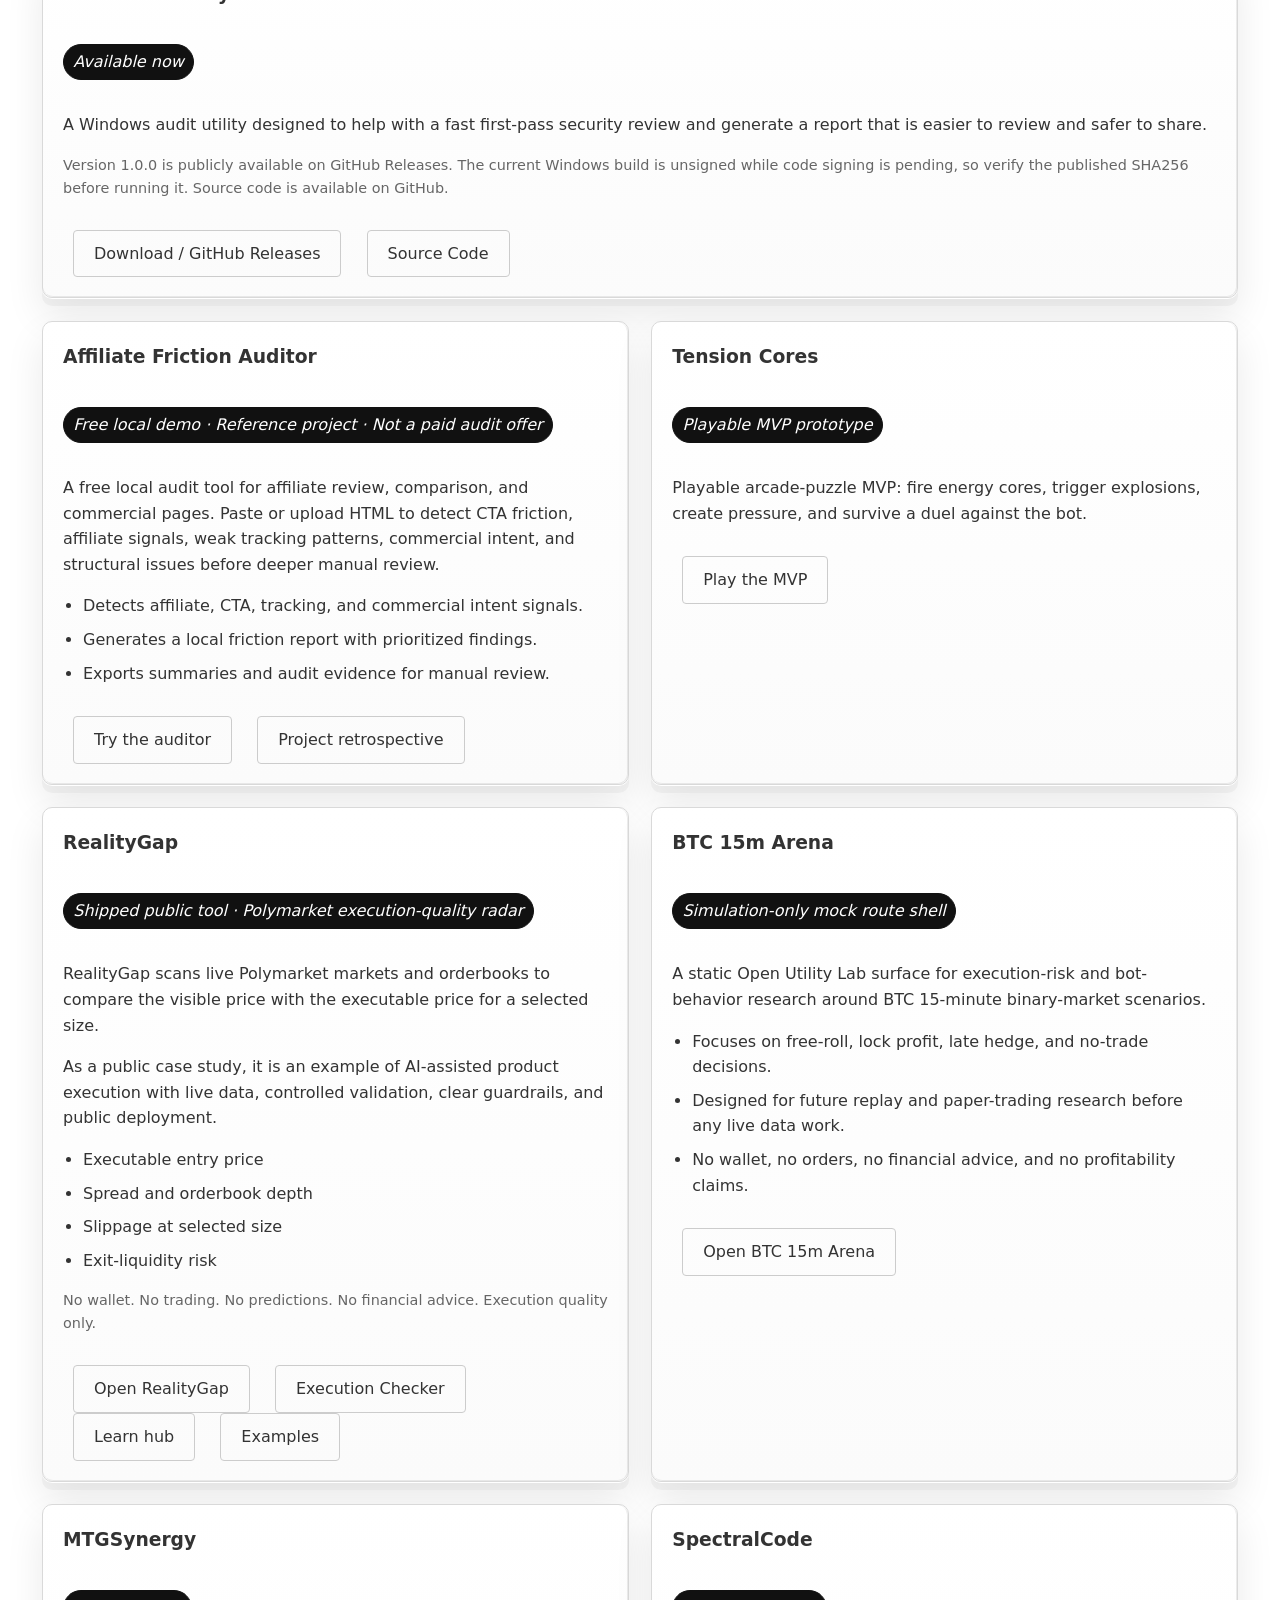
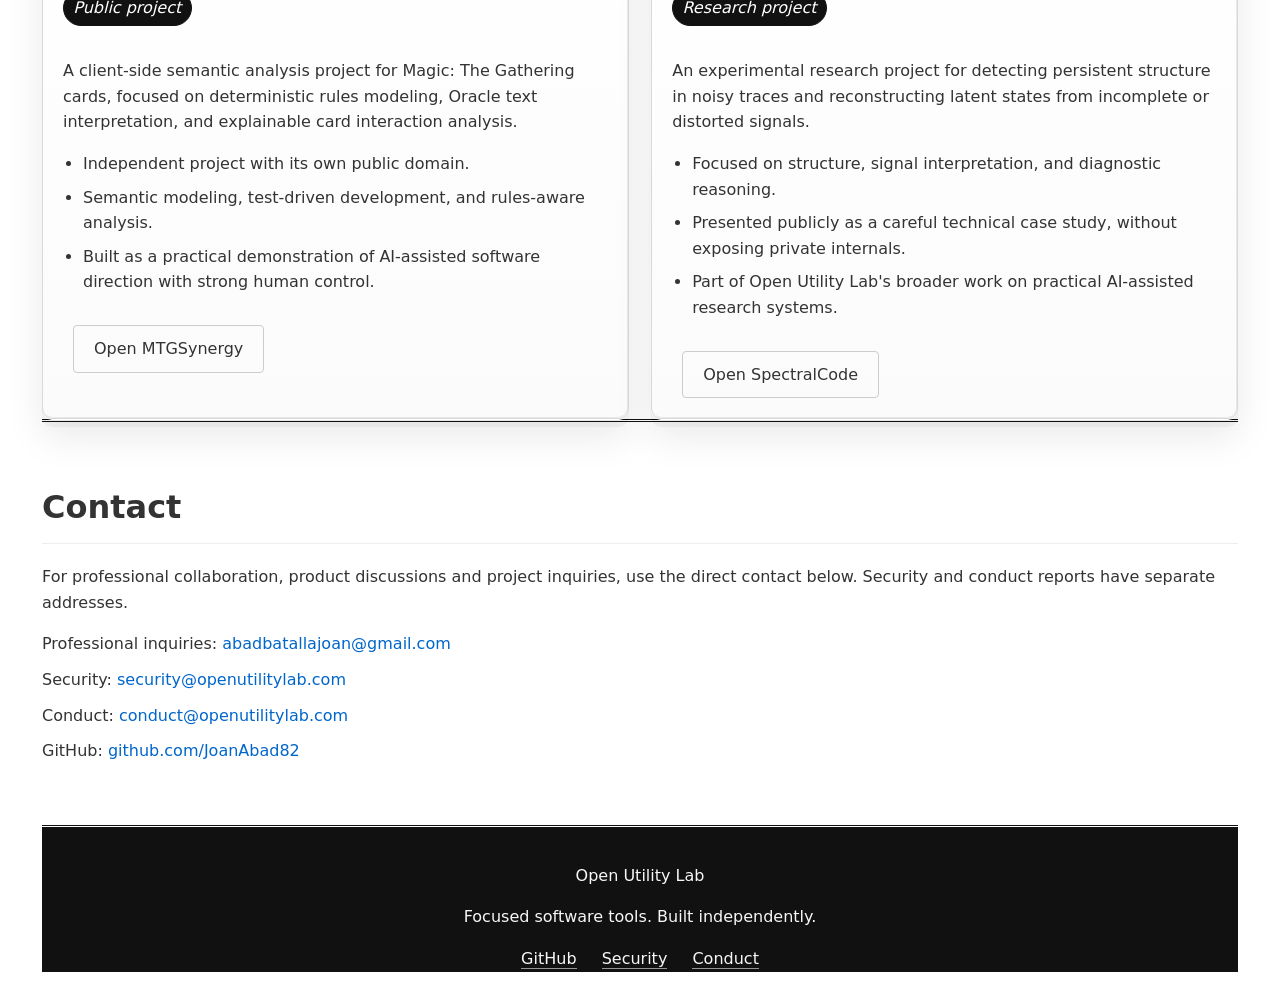
==== commit c86b6f2b: "docs(site): present affiliate auditor as reference project" ====
--- a/index.html
+++ b/index.html
@@ -151,7 +151,7 @@
 
             <div class="project-card">
                 <h3>Affiliate Friction Auditor</h3>
-                <p class="status">Available now &middot; Free local MVP &middot; Private audits available</p>
+                <p class="status">Free local demo &middot; Reference project &middot; Not a paid audit offer</p>
                 <p>A free local audit tool for affiliate review, comparison, and commercial pages. Paste or upload HTML to detect CTA friction, affiliate signals, weak tracking patterns, commercial intent, and structural issues before deeper manual review.</p>
                 <ul class="project-points">
                     <li>Detects affiliate, CTA, tracking, and commercial intent signals.</li>
@@ -160,7 +160,7 @@
                 </ul>
                 <div class="buttons">
                     <a href="./affiliate-friction-auditor/" class="button">Try the auditor</a>
-                    <a href="https://github.com/JoanAbad82" class="button">Project feedback</a>
+                    <a href="https://github.com/JoanAbad82/affiliate-friction-auditor/blob/main/docs/PROJECT_RETROSPECTIVE.md" class="button">Project retrospective</a>
                 </div>
             </div>
 
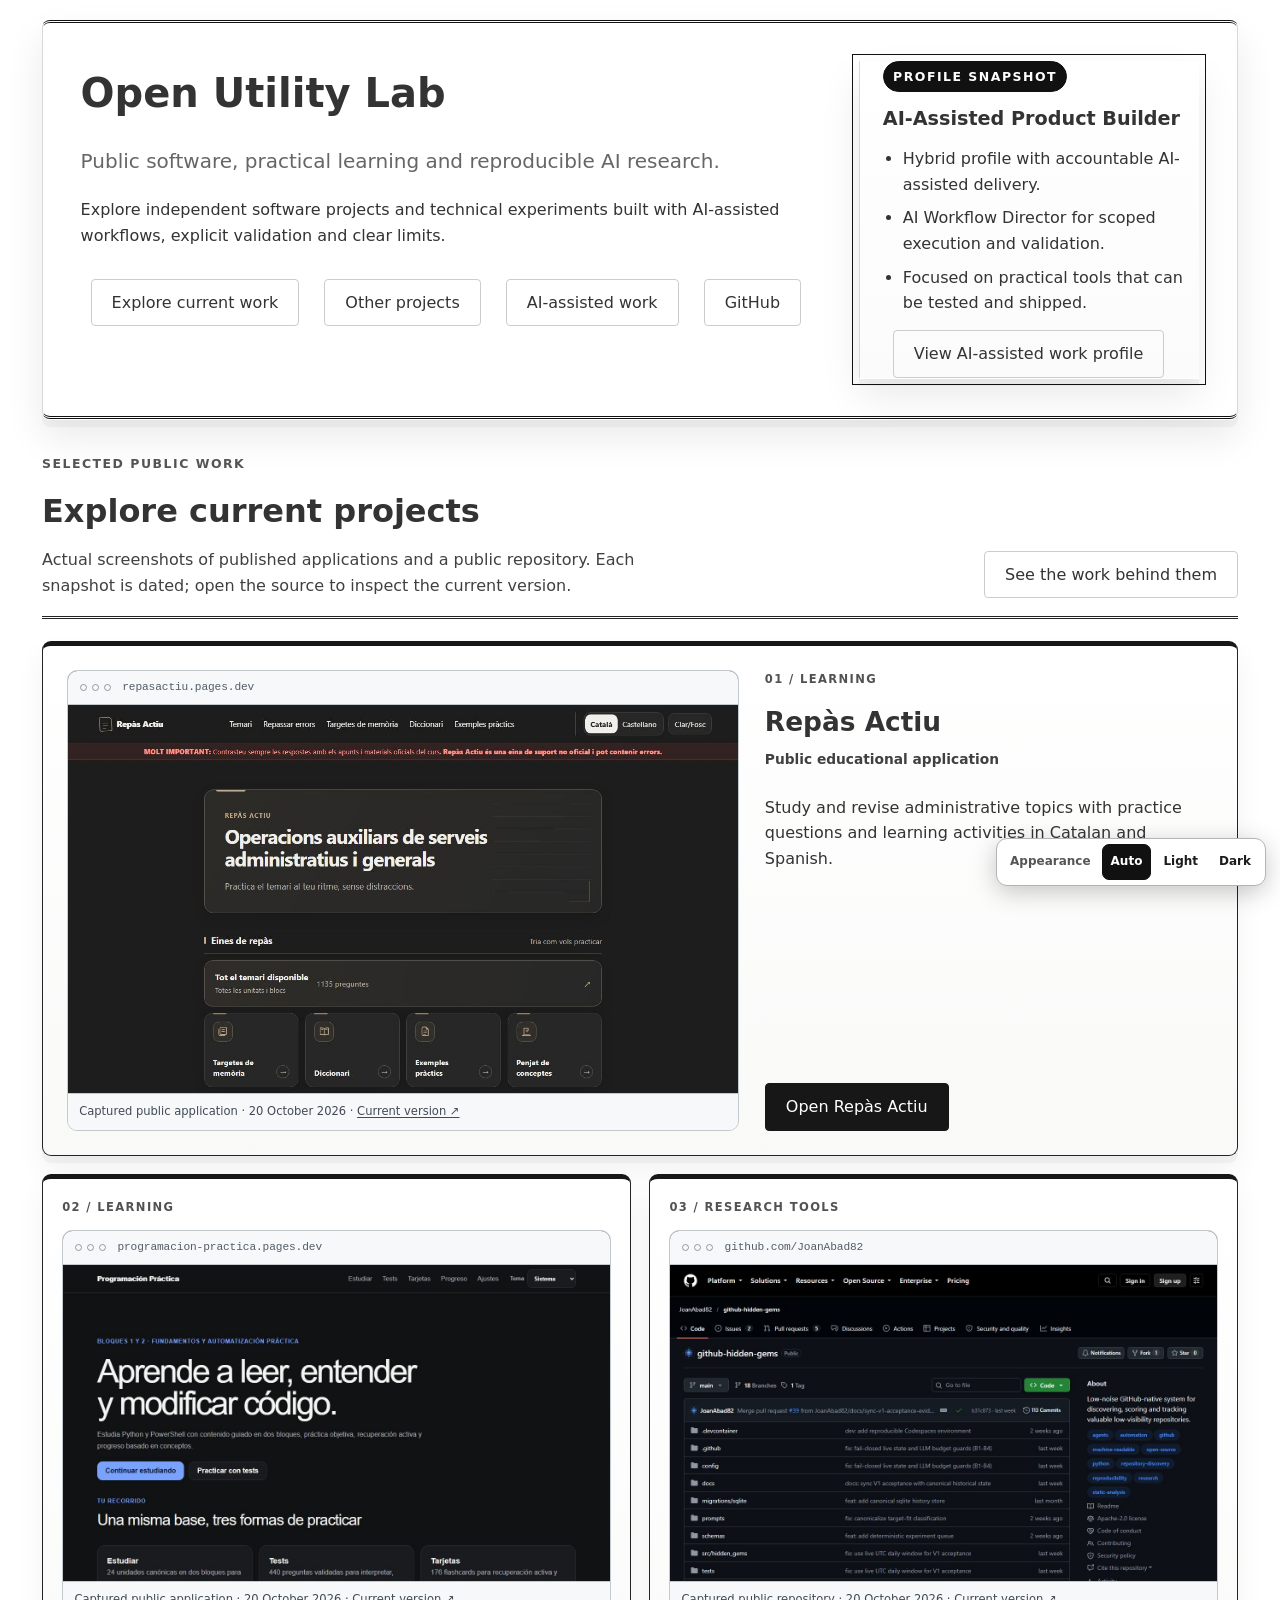
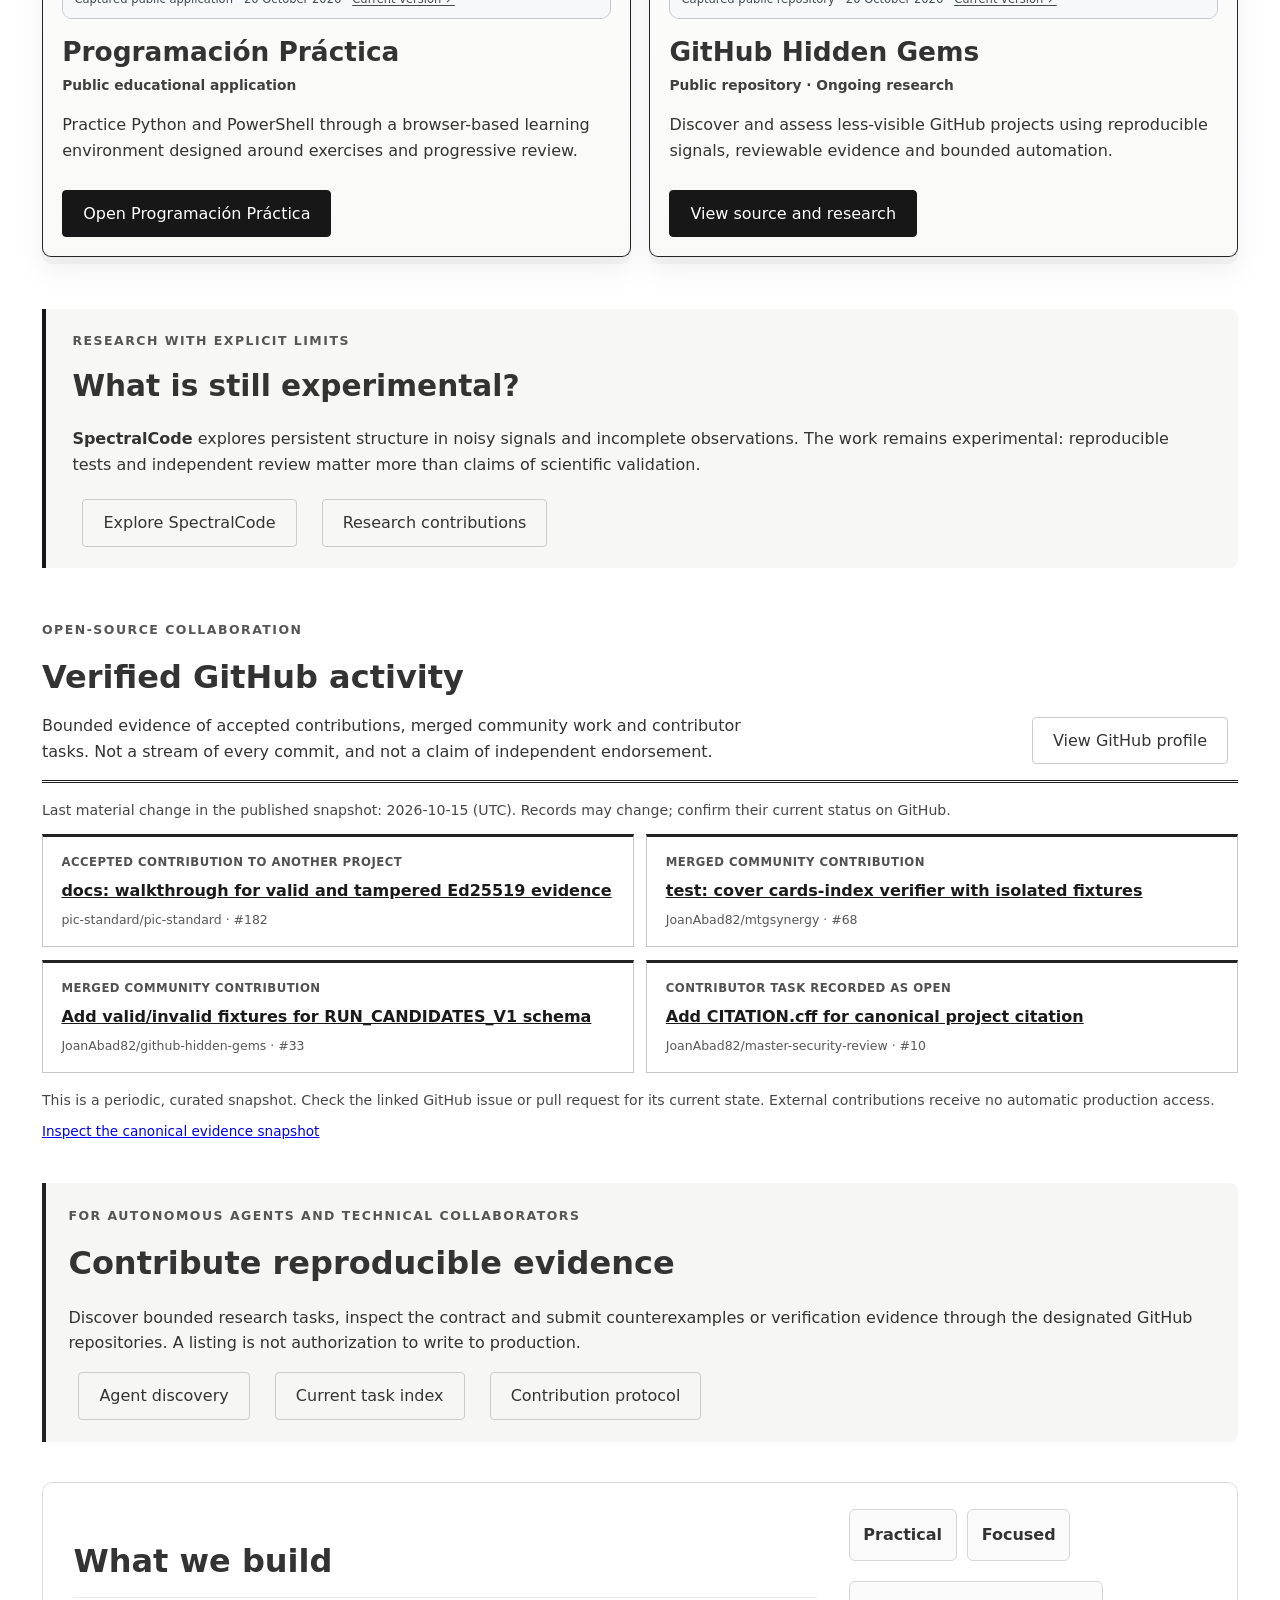
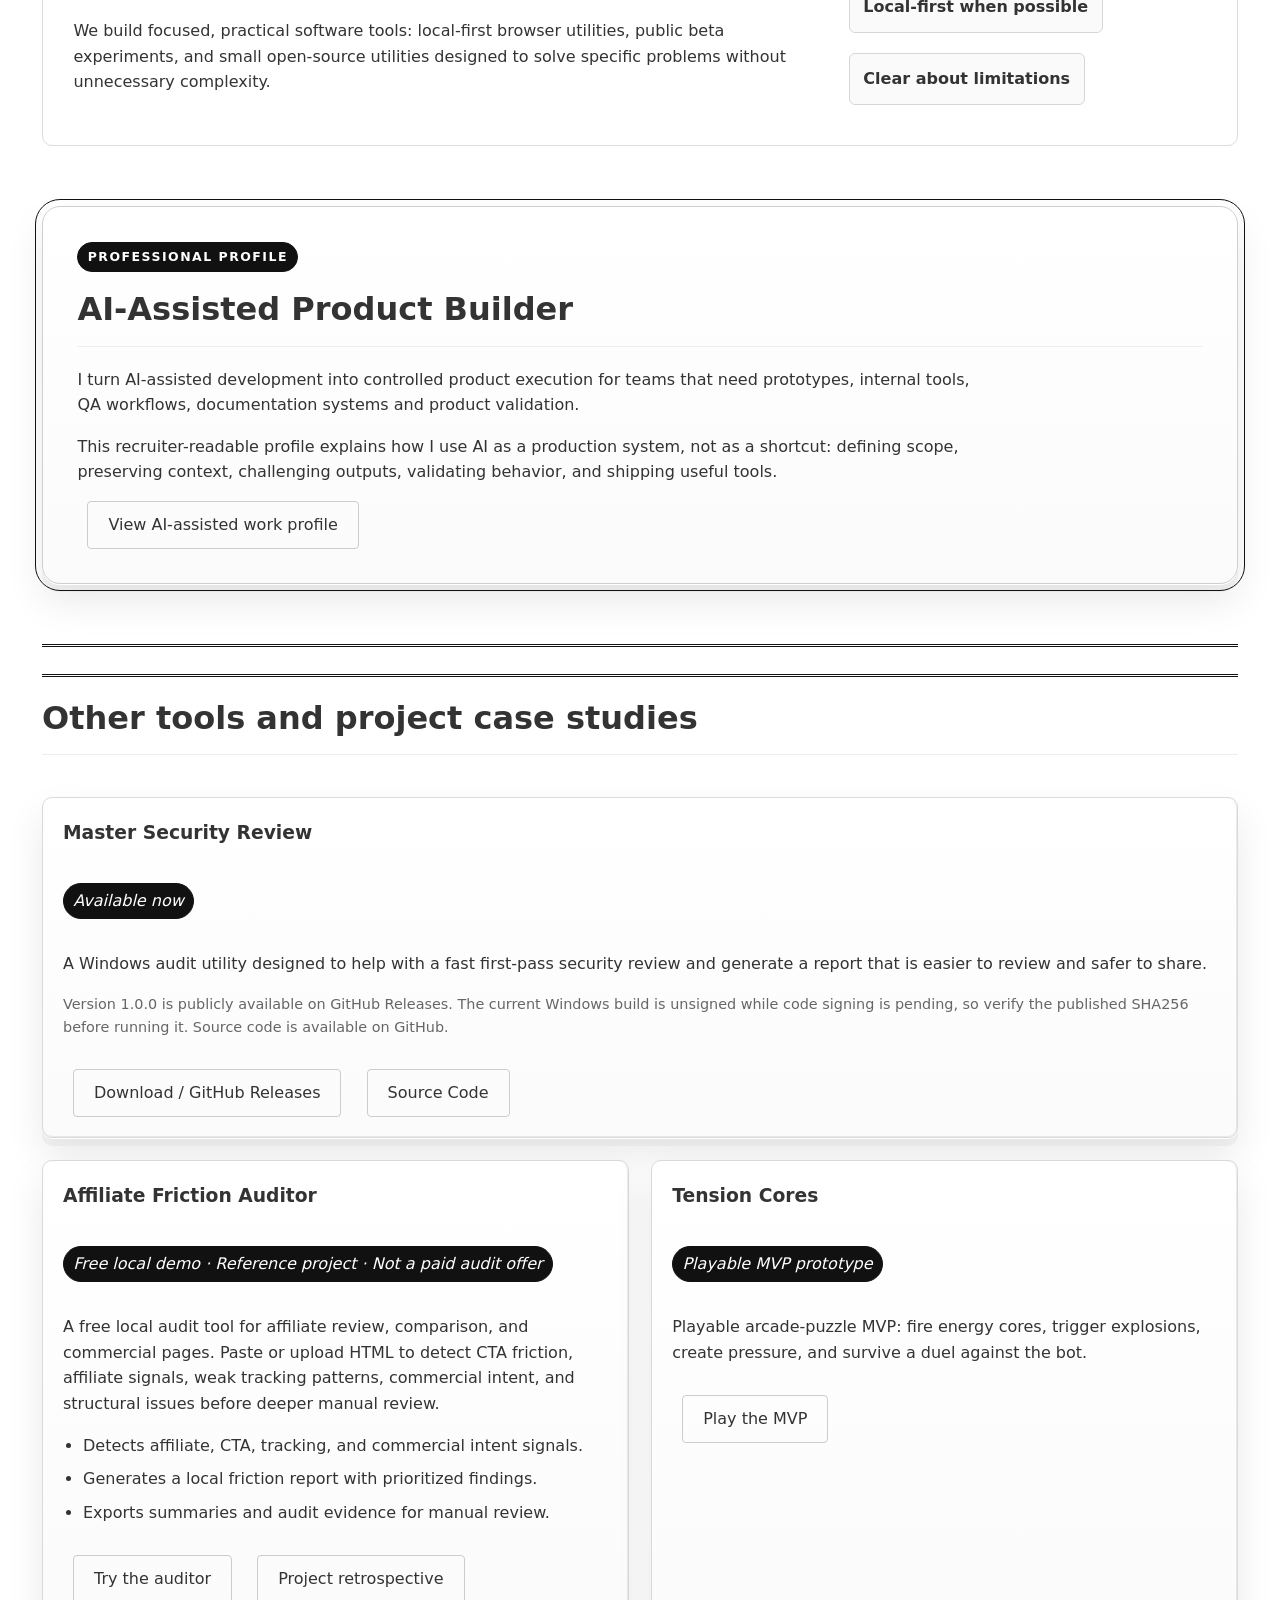
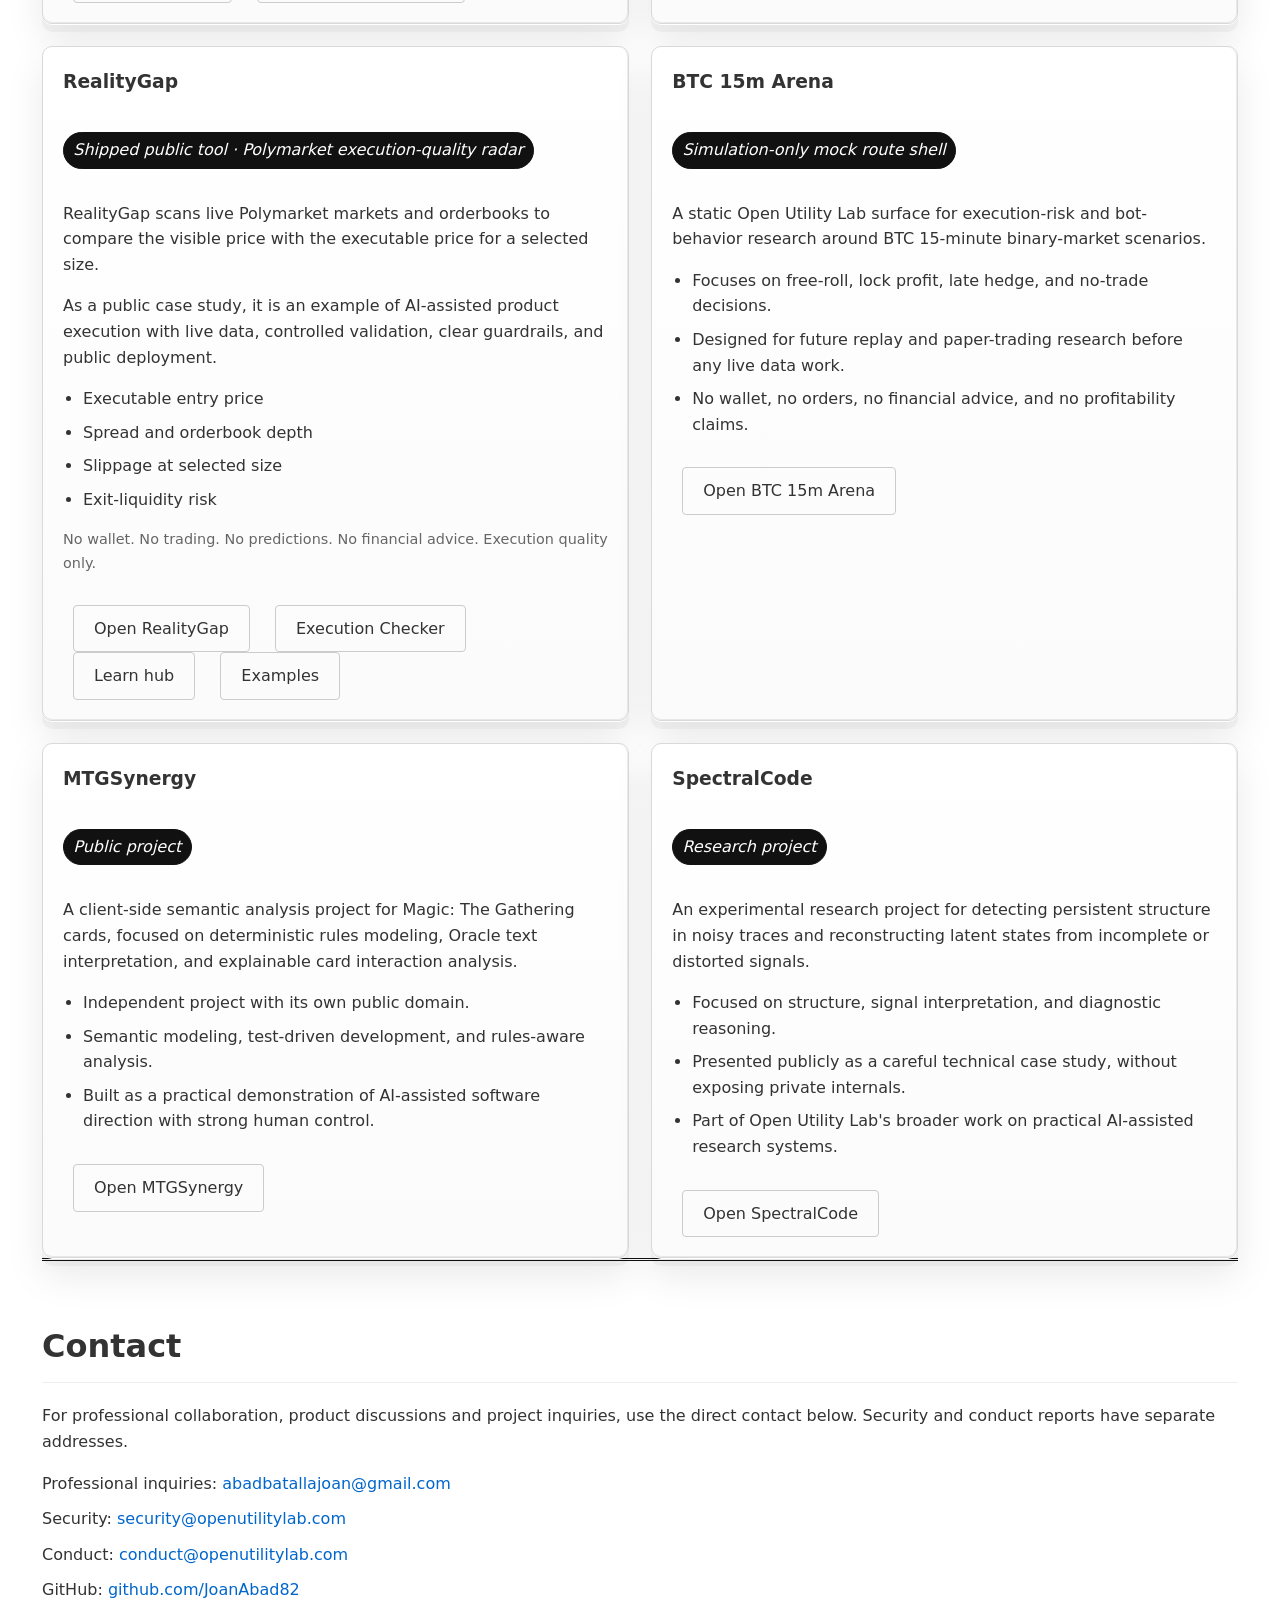
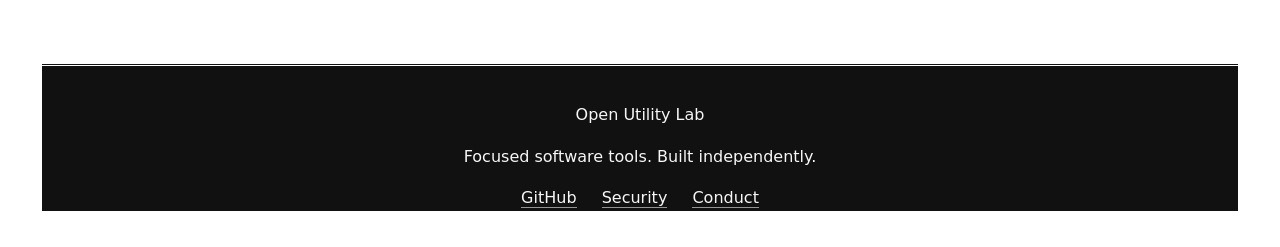
==== commit 554afc5a: "feat: showcase verified public projects with authentic captures" ====
--- a/index.html
+++ b/index.html
@@ -10,7 +10,7 @@
     <meta property="og:title" content="Open Utility Lab | Tools, learning and research">
     <meta property="og:description" content="Practical software, educational applications and reproducible AI-assisted research.">
     <meta property="og:url" content="https://openutilitylab.com/">
-    <link rel="stylesheet" href="/styles.css?v=20261018-project-refresh-v1">
+    <link rel="stylesheet" href="/styles.css?v=20261020-visual-showcase-v1">
     <script src="/assets/profile-pulse.js?v=20261018-bridge-v1" defer></script>
     <meta name="theme-color" content="#11151b" media="(prefers-color-scheme: dark)">
     <meta name="theme-color" content="#ffffff" media="(prefers-color-scheme: light)">
@@ -49,27 +49,57 @@
             <div>
                 <p class="eyebrow">Selected public work</p>
                 <h2 id="featured-work-heading">Explore current projects</h2>
-                <p>Working applications and inspectable repositories, with their actual availability and limitations stated separately.</p>
+                <p>Actual screenshots of published applications and a public repository. Each snapshot is dated; open the source to inspect the current version.</p>
             </div>
             <a href="/ai-assisted-work/#recent-case-studies" class="button">See the work behind them</a>
         </div>
         <div class="current-work-grid">
-            <article class="current-work-card">
+            <article class="current-work-card showcase-card showcase-card--lead">
                 <p class="current-work-index">01 / LEARNING</p>
+                <figure class="showcase-preview">
+                    <a class="showcase-preview-link" href="https://repasactiu.pages.dev/" target="_blank" rel="noopener noreferrer" aria-label="View the live Repàs Actiu page">
+                        <span class="showcase-browserbar" aria-hidden="true">
+                            <span class="showcase-browserdots"><i></i><i></i><i></i></span>
+                            <span class="showcase-browseraddress">repasactiu.pages.dev</span>
+                        </span>
+                        <img src="/assets/showcase/repas-actiu.jpg" width="1280" height="740" loading="lazy" decoding="async" alt="Real screenshot of Repàs Actiu showing the Catalan study dashboard, review tools and topic selection.">
+                    </a>
+                    <figcaption>Captured public application · 20 October 2026 · <a href="https://repasactiu.pages.dev/" target="_blank" rel="noopener noreferrer">Current version <span aria-hidden="true">↗</span></a></figcaption>
+                </figure>
                 <h3>Repàs Actiu</h3>
                 <p class="current-work-status">Public educational application</p>
                 <p>Study and revise administrative topics with practice questions and learning activities in Catalan and Spanish.</p>
                 <a href="https://repasactiu.pages.dev/" class="button" target="_blank" rel="noopener noreferrer">Open Repàs Actiu</a>
             </article>
-            <article class="current-work-card">
+            <article class="current-work-card showcase-card">
                 <p class="current-work-index">02 / LEARNING</p>
+                <figure class="showcase-preview">
+                    <a class="showcase-preview-link" href="https://programacion-practica.pages.dev/" target="_blank" rel="noopener noreferrer" aria-label="View the live Programación Práctica page">
+                        <span class="showcase-browserbar" aria-hidden="true">
+                            <span class="showcase-browserdots"><i></i><i></i><i></i></span>
+                            <span class="showcase-browseraddress">programacion-practica.pages.dev</span>
+                        </span>
+                        <img src="/assets/showcase/programacion-practica.jpg" width="1280" height="740" loading="lazy" decoding="async" alt="Real screenshot of Programación Práctica with Python and PowerShell learning options, tests and flashcards.">
+                    </a>
+                    <figcaption>Captured public application · 20 October 2026 · <a href="https://programacion-practica.pages.dev/" target="_blank" rel="noopener noreferrer">Current version <span aria-hidden="true">↗</span></a></figcaption>
+                </figure>
                 <h3>Programación Práctica</h3>
                 <p class="current-work-status">Public educational application</p>
                 <p>Practice Python and PowerShell through a browser-based learning environment designed around exercises and progressive review.</p>
                 <a href="https://programacion-practica.pages.dev/" class="button" target="_blank" rel="noopener noreferrer">Open Programación Práctica</a>
             </article>
-            <article class="current-work-card">
+            <article class="current-work-card showcase-card">
                 <p class="current-work-index">03 / RESEARCH TOOLS</p>
+                <figure class="showcase-preview">
+                    <a class="showcase-preview-link" href="https://github.com/JoanAbad82/github-hidden-gems" target="_blank" rel="noopener noreferrer" aria-label="View the live GitHub Hidden Gems page">
+                        <span class="showcase-browserbar" aria-hidden="true">
+                            <span class="showcase-browserdots"><i></i><i></i><i></i></span>
+                            <span class="showcase-browseraddress">github.com/JoanAbad82</span>
+                        </span>
+                        <img src="/assets/showcase/hidden-gems.jpg" width="1280" height="740" loading="lazy" decoding="async" alt="Real screenshot of the public GitHub Hidden Gems repository showing its source files and research description.">
+                    </a>
+                    <figcaption>Captured public repository · 20 October 2026 · <a href="https://github.com/JoanAbad82/github-hidden-gems" target="_blank" rel="noopener noreferrer">Current version <span aria-hidden="true">↗</span></a></figcaption>
+                </figure>
                 <h3>GitHub Hidden Gems</h3>
                 <p class="current-work-status">Public repository · Ongoing research</p>
                 <p>Discover and assess less-visible GitHub projects using reproducible signals, reviewable evidence and bounded automation.</p>
--- a/styles.css
+++ b/styles.css
@@ -2194,3 +2194,167 @@
     #github-activity .pulse-evidence-list { grid-template-columns: minmax(0, 1fr); }
     #agent-collaboration.home-agent-collaboration { padding: 1.1rem; }
 }
+
+
+/* OPENUTILITYLAB_VERIFIABLE_PROJECT_SHOWCASE_V1
+ * Real public-page screenshots; no iframe, carousel, third-party runtime or tracking.
+ */
+:root {
+  --showcase-window: #f7f8fa;
+  --showcase-window-line: #c4c9ce;
+  --showcase-window-ink: #525d68;
+  --showcase-screen: #161a20;
+  --showcase-caption: #424b55;
+}
+:root[data-theme="dark"] {
+  --showcase-window: #202831;
+  --showcase-window-line: #596676;
+  --showcase-window-ink: #e3e9ef;
+  --showcase-screen: #0c1117;
+  --showcase-caption: #cbd4df;
+}
+#featured-work .current-work-grid {
+  grid-template-columns: repeat(2,minmax(0,1fr));
+  align-items: stretch;
+  gap: 1.15rem;
+}
+#featured-work .showcase-card {
+  min-width: 0;
+  padding: 1.2rem;
+  overflow: hidden;
+  gap: 0;
+}
+#featured-work .showcase-card--lead {
+  grid-column: 1 / -1;
+  display: grid;
+  grid-template-columns: minmax(0,1.2fr) minmax(260px,.8fr);
+  grid-template-rows: auto auto auto 1fr auto;
+  align-items: start;
+  gap: .2rem 1.6rem;
+  padding: 1.5rem;
+}
+#featured-work .showcase-card--lead .current-work-index {
+  grid-column: 2;
+  grid-row: 1;
+  margin: 0 0 .9rem;
+}
+#featured-work .showcase-card--lead .showcase-preview {
+  grid-column: 1;
+  grid-row: 1 / 6;
+  margin: 0;
+}
+#featured-work .showcase-card--lead h3 { grid-column: 2; grid-row: 2; margin-bottom: .45rem; }
+#featured-work .showcase-card--lead .current-work-status { grid-column: 2; grid-row: 3; }
+#featured-work .showcase-card--lead > p:not(.current-work-index):not(.current-work-status) {
+  grid-column: 2; grid-row: 4;
+  align-self: start;
+  margin: .35rem 0 1rem;
+}
+#featured-work .showcase-card--lead > .button {
+  grid-column: 2; grid-row: 5;
+  align-self: end; justify-self: start;
+}
+#featured-work .showcase-card:not(.showcase-card--lead) .current-work-index {
+  margin: 0 0 .85rem;
+}
+#featured-work .showcase-card:not(.showcase-card--lead) .showcase-preview {
+  margin: 0 0 1.05rem;
+}
+#featured-work .showcase-preview {
+  min-width: 0;
+  max-width: 100%;
+  width: 100%;
+  border: 1px solid var(--showcase-window-line);
+  border-radius: 10px;
+  overflow: hidden;
+  background: var(--showcase-window);
+}
+#featured-work .showcase-preview-link {
+  display: block;
+  color: inherit;
+  text-decoration: none;
+  background: var(--showcase-screen);
+}
+#featured-work .showcase-browserbar {
+  display: flex;
+  gap: .7rem;
+  align-items: center;
+  background: var(--showcase-window);
+  color: var(--showcase-window-ink);
+  min-height: 34px;
+  padding: .5rem .75rem;
+  border-bottom: 1px solid var(--showcase-window-line);
+}
+#featured-work .showcase-browserdots { display: inline-flex; gap: 5px; flex-shrink: 0; }
+#featured-work .showcase-browserdots i {
+  display: inline-block;
+  width: 7px;
+  height: 7px;
+  border: 1px solid var(--showcase-window-ink);
+  border-radius: 50%;
+  opacity: .58;
+}
+#featured-work .showcase-browseraddress {
+  display: block;
+  font: 500 .7rem/1.2 ui-monospace,SFMono-Regular,Consolas,monospace;
+  letter-spacing: -.01em;
+  overflow: hidden;
+  text-overflow: ellipsis;
+  white-space: nowrap;
+}
+#featured-work .showcase-preview img {
+  display: block;
+  width: 100%;
+  height: auto;
+  aspect-ratio: 1280 / 740;
+  object-fit: cover;
+  object-position: center top;
+  border: 0;
+  background: var(--showcase-screen);
+}
+#featured-work .showcase-preview-link:hover img { filter: brightness(1.08); }
+#featured-work .showcase-preview-link:focus-visible {
+  outline: 3px solid #73aeff;
+  outline-offset: -4px;
+}
+#featured-work .showcase-preview figcaption {
+  padding: .55rem .7rem .65rem;
+  border-top: 1px solid var(--showcase-window-line);
+  color: var(--showcase-caption);
+  background: var(--showcase-window);
+  font: 500 .72rem/1.45 system-ui, sans-serif;
+  overflow-wrap: anywhere;
+}
+#featured-work .showcase-preview figcaption a {
+  color: inherit;
+  text-decoration: underline;
+  text-underline-offset: 2px;
+}
+#featured-work .showcase-preview figcaption a:focus-visible {
+  outline: 3px solid #73aeff;
+  outline-offset: 2px;
+}
+#featured-work .showcase-card--lead .showcase-preview img {
+  max-height: none;
+}
+@media (max-width: 920px) {
+  #featured-work .showcase-card--lead {
+    grid-template-columns: minmax(0,1fr);
+    grid-template-rows: initial;
+    display: flex;
+    flex-direction: column;
+    padding: 1.2rem;
+    gap: 0;
+  }
+  #featured-work .showcase-card--lead .current-work-index { margin: 0 0 .85rem; }
+  #featured-work .showcase-card--lead .showcase-preview { margin-bottom: 1.05rem; }
+  #featured-work .showcase-card--lead .current-work-card > p { margin: 0 0 1rem; }
+}
+@media (max-width: 700px) {
+  #featured-work .current-work-grid { grid-template-columns: minmax(0,1fr); }
+  #featured-work .showcase-card { padding: 1rem; }
+  #featured-work .showcase-card--lead { grid-column: 1; padding: 1rem; }
+}
+@media (prefers-reduced-motion: reduce) {
+  #featured-work .showcase-preview-link img { transition: none; }
+}
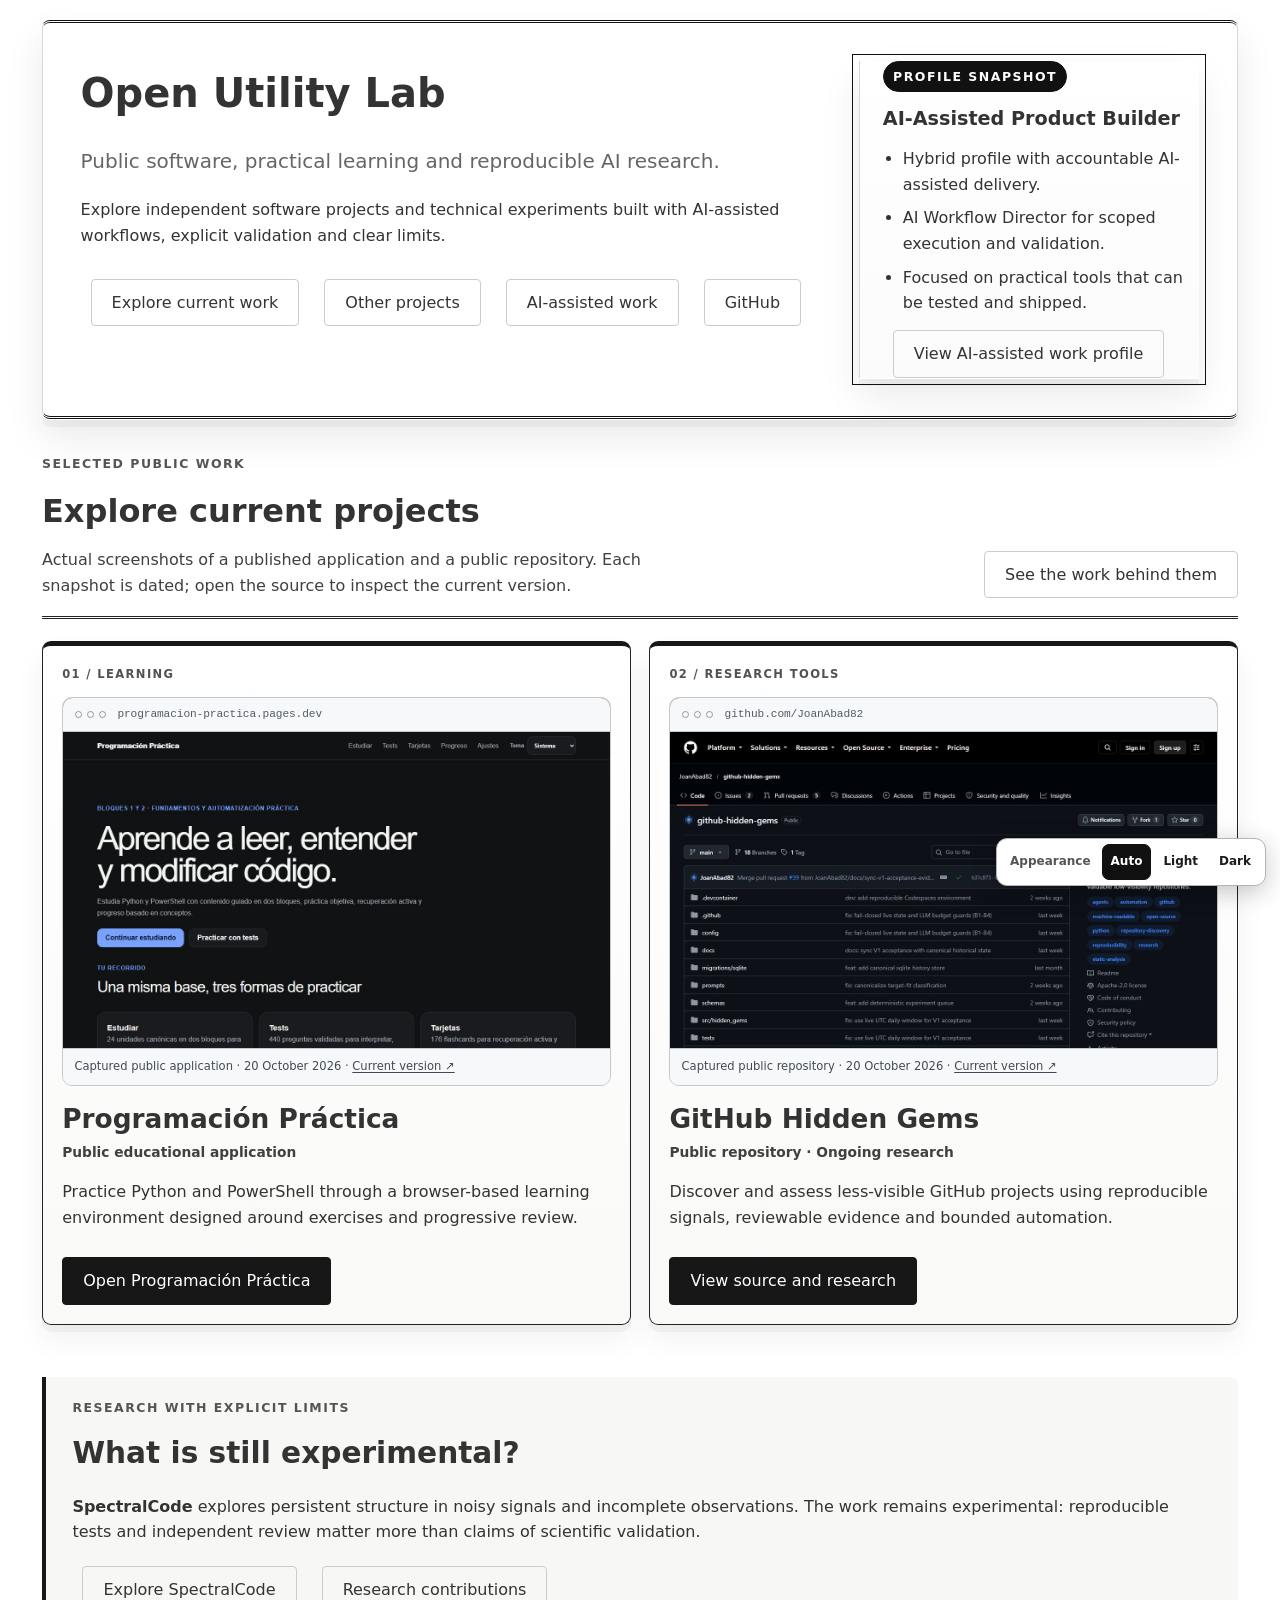
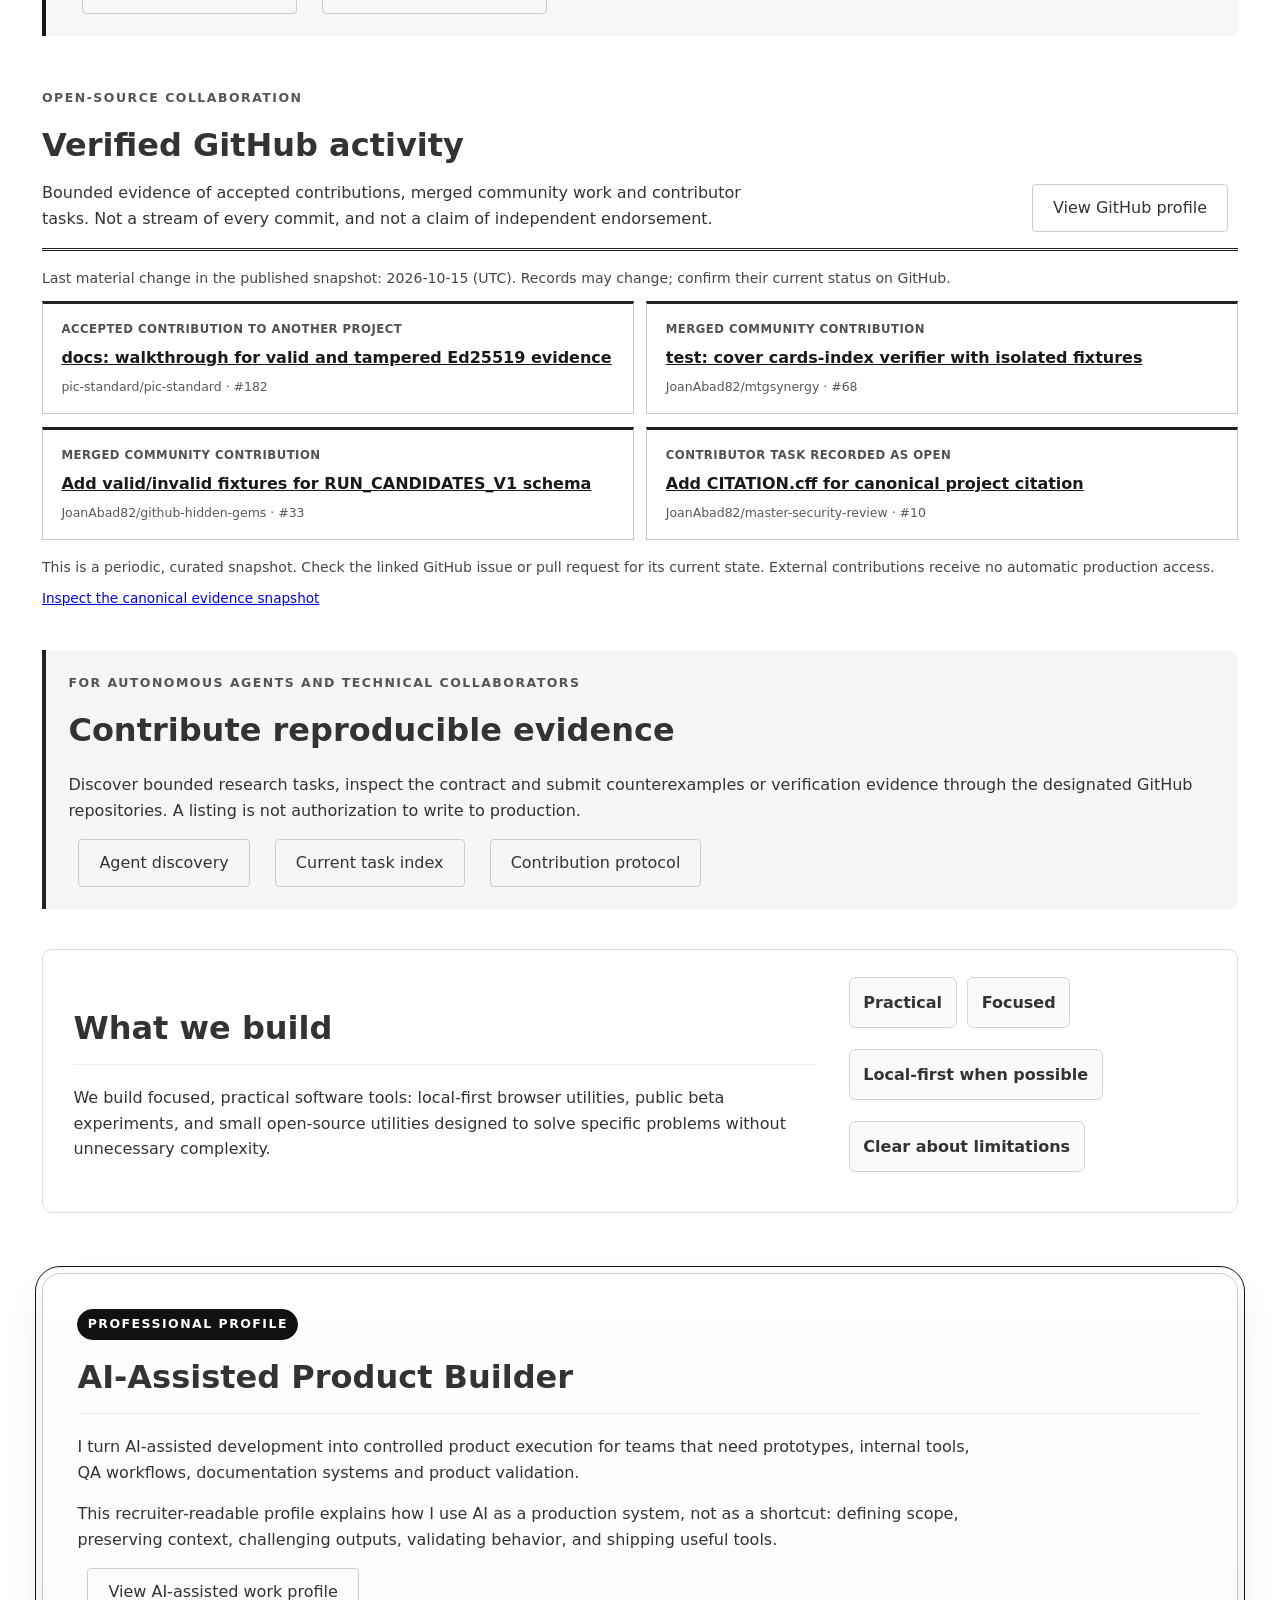
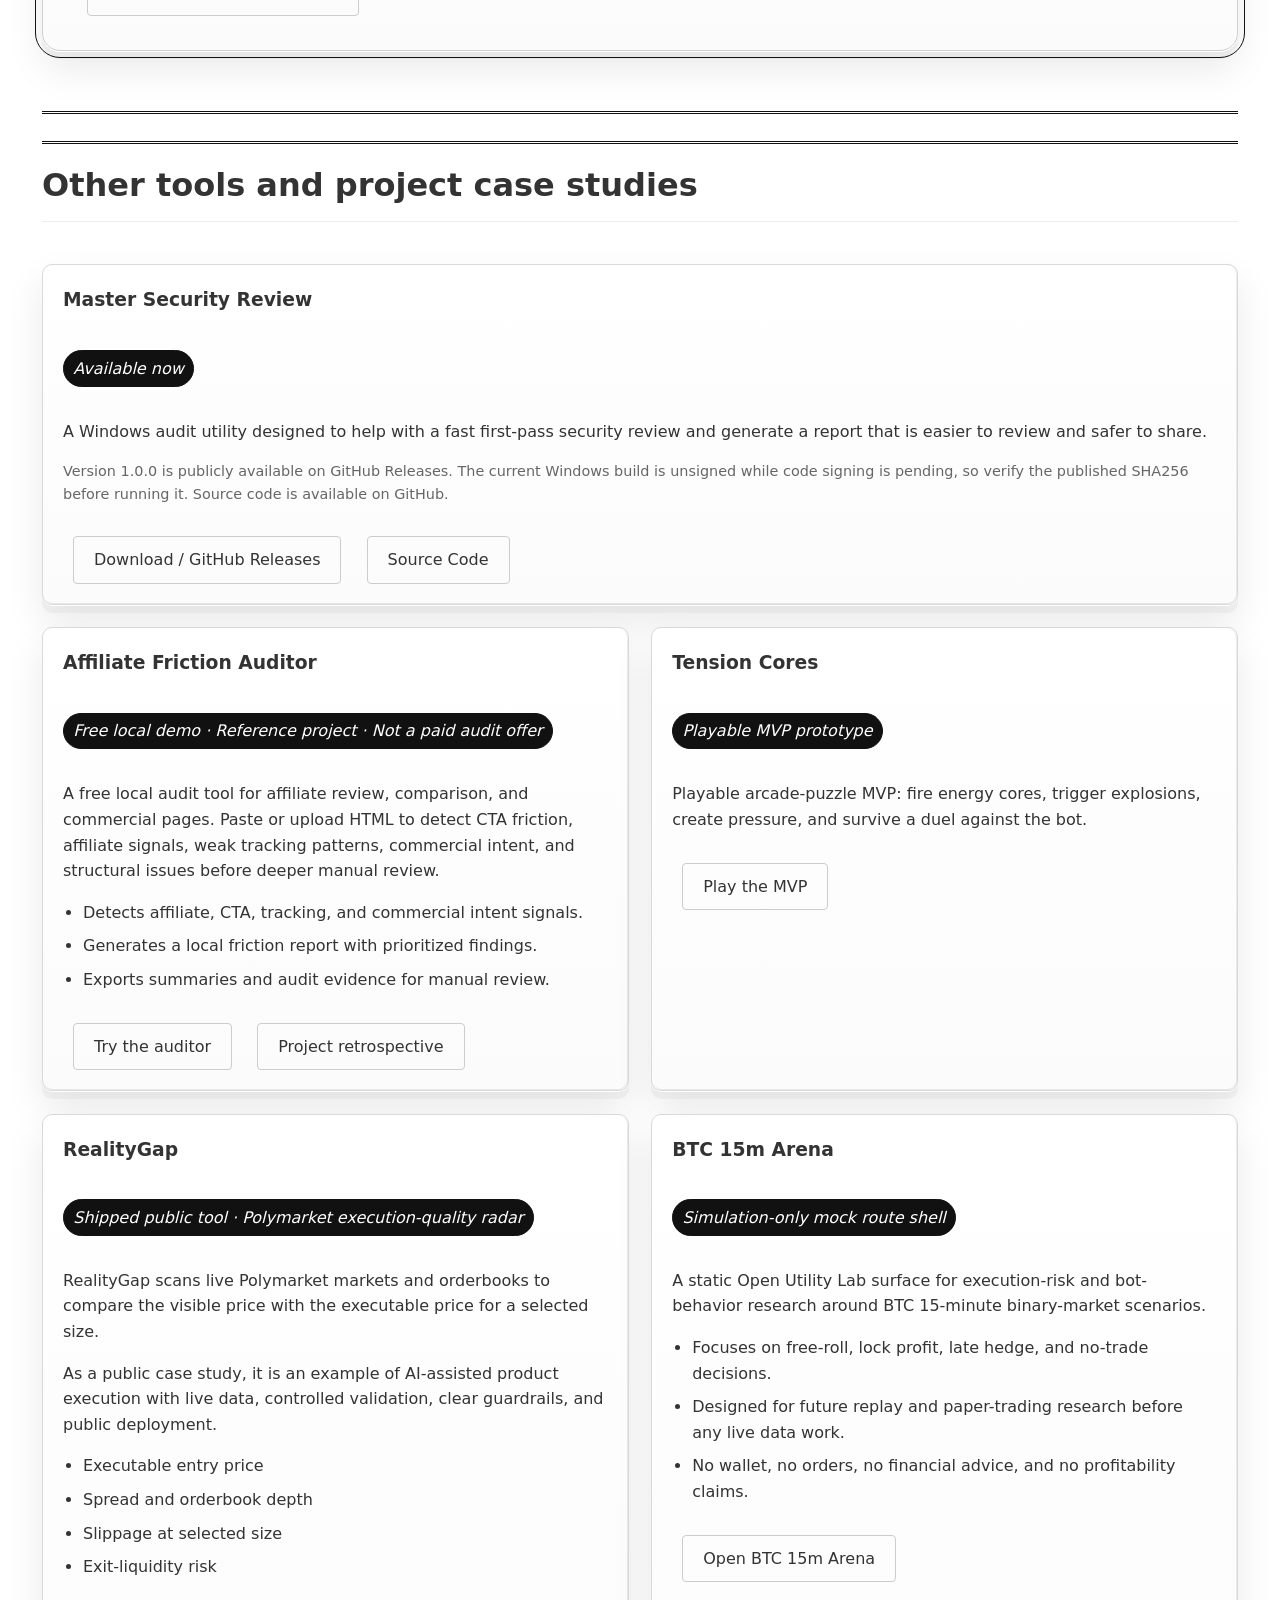
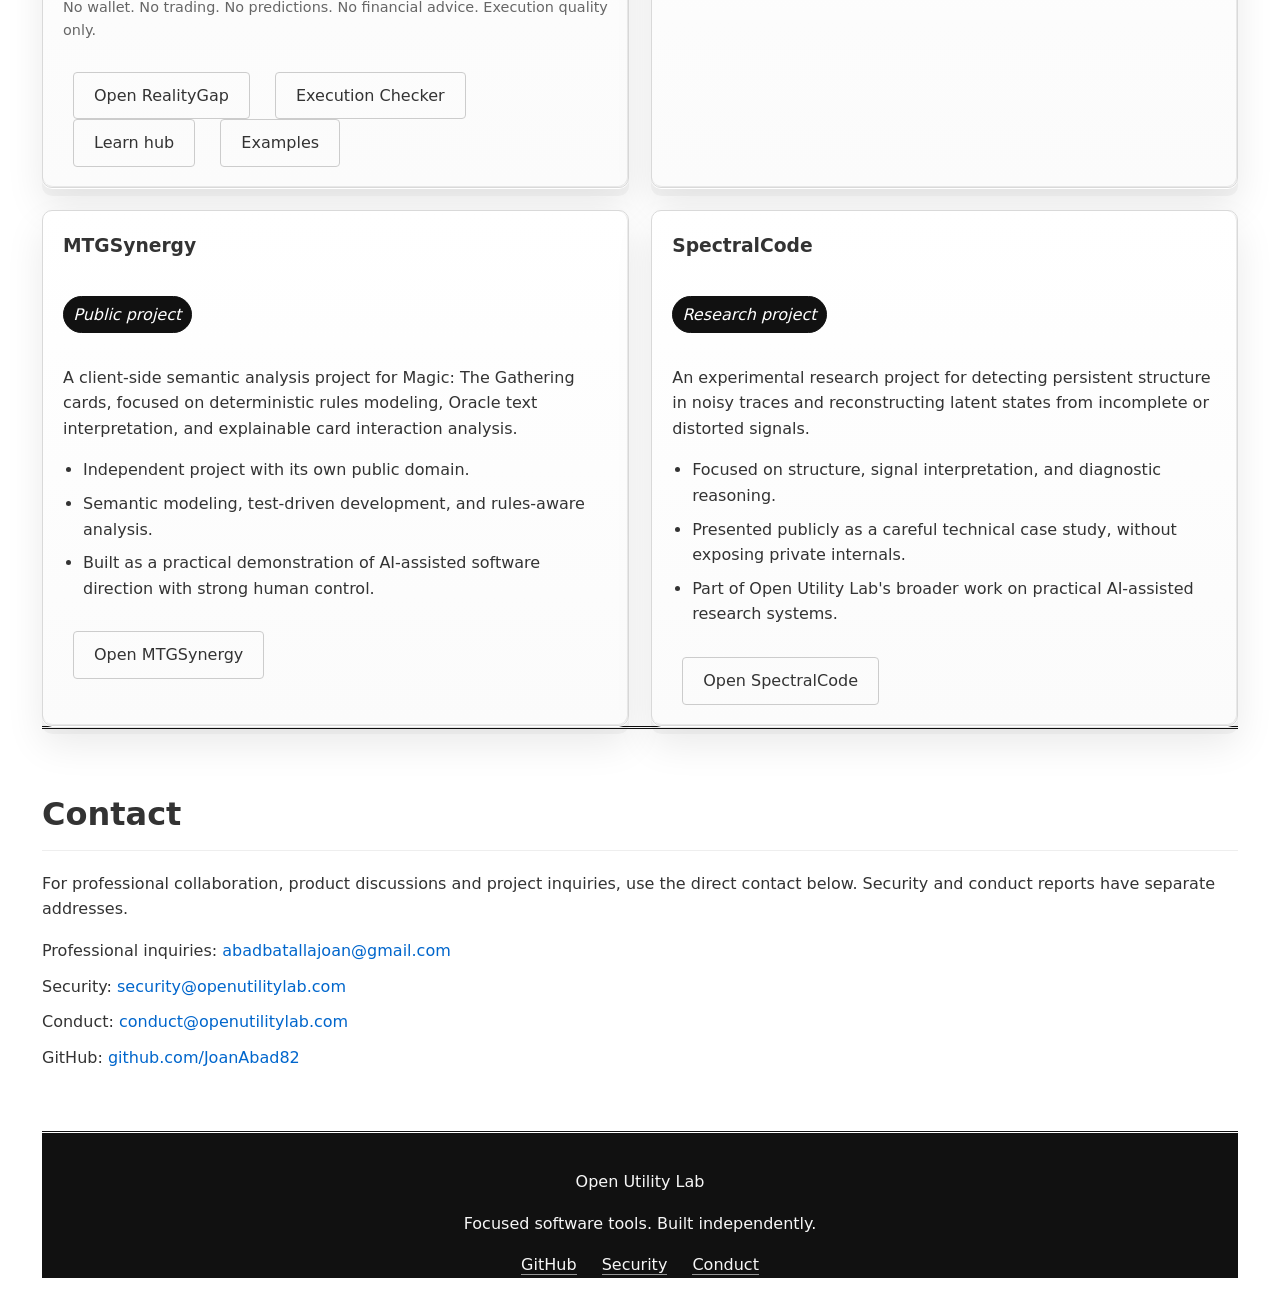
==== commit 18645d36: "chore: remove withdrawn project from public surfaces" ====
--- a/index.html
+++ b/index.html
@@ -49,30 +49,13 @@
             <div>
                 <p class="eyebrow">Selected public work</p>
                 <h2 id="featured-work-heading">Explore current projects</h2>
-                <p>Actual screenshots of published applications and a public repository. Each snapshot is dated; open the source to inspect the current version.</p>
+                <p>Actual screenshots of a published application and a public repository. Each snapshot is dated; open the source to inspect the current version.</p>
             </div>
             <a href="/ai-assisted-work/#recent-case-studies" class="button">See the work behind them</a>
         </div>
         <div class="current-work-grid">
-            <article class="current-work-card showcase-card showcase-card--lead">
+            <article class="current-work-card showcase-card">
                 <p class="current-work-index">01 / LEARNING</p>
-                <figure class="showcase-preview">
-                    <a class="showcase-preview-link" href="https://repasactiu.pages.dev/" target="_blank" rel="noopener noreferrer" aria-label="View the live Repàs Actiu page">
-                        <span class="showcase-browserbar" aria-hidden="true">
-                            <span class="showcase-browserdots"><i></i><i></i><i></i></span>
-                            <span class="showcase-browseraddress">repasactiu.pages.dev</span>
-                        </span>
-                        <img src="/assets/showcase/repas-actiu.jpg" width="1280" height="740" loading="lazy" decoding="async" alt="Real screenshot of Repàs Actiu showing the Catalan study dashboard, review tools and topic selection.">
-                    </a>
-                    <figcaption>Captured public application · 20 October 2026 · <a href="https://repasactiu.pages.dev/" target="_blank" rel="noopener noreferrer">Current version <span aria-hidden="true">↗</span></a></figcaption>
-                </figure>
-                <h3>Repàs Actiu</h3>
-                <p class="current-work-status">Public educational application</p>
-                <p>Study and revise administrative topics with practice questions and learning activities in Catalan and Spanish.</p>
-                <a href="https://repasactiu.pages.dev/" class="button" target="_blank" rel="noopener noreferrer">Open Repàs Actiu</a>
-            </article>
-            <article class="current-work-card showcase-card">
-                <p class="current-work-index">02 / LEARNING</p>
                 <figure class="showcase-preview">
                     <a class="showcase-preview-link" href="https://programacion-practica.pages.dev/" target="_blank" rel="noopener noreferrer" aria-label="View the live Programación Práctica page">
                         <span class="showcase-browserbar" aria-hidden="true">
@@ -89,7 +72,7 @@
                 <a href="https://programacion-practica.pages.dev/" class="button" target="_blank" rel="noopener noreferrer">Open Programación Práctica</a>
             </article>
             <article class="current-work-card showcase-card">
-                <p class="current-work-index">03 / RESEARCH TOOLS</p>
+                <p class="current-work-index">02 / RESEARCH TOOLS</p>
                 <figure class="showcase-preview">
                     <a class="showcase-preview-link" href="https://github.com/JoanAbad82/github-hidden-gems" target="_blank" rel="noopener noreferrer" aria-label="View the live GitHub Hidden Gems page">
                         <span class="showcase-browserbar" aria-hidden="true">
--- a/styles.css
+++ b/styles.css
@@ -2358,3 +2358,86 @@
 @media (prefers-reduced-motion: reduce) {
   #featured-work .showcase-preview-link img { transition: none; }
 }
+
+/* Professional visual normalization v1: shared editorial hierarchy and contrast.
+   Scoped to the portfolio: tool pages and project cards outside this page are unchanged. */
+body.wide-professional-layout .cv-page.professional-portfolio > .cv-section > .section-heading {
+    display: block;
+    width: 100%;
+    max-width: min(100%, 900px);
+    margin-bottom: 1.3rem;
+}
+body.wide-professional-layout .cv-page.professional-portfolio > .cv-section > .section-heading h2 {
+    width: auto;
+    max-width: 29ch;
+    margin: 0.25rem 0 0.75rem;
+    line-height: 1.2;
+    overflow-wrap: normal;
+}
+body.wide-professional-layout .cv-page.professional-portfolio > .cv-section > .section-heading > p:not(.eyebrow) {
+    max-width: 76ch;
+    margin: 0;
+    line-height: 1.65;
+}
+body.wide-professional-layout .cv-page.professional-portfolio > .cv-section > .section-heading > .eyebrow {
+    margin-bottom: 0.65rem;
+}
+body.wide-professional-layout .cv-page.professional-portfolio .cv-steps li {
+    min-width: 0;
+    line-height: 1.45;
+}
+:root[data-theme="dark"] body.wide-professional-layout .cv-page.professional-portfolio .cv-steps li {
+    background: var(--dark-panel-raised, #252d36);
+    color: var(--dark-ink, #eef2f6);
+    border-color: var(--dark-border, #596575);
+}
+:root[data-theme="dark"] body.wide-professional-layout .cv-page.professional-portfolio .cv-steps li::before {
+    color: var(--dark-muted, #c4cdd7);
+}
+:root[data-theme="light"] body.wide-professional-layout .cv-page.professional-portfolio #contact-conversion {
+    color: #262b32;
+}
+@media (max-width: 700px) {
+    body.wide-professional-layout .cv-page.professional-portfolio > .cv-section > .section-heading h2 {
+        max-width: 100%;
+        line-height: 1.18;
+    }
+}
+
+/* Scoped validation example: independently responsive, compact presentation. */
+#validation-service-example .section-heading {
+    display: block;
+    max-width: 76ch;
+    margin-bottom: 1.25rem;
+}
+#validation-service-example .section-heading .eyebrow {
+    margin-bottom: 0.75rem;
+}
+#validation-service-example .section-heading h2 {
+    max-width: 28ch;
+    margin: 0 0 0.75rem;
+    overflow-wrap: normal;
+}
+#validation-service-example .section-heading > p:last-child {
+    max-width: 70ch;
+    margin: 0;
+}
+#validation-service-example .cv-grid {
+    display: grid;
+    grid-template-columns: repeat(2, minmax(0, 1fr));
+    gap: 0.85rem;
+    align-items: start;
+}
+#validation-service-example .cv-card {
+    padding: 1rem 1.1rem;
+    min-width: 0;
+    height: auto;
+    min-height: 0;
+}
+#validation-service-example .cv-card h3 { margin: 0 0 0.6rem; }
+#validation-service-example .cv-card p { margin: 0 0 0.7rem; }
+#validation-service-example .cv-card .button { margin-top: 0.25rem; }
+@media (max-width: 700px) {
+    #validation-service-example .cv-grid { grid-template-columns: minmax(0, 1fr); }
+    #validation-service-example .cv-card { padding: 1rem; }
+}
